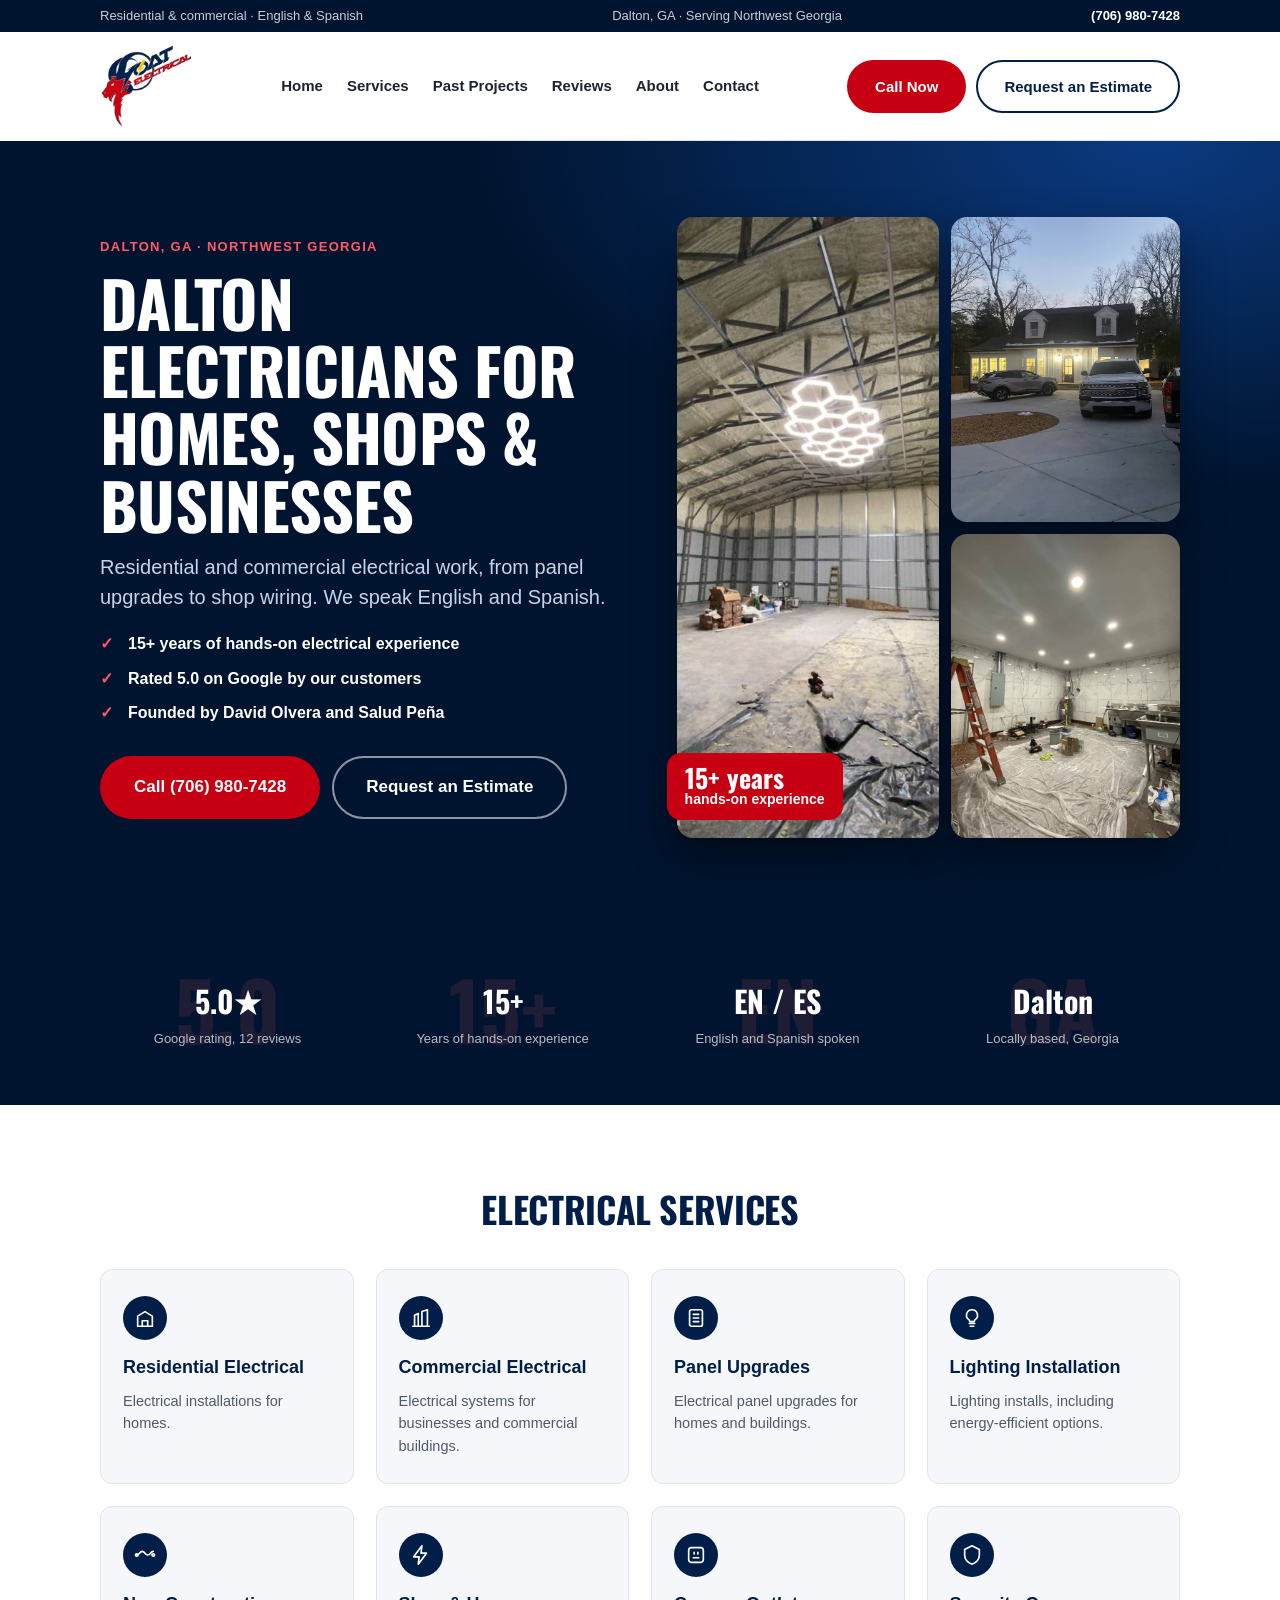
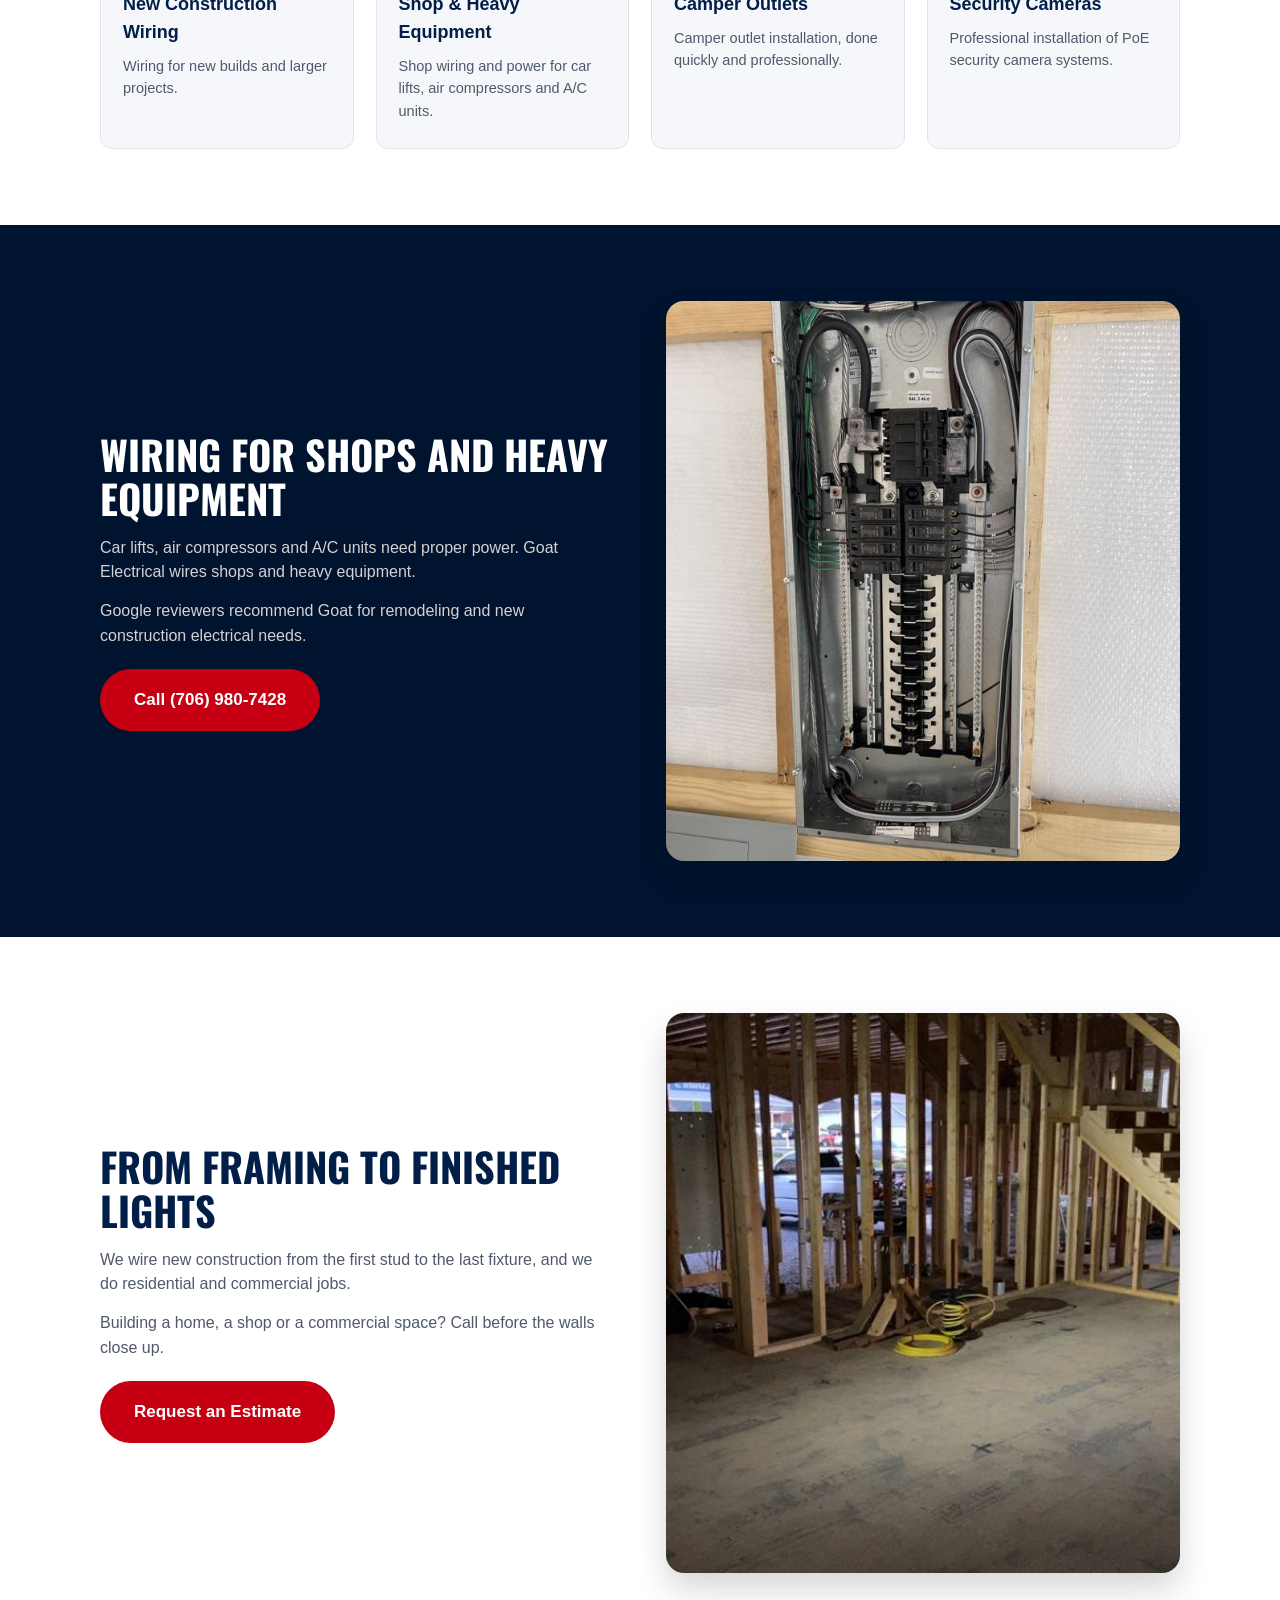
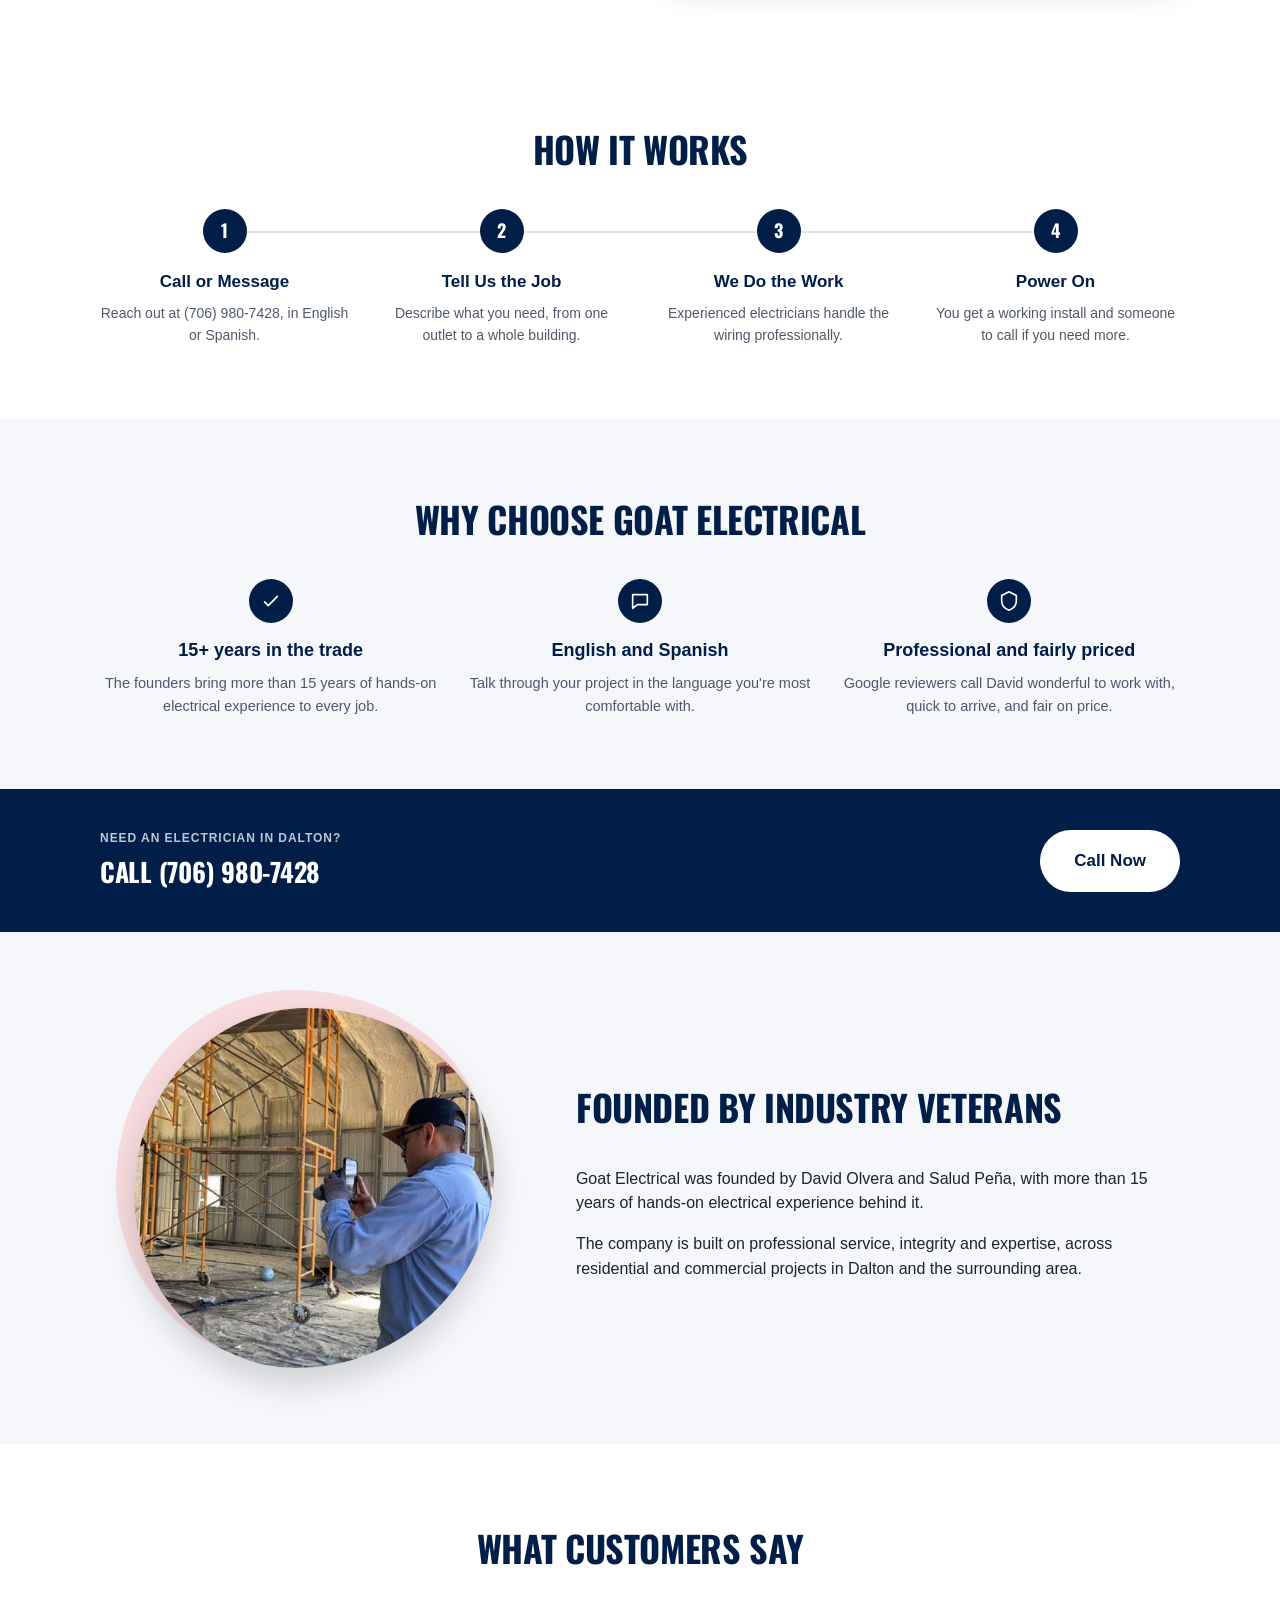
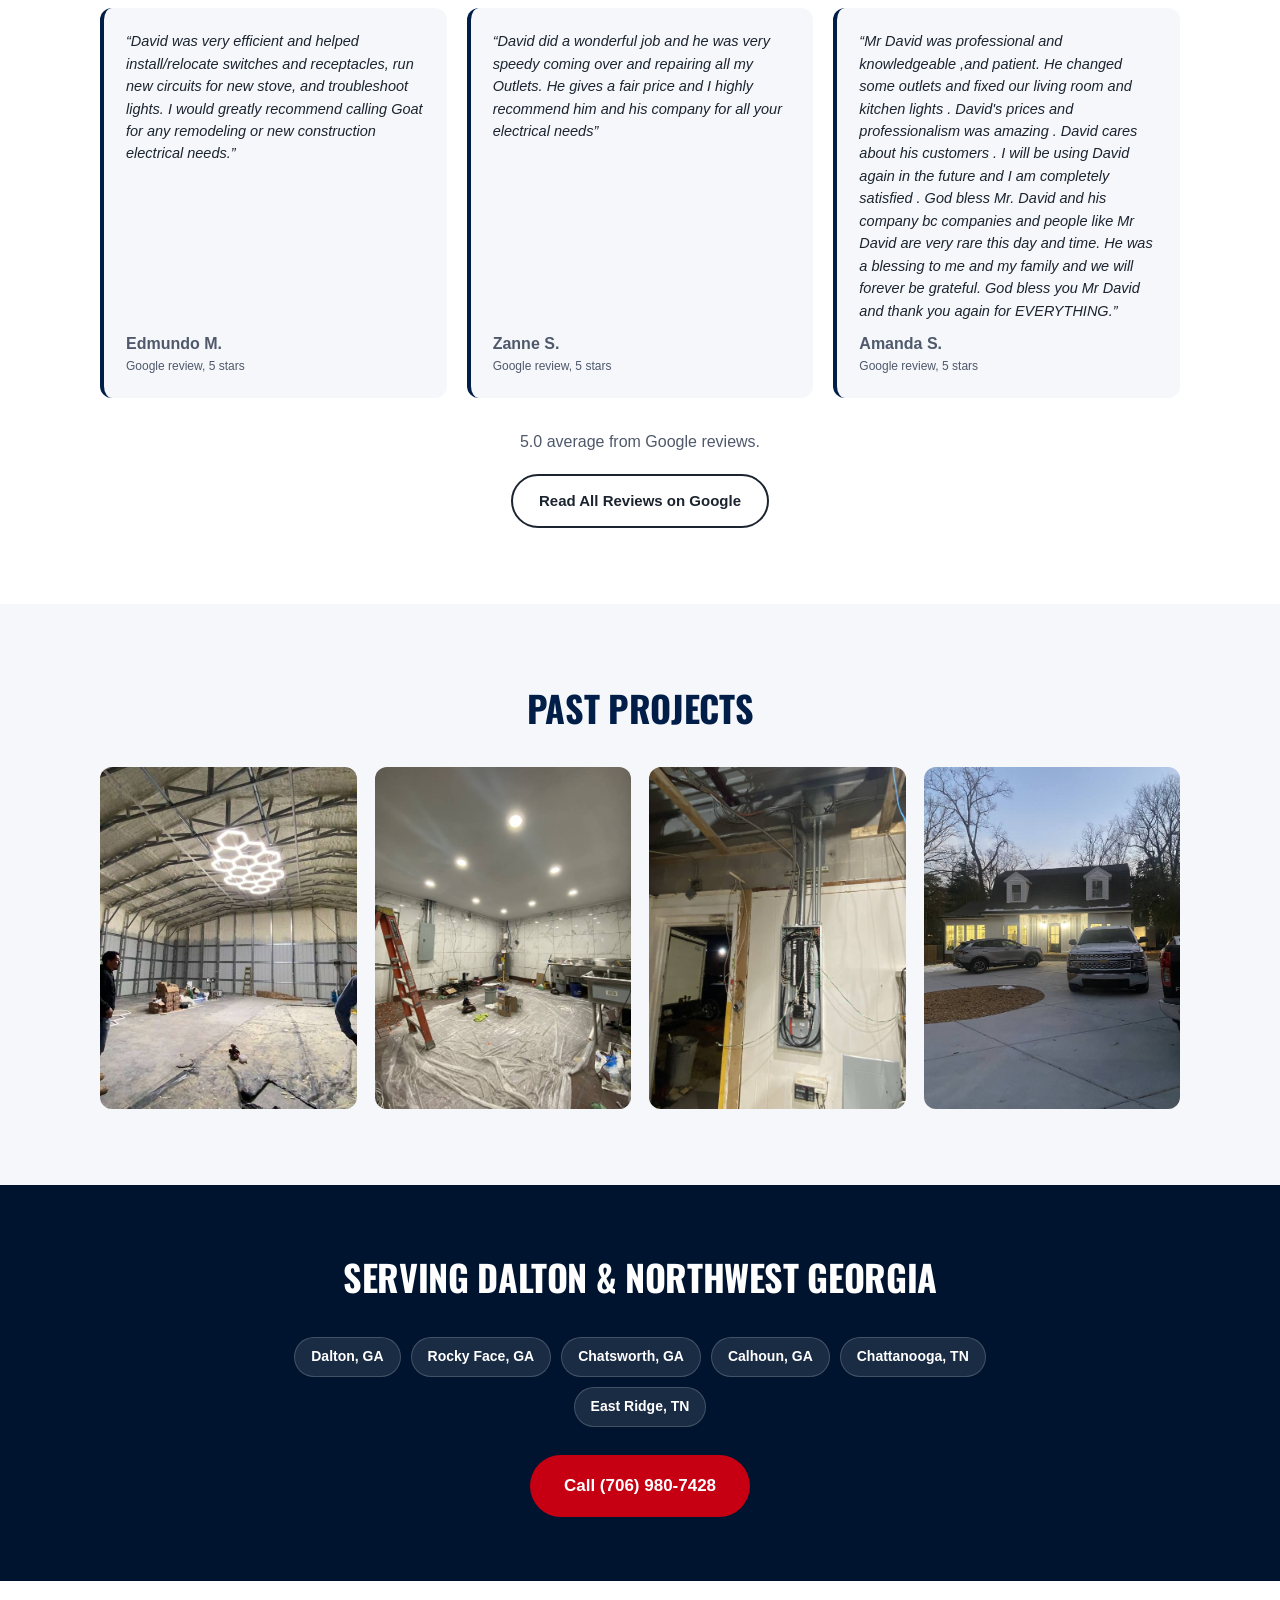
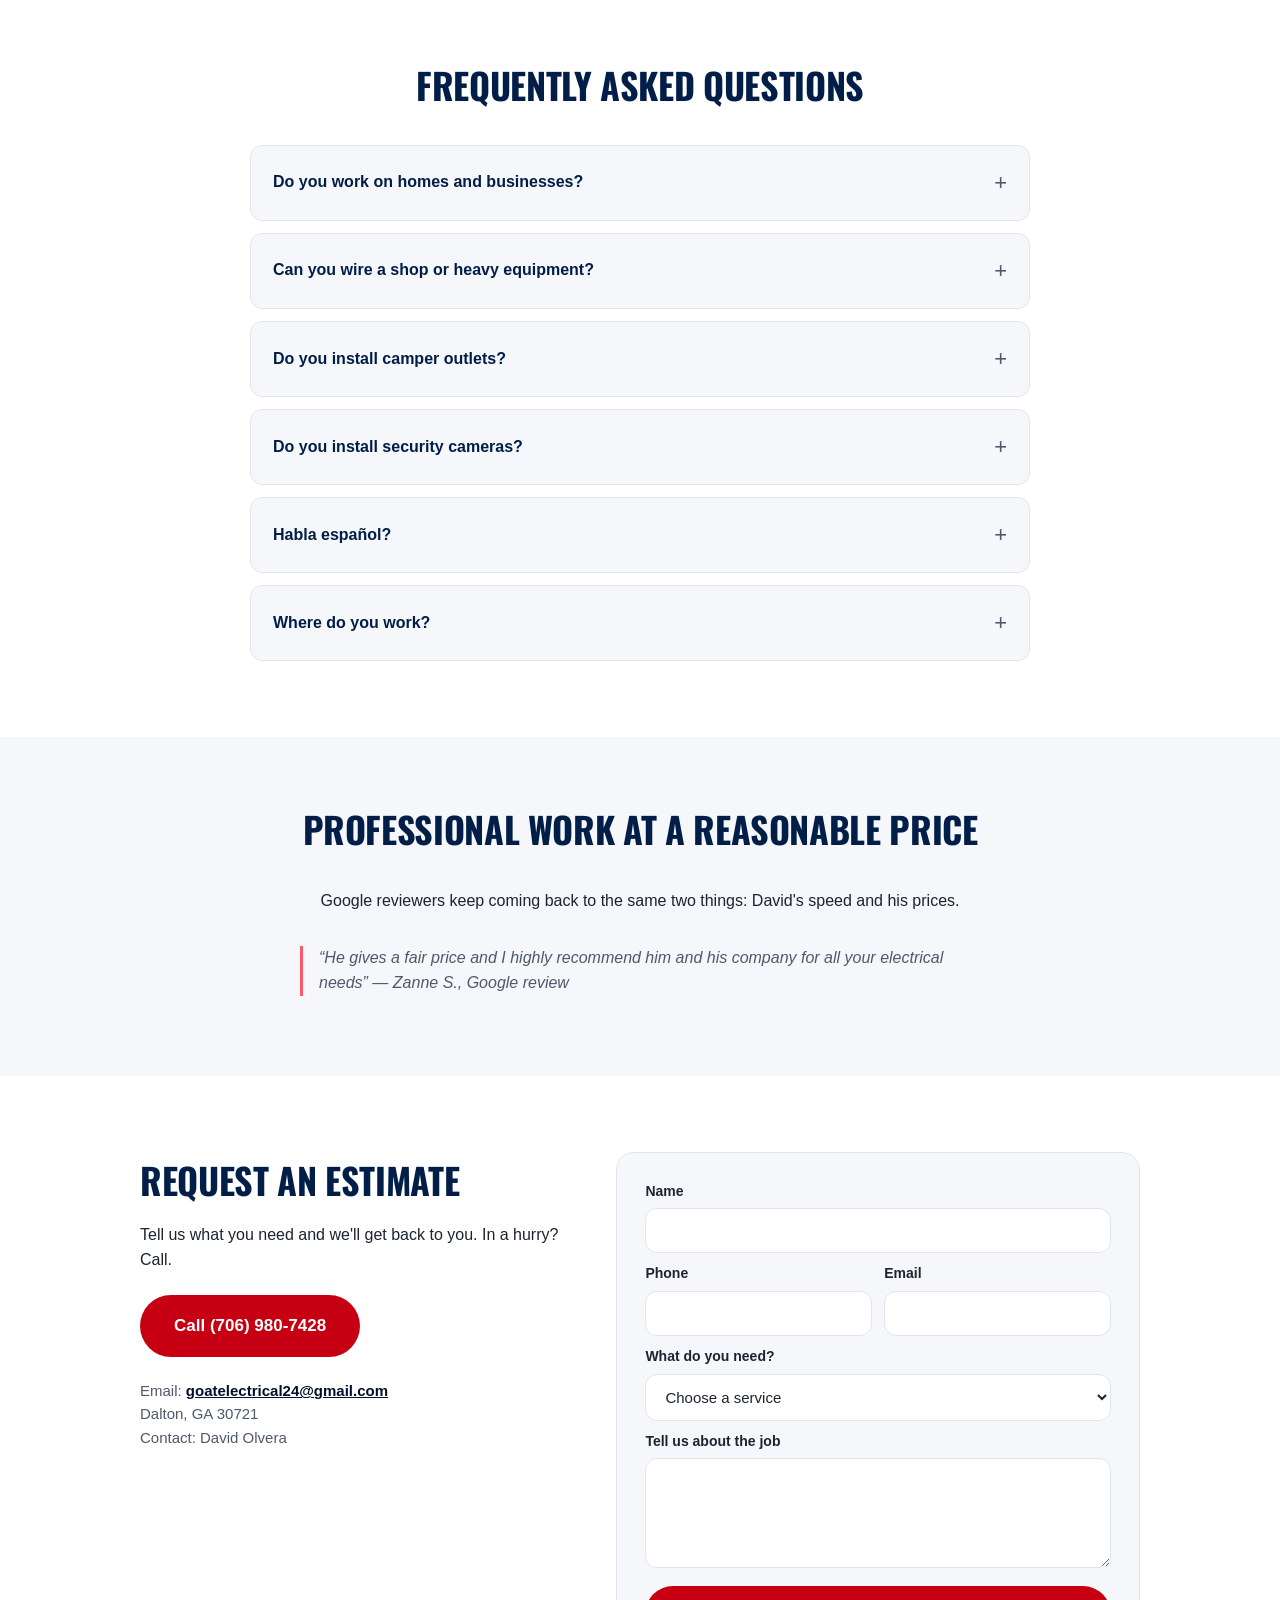
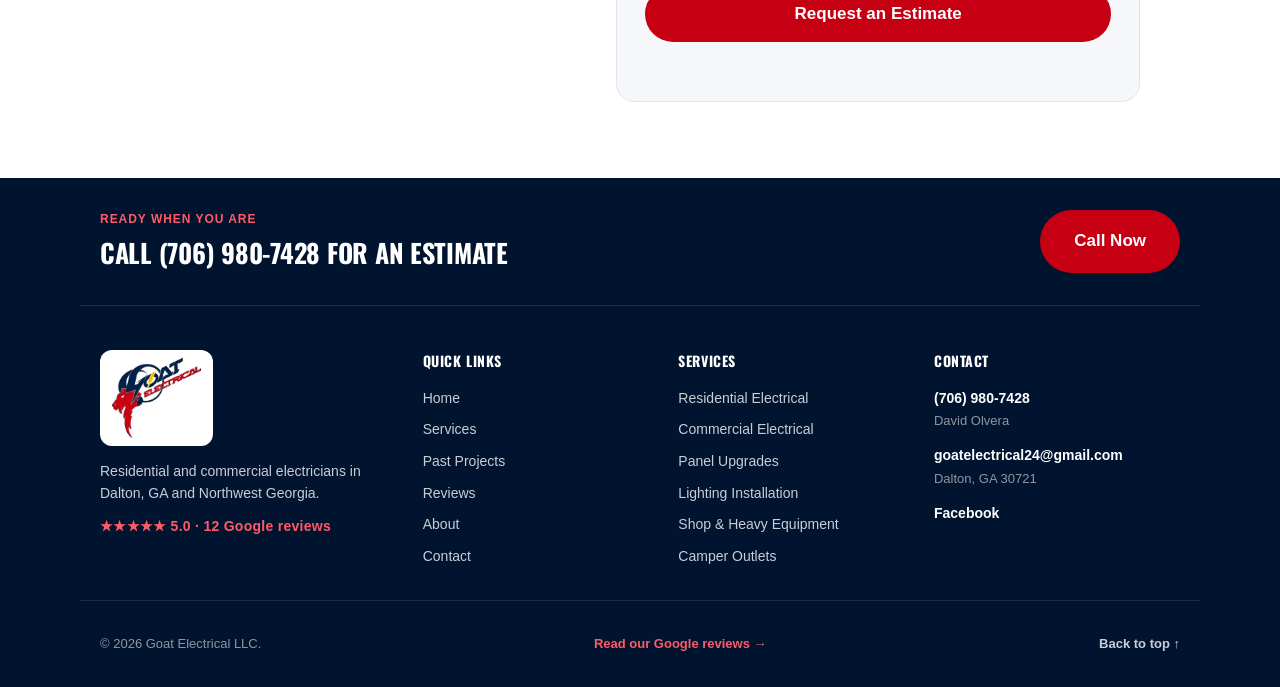
==== index.html @ 51638b61 "Free homepage rebuild for Goat Electrical (Dalton, GA) Co-Authored-By: Claude Sonnet 5 <noreply@anth" ====
<!DOCTYPE html>
<html lang="en">

<head>
  <meta charset="UTF-8">
  <meta name="viewport" content="width=device-width, initial-scale=1.0">
  <title>Electrician in Dalton, GA | Goat Electrical</title>
  <meta name="description"
    content="Residential and commercial electricians in Dalton, GA. Panel upgrades, shop wiring, lighting, camper outlets and more. English and Spanish. Call (706) 980-7428.">
  <meta name="robots" content="index, follow">
  <meta name="theme-color" content="#001e48">
  <meta property="og:type" content="website">
  <meta property="og:site_name" content="Goat Electrical">
  <meta property="og:title" content="Electrician in Dalton, GA | Goat Electrical">
  <meta property="og:description"
    content="Residential and commercial electrical work across Northwest Georgia, from panel upgrades to shop wiring. English and Spanish.">
  <meta property="og:locale" content="en_US">
  <meta name="twitter:card" content="summary_large_image">
  <meta name="twitter:title" content="Electrician in Dalton, GA | Goat Electrical">
  <meta name="twitter:description"
    content="Panel upgrades, shop wiring, lighting and camper outlets in Dalton, GA. Call (706) 980-7428.">
  <!-- TODO before launch: add <link rel="canonical">, og:url, and og:image / twitter:image once the live domain and a hosted preview image exist. -->
  <link rel="icon"
    href="data:image/svg+xml,%3Csvg xmlns='http://www.w3.org/2000/svg' viewBox='0 0 24 24'%3E%3Crect width='24' height='24' rx='5' fill='%23001e48'/%3E%3Cpath fill='%23c60012' d='M13.5 3 6 13.5h5L10 21l8-11h-5.2z'/%3E%3C/svg%3E">
  <link rel="preconnect" href="https://fonts.googleapis.com">
  <link rel="preconnect" href="https://fonts.gstatic.com" crossorigin>
  <link href="https://fonts.googleapis.com/css2?family=Oswald:wght@500;700&display=swap" rel="stylesheet">
  <style>
    /* ============ Design tokens ============
   Swap these per-business. Pull the primary/accent from the business's real
   logo/brand if they have one — sample the actual pixel colors (PIL/Pillow)
   rather than eyeballing a hex value, it's consistently more accurate.
   Otherwise this navy/amber pairing reads as "trades/trust" without looking
   like a template. Keep it to ONE dominant accent color doing all the
   CTA/heading work; a second brand color (if any) should stay a sparing
   accent (underlines, stat ghost numerals) rather than a second competing
   button color. Dark sections use a near-black ink rather than a second
   brand color — see "Modern visual design patterns" in references/patterns.md. */
    :root {
      --color-primary: #001e48;
      /* deep navy — the one accent */
      --color-primary-dark: #000f2b;
      --color-ink: #00142f;
      /* near-black — full-bleed section bands */
      --color-accent: #ff5a66;
      /* amber — sparing use only (underlines, ghost numerals) */
      --color-accent-dark: #c60012;
      --color-text: #1c2430;
      --color-text-muted: #4f596b;
      --color-bg: #ffffff;
      --color-bg-alt: #f5f7fa;
      --color-border: #e1e5eb;
      --font-body: -apple-system, BlinkMacSystemFont, "Segoe UI", Roboto, Helvetica, Arial, sans-serif;
      --font-heading: "Oswald", var(--font-body);
      --radius: 12px;
      --radius-pill: 999px;
      --shadow: 0 2px 10px rgba(0, 0, 0, .08);
      --shadow-lift: 0 16px 32px rgba(0, 0, 0, .16);
    }

    * {
      box-sizing: border-box;
    }

    html {
      scroll-behavior: smooth;
    }

    body {
      margin: 0;
      font-family: var(--font-body);
      color: var(--color-text);
      background: var(--color-bg);
      line-height: 1.55;
    }

    img {
      max-width: 100%;
      display: block;
    }

    a {
      color: inherit;
    }

    .wrap {
      max-width: 1120px;
      margin: 0 auto;
      padding: 0 20px;
    }

    .skip-link {
      position: absolute;
      left: -999px;
      top: 0;
      background: #fff;
      color: #000;
      padding: 10px 16px;
      z-index: 100;
    }

    .skip-link:focus {
      left: 10px;
      top: 10px;
    }

    /* Scroll-reveal: opacity + slight rise, disabled outright for reduced-motion.
   Motion is decoration only — never applied to phone numbers or CTAs. */
    .reveal {
      opacity: 0;
      transform: translateY(16px);
      transition: opacity .5s ease, transform .5s ease;
    }

    .reveal.is-visible {
      opacity: 1;
      transform: translateY(0);
    }

    @media (prefers-reduced-motion: reduce) {
      .reveal {
        opacity: 1;
        transform: none;
        transition: none;
      }
    }

    /* ============ Buttons ============ */
    .btn {
      display: inline-block;
      padding: 13px 26px;
      border-radius: var(--radius-pill);
      font-weight: 600;
      text-decoration: none;
      border: 2px solid transparent;
      cursor: pointer;
      font-size: 15px;
      transition: background .15s ease, color .15s ease, border-color .15s ease, transform .15s ease;
    }

    .btn-primary {
      background: var(--color-primary);
      color: #fff;
    }

    .btn-primary:hover {
      background: var(--color-primary-dark);
    }

    .btn-outline {
      background: transparent;
      border-color: currentColor;
    }

    .btn-outline:hover {
      background: rgba(0, 0, 0, .05);
    }

    .btn-lg {
      padding: 16px 32px;
      font-size: 17px;
    }

    /* ============ Header ============ */
    .topbar {
      background: var(--color-ink);
      color: #c9cdd6;
      font-size: 13px;
    }

    .topbar-inner {
      display: flex;
      flex-wrap: wrap;
      gap: 8px 20px;
      justify-content: space-between;
      align-items: center;
      padding: 6px 20px;
    }

    .topbar-phone {
      color: #fff;
      font-weight: 700;
      text-decoration: none;
    }

    /* The topbar is sticky-header chrome that eats a disproportionate chunk of a
   phone viewport on every scroll position. The phone number is already a
   persistent nav button and a persistent bottom bar on mobile, so the topbar
   (hours + address) is redundant below this width — drop it to give content
   the room back. */
    @media (max-width: 640px) {
      .topbar {
        display: none;
      }
    }

    .main-nav {
      display: flex;
      align-items: center;
      justify-content: space-between;
      gap: 16px;
      padding: 12px 20px;
      background: rgba(255, 255, 255, .9);
      backdrop-filter: saturate(180%) blur(8px);
      border-bottom: 1px solid var(--color-border);
      transition: padding .2s ease, box-shadow .2s ease;
    }

    .site-header.is-scrolled .main-nav {
      padding: 6px 20px;
      box-shadow: var(--shadow);
    }

    .logo {
      display: flex;
      align-items: center;
      gap: 10px;
      text-decoration: none;
    }

    .logo-badge {
      width: 60px;
      height: 60px;
      border-radius: 50%;
      overflow: hidden;
      position: relative;
      flex-shrink: 0;
      background: #fff;
      box-shadow: inset 0 0 0 1px var(--color-border);
      transition: width .2s ease, height .2s ease;
    }

    .site-header.is-scrolled .logo-badge {
      width: 46px;
      height: 46px;
    }

    .logo-badge img {
      width: 100%;
      height: 100%;
      object-fit: cover;
    }

    .logo-text {
      font-family: var(--font-heading);
      font-size: 22px;
      font-weight: 700;
      color: var(--color-primary);
      letter-spacing: -0.01em;
      text-transform: uppercase;
    }

    .nav-links {
      list-style: none;
      display: flex;
      gap: 24px;
      margin: 0;
      padding: 0;
    }

    .nav-links a {
      text-decoration: none;
      font-weight: 600;
      font-size: 15px;
      color: var(--color-text);
    }

    .nav-links a:hover {
      color: var(--color-primary);
    }

    .nav-ctas {
      display: flex;
      gap: 10px;
    }

    .nav-ctas .btn-outline {
      border-color: var(--color-primary);
      color: var(--color-primary);
    }

    .site-header {
      position: sticky;
      top: 0;
      z-index: 50;
    }

    /* Hamburger toggle — hidden on desktop, shown under the mobile breakpoint */
    .menu-toggle {
      display: none;
      flex-direction: column;
      justify-content: center;
      align-items: center;
      gap: 5px;
      width: 40px;
      height: 40px;
      padding: 8px;
      margin: 0;
      background: transparent;
      border: none;
      cursor: pointer;
      flex-shrink: 0;
    }

    .menu-toggle span {
      display: block;
      width: 100%;
      height: 2px;
      background: var(--color-primary);
      border-radius: 2px;
      transition: transform .2s ease, opacity .2s ease;
    }

    .menu-toggle[aria-expanded="true"] span:nth-child(1) {
      transform: translateY(7px) rotate(45deg);
    }

    .menu-toggle[aria-expanded="true"] span:nth-child(2) {
      opacity: 0;
    }

    .menu-toggle[aria-expanded="true"] span:nth-child(3) {
      transform: translateY(-7px) rotate(-45deg);
    }

    /* Mobile dropdown menu — holds the nav links AND the Call/Estimate buttons on
   mobile, since there's no room for them in the header bar itself. Anchored
   under the header as a floating panel so it overlays the page instead of
   pushing content down. */
    .mobile-menu {
      display: none;
      position: absolute;
      top: 100%;
      left: 0;
      right: 0;
      background: #fff;
      border-bottom: 1px solid var(--color-border);
      box-shadow: var(--shadow-lift);
      padding: 8px 20px 24px;
    }

    .mobile-menu.is-open {
      display: block;
    }

    .mobile-menu-links {
      list-style: none;
      margin: 0;
      padding: 0;
      display: grid;
    }

    .mobile-menu-links a {
      display: block;
      padding: 14px 2px;
      font-weight: 600;
      font-size: 16px;
      text-decoration: none;
      color: var(--color-text);
      border-bottom: 1px solid var(--color-border);
    }

    .mobile-menu-ctas {
      display: grid;
      gap: 10px;
      margin-top: 16px;
    }

    .mobile-menu-ctas .btn {
      text-align: center;
      width: 100%;
    }

    .mobile-menu-ctas .btn-outline {
      border-color: var(--color-primary);
      color: var(--color-primary);
    }

    @media (max-width: 860px) {
      .nav-links {
        display: none;
      }

      /* desktop inline nav — replaced by the mobile menu below */
      .nav-ctas {
        display: none;
      }

      /* header buttons — moved into the mobile menu, not the header bar */
      .menu-toggle {
        display: flex;
      }

      .main-nav {
        position: relative;
        flex-wrap: nowrap;
      }
    }

    @media (min-width: 861px) {
      .mobile-menu {
        display: none !important;
      }
    }

    /* ============ Hero (dark band, framed photo; source photos are low-res so no full-bleed) ============ */
    .hero {
      background: radial-gradient(1100px 520px at 85% 0%, #1d4a96 0%, var(--color-ink) 62%);
      padding: 76px 0 84px;
      overflow: hidden;
      position: relative;
    }

    .hero-inner {
      display: grid;
      grid-template-columns: 1.1fr 1fr;
      gap: 48px;
      align-items: center;
    }

    .hero-label {
      position: absolute;
      left: 14px;
      top: 50%;
      writing-mode: vertical-rl;
      transform: rotate(180deg) translateY(50%);
      font-size: 11px;
      letter-spacing: .3em;
      text-transform: uppercase;
      color: rgba(255, 255, 255, .45);
      font-weight: 700;
    }

    .eyebrow {
      text-transform: uppercase;
      letter-spacing: .1em;
      font-size: 13px;
      font-weight: 700;
      color: var(--color-accent);
      margin: 0 0 12px;
    }

    .hero h1 {
      font-family: var(--font-heading);
      font-size: clamp(36px, 5.6vw, 64px);
      line-height: 1.05;
      margin: 0 0 20px;
      color: #fff;
      text-transform: uppercase;
      letter-spacing: -0.01em;
    }

    .hero h1 .h1-sub {
      display: block;
      font-family: var(--font-body);
      font-size: clamp(16px, 1.7vw, 20px);
      text-transform: none;
      letter-spacing: 0;
      color: #c8d3e8;
      font-weight: 500;
      margin-top: 14px;
      line-height: 1.5;
      max-width: 34em;
    }

    .trust-bullets {
      list-style: none;
      margin: 0 0 30px;
      padding: 0;
      display: grid;
      gap: 10px;
      color: #fff;
    }

    .trust-bullets li {
      font-weight: 600;
      padding-left: 28px;
      position: relative;
    }

    .trust-bullets li::before {
      content: "\2713";
      position: absolute;
      left: 0;
      color: var(--color-accent);
      font-weight: 800;
    }

    .hero-ctas {
      display: flex;
      gap: 12px;
      flex-wrap: wrap;
    }

    .hero .btn-outline {
      color: #fff;
      border-color: rgba(255, 255, 255, .55);
    }

    .hero .btn-outline:hover {
      background: rgba(255, 255, 255, .1);
    }

    .btn-accent {
      background: var(--color-accent);
      color: #10203f;
    }

    .btn-accent:hover {
      background: #ffc44f;
    }

    .hero-media {
      position: relative;
    }

    .hero-media::before {
      content: "";
      position: absolute;
      inset: 18px -16px -16px 18px;
      border-radius: 22px;
      border: 2px solid var(--color-accent);
      opacity: .55;
    }

    .hero-media img.stock-photo {
      position: relative;
      width: 100%;
      aspect-ratio: 4 / 3;
      object-fit: cover;
      border-radius: 18px;
      box-shadow: 0 24px 50px rgba(0, 0, 0, .45);
    }

    .hero-badge {
      position: absolute;
      z-index: 2;
      left: -14px;
      bottom: 22px;
      background: var(--color-accent);
      color: #10203f;
      padding: 12px 18px;
      border-radius: 14px;
      font-weight: 800;
      font-size: 14px;
      line-height: 1.25;
      box-shadow: var(--shadow-lift);
    }

    .hero-badge span {
      display: block;
      font-family: var(--font-heading);
      font-size: 26px;
      line-height: 1;
    }

    @media (max-width: 860px) {
      .hero {
        padding: 52px 0 64px;
      }

      .hero-inner {
        grid-template-columns: 1fr;
      }

      .hero-label {
        display: none;
      }

      .hero-media {
        margin: 0 12px 0 0;
      }

      .hero-badge {
        left: 10px;
      }
    }

    .photo-placeholder {
      background: repeating-linear-gradient(45deg, #dde3ec, #dde3ec 12px, #eef1f6 12px, #eef1f6 24px);
      border: 2px dashed #b7c0cf;
      border-radius: var(--radius);
      min-height: 280px;
      display: flex;
      align-items: center;
      justify-content: center;
      color: #5b6472;
      font-weight: 700;
      text-align: center;
      padding: 20px;
    }

    /* ============ Trust stats bar (ghost-numeral treatment) ============
   data-ghost repeats the stat value as a huge, low-opacity watermark behind
   it — the single highest-payoff visual device found in the modern-design
   research. font-size uses clamp(), not a fixed px — a fixed size overflows
   into the neighboring column on narrow phones. */
    .stats-bar {
      background: var(--color-ink);
      color: #fff;
      padding: 44px 0;
    }

    .stats-grid {
      display: grid;
      grid-template-columns: repeat(4, 1fr);
      gap: 20px;
      text-align: center;
    }

    .stat {
      position: relative;
      padding: 12px 8px;
      overflow: hidden;
    }

    .stat::before {
      content: attr(data-ghost);
      position: absolute;
      top: 50%;
      left: 50%;
      transform: translate(-50%, -55%);
      font-family: var(--font-heading);
      font-size: clamp(36px, 12vw, 80px);
      font-weight: 700;
      color: var(--color-accent);
      opacity: .12;
      white-space: nowrap;
      z-index: 0;
      pointer-events: none;
    }

    .stat-value {
      position: relative;
      z-index: 1;
      display: block;
      font-family: var(--font-heading);
      font-size: 30px;
      font-weight: 700;
    }

    .stat-label {
      position: relative;
      z-index: 1;
      display: block;
      font-size: 13px;
      color: #b7bcc6;
      margin-top: 4px;
    }

    @media (max-width: 700px) {
      .stats-grid {
        grid-template-columns: repeat(2, 1fr);
      }
    }

    /* ============ Services ============ */
    .services {
      padding: 76px 0;
    }

    .services h2,
    .about h2,
    .testimonials h2,
    .service-area h2,
    .guarantee h2,
    .contact h2,
    .process h2,
    .why-us h2,
    .gallery h2,
    .faq h2 {
      font-family: var(--font-heading);
      text-transform: uppercase;
      letter-spacing: -0.01em;
      font-size: clamp(26px, 3.4vw, 36px);
      color: var(--color-primary);
      margin: 0 0 32px;
      text-align: center;
    }

    .service-area h2 {
      color: #fff;
    }

    .services-grid {
      display: grid;
      grid-template-columns: repeat(3, 1fr);
      gap: 22px;
    }

    .service-card {
      background: var(--color-bg-alt);
      border-radius: var(--radius);
      padding: 26px 22px;
      border: 1px solid var(--color-border);
      transition: transform .2s ease, box-shadow .2s ease, border-color .2s ease;
    }

    .service-card:hover {
      transform: translateY(-6px);
      box-shadow: var(--shadow-lift);
      border-color: transparent;
    }

    .service-icon {
      width: 44px;
      height: 44px;
      border-radius: 50%;
      background: var(--color-primary);
      display: flex;
      align-items: center;
      justify-content: center;
      margin-bottom: 14px;
    }

    .service-icon svg {
      width: 22px;
      height: 22px;
      stroke: #fff;
      fill: none;
    }

    .service-card h3 {
      margin: 0 0 8px;
      color: var(--color-primary);
      font-size: 18px;
    }

    .service-card p {
      margin: 0;
      color: var(--color-text-muted);
      font-size: 14.5px;
    }

    @media (max-width: 860px) {
      .services-grid {
        grid-template-columns: repeat(2, 1fr);
      }
    }

    @media (max-width: 560px) {
      .services-grid {
        grid-template-columns: 1fr;
      }
    }

    /* ============ How It Works (process steps) ============ */
    .process {
      padding: 72px 0;
      background: var(--color-bg);
    }

    .process-grid {
      display: grid;
      grid-template-columns: repeat(4, 1fr);
      gap: 28px;
      position: relative;
    }

    .process-grid::before {
      content: "";
      position: absolute;
      top: 22px;
      left: 12.5%;
      right: 12.5%;
      height: 2px;
      background: var(--color-border);
      z-index: 0;
    }

    .process-step {
      position: relative;
      z-index: 1;
      text-align: center;
    }

    .process-num {
      display: flex;
      align-items: center;
      justify-content: center;
      margin: 0 auto 16px;
      width: 44px;
      height: 44px;
      border-radius: 50%;
      background: var(--color-primary);
      color: #fff;
      font-family: var(--font-heading);
      font-weight: 700;
      font-size: 18px;
    }

    .process-step h3 {
      margin: 0 0 8px;
      color: var(--color-primary);
      font-size: 17px;
    }

    .process-step p {
      margin: 0;
      color: var(--color-text-muted);
      font-size: 14px;
    }

    @media (max-width: 860px) {
      .process-grid {
        grid-template-columns: 1fr 1fr;
        gap: 32px 20px;
      }

      .process-grid::before {
        display: none;
      }
    }

    @media (max-width: 480px) {
      .process-grid {
        grid-template-columns: 1fr;
      }
    }

    /* ============ Why Choose Us ============ */
    .why-us {
      padding: 72px 0;
      background: var(--color-bg-alt);
    }

    .why-us-grid {
      display: grid;
      grid-template-columns: repeat(3, 1fr);
      gap: 28px;
    }

    .why-us-item {
      text-align: center;
    }

    .why-us-item .service-icon {
      margin: 0 auto 14px;
    }

    .why-us-item h3 {
      margin: 0 0 8px;
      color: var(--color-primary);
      font-size: 18px;
    }

    .why-us-item p {
      margin: 0;
      color: var(--color-text-muted);
      font-size: 14.5px;
    }

    @media (max-width: 700px) {
      .why-us-grid {
        grid-template-columns: 1fr;
        gap: 32px;
      }
    }

    /* ============ Mid-page CTA banner ============ */
    .cta-banner {
      background: var(--color-primary);
      padding: 40px 0;
    }

    .cta-banner-inner {
      display: flex;
      align-items: center;
      justify-content: space-between;
      gap: 20px;
      flex-wrap: wrap;
    }

    .cta-banner-eyebrow {
      margin: 0 0 4px;
      text-transform: uppercase;
      letter-spacing: .08em;
      font-size: 12px;
      font-weight: 700;
      color: rgba(255, 255, 255, .75);
    }

    .cta-banner h3 {
      margin: 0;
      font-family: var(--font-heading);
      text-transform: uppercase;
      font-size: clamp(19px, 2.4vw, 26px);
      color: #fff;
      letter-spacing: -0.01em;
    }

    .cta-banner .btn-primary {
      background: #fff;
      color: var(--color-primary);
    }

    .cta-banner .btn-primary:hover {
      background: var(--color-bg-alt);
    }

    @media (max-width: 560px) {
      .cta-banner-inner {
        flex-direction: column;
        text-align: center;
      }
    }

    /* ============ About (blob-crop photo) ============
   A shaped (circle/blob) crop is the best fix for a stock or otherwise
   imperfect photo looking like an obvious placeholder rather than a
   deliberate design choice. */
    .about {
      background: var(--color-bg-alt);
      padding: 76px 0;
    }

    .about-inner {
      display: grid;
      grid-template-columns: .85fr 1.2fr;
      gap: 48px;
      align-items: center;
    }

    .about-copy h2 {
      text-align: left;
    }

    .about-media {
      position: relative;
      aspect-ratio: 1 / 1;
      max-width: 360px;
      margin: 0 auto;
    }

    .about-media::before {
      content: "";
      position: absolute;
      inset: -18px 6px 6px -18px;
      background: var(--color-accent);
      opacity: .18;
      border-radius: 48% 52% 55% 45% / 52% 45% 55% 48%;
      z-index: 0;
    }

    .about-media img.stock-photo {
      position: relative;
      z-index: 1;
      width: 100%;
      height: 100%;
      object-fit: cover;
      border-radius: 48% 52% 55% 45% / 52% 45% 55% 48%;
      box-shadow: var(--shadow-lift);
    }

    @media (max-width: 860px) {
      .about-inner {
        grid-template-columns: 1fr;
      }
    }

    /* ============ Testimonials ============ */
    .testimonials {
      padding: 76px 0;
      text-align: center;
      background: var(--color-bg);
    }

    .testimonial-grid {
      display: grid;
      grid-template-columns: repeat(3, 1fr);
      gap: 20px;
      margin-bottom: 32px;
      text-align: left;
    }

    .testimonial {
      margin: 0;
      background: var(--color-bg-alt);
      border-left: 4px solid var(--color-primary);
      padding: 22px;
      border-radius: var(--radius);
      display: flex;
      flex-direction: column;
      transition: transform .2s ease, box-shadow .2s ease;
    }

    .testimonial:hover {
      transform: translateY(-6px);
      box-shadow: var(--shadow-lift);
    }

    .testimonial p {
      margin: 0 0 10px;
      font-style: italic;
      font-size: 14.5px;
    }

    .testimonial cite {
      font-weight: 700;
      font-style: normal;
      color: var(--color-text-muted);
      margin-top: auto;
    }

    @media (max-width: 900px) {
      .testimonial-grid {
        grid-template-columns: 1fr 1fr;
      }
    }

    @media (max-width: 620px) {
      .testimonial-grid {
        grid-template-columns: 1fr;
      }
    }

    /* ============ Recent Work gallery ============ */
    .gallery {
      padding: 76px 0;
      background: var(--color-bg-alt);
    }

    .gallery-grid {
      display: grid;
      grid-template-columns: repeat(4, 1fr);
      gap: 18px;
    }

    .gallery-item {
      min-height: 0;
      aspect-ratio: 1 / 1;
      padding: 12px;
      font-size: 13px;
    }

    .gallery-item.photo-placeholder {
      border-radius: var(--radius);
    }

    img.stock-photo.gallery-photo {
      width: 100%;
      aspect-ratio: 1 / 1;
      object-fit: cover;
      border-radius: var(--radius);
      transition: transform .3s ease, box-shadow .3s ease;
    }

    img.stock-photo.gallery-photo:hover {
      transform: translateY(-4px);
      box-shadow: var(--shadow-lift);
    }

    @media (max-width: 860px) {
      .gallery-grid {
        grid-template-columns: repeat(2, 1fr);
      }
    }

    /* ============ Service area (dark ink band) ============ */
    .service-area {
      background: var(--color-ink);
      color: #fff;
      padding: 64px 0;
      text-align: center;
    }

    .service-area-list {
      color: #c9cdd6;
      max-width: 760px;
      margin: 0 auto 28px;
    }

    .map-embed {
      border-radius: var(--radius);
      overflow: hidden;
      box-shadow: var(--shadow-lift);
    }

    .map-embed iframe {
      width: 100%;
      height: 320px;
      border: 0;
      display: block;
      filter: grayscale(.15);
    }

    /* ============ FAQ (native details/summary accordion, zero JS) ============ */
    .faq {
      padding: 76px 0;
      background: var(--color-bg);
    }

    .faq-list {
      max-width: 780px;
      margin: 0 auto;
      display: grid;
      gap: 12px;
    }

    .faq-item {
      background: var(--color-bg-alt);
      border: 1px solid var(--color-border);
      border-radius: var(--radius);
      padding: 4px 22px;
    }

    .faq-item summary {
      padding: 16px 0;
      font-weight: 700;
      color: var(--color-primary);
      cursor: pointer;
      list-style: none;
      display: flex;
      align-items: center;
      justify-content: space-between;
      gap: 16px;
    }

    .faq-item summary::-webkit-details-marker {
      display: none;
    }

    .faq-item summary::after {
      content: "+";
      font-size: 22px;
      font-weight: 400;
      color: var(--color-text-muted);
      flex-shrink: 0;
      transition: transform .2s ease;
    }

    .faq-item[open] summary::after {
      transform: rotate(45deg);
    }

    .faq-item p {
      margin: 0 0 18px;
      color: var(--color-text-muted);
      font-size: 14.5px;
    }

    /* ============ Guarantee ============ */
    .guarantee {
      padding: 64px 0;
      text-align: center;
      background: var(--color-bg-alt);
    }

    .guarantee-inner {
      max-width: 720px;
      margin: 0 auto;
    }

    .guarantee blockquote {
      margin: 16px 0;
      font-style: italic;
      color: var(--color-text-muted);
      border-left: 3px solid var(--color-accent);
      padding-left: 16px;
      text-align: left;
      display: inline-block;
    }

    /* ============ Contact ============ */
    .contact {
      background: var(--color-bg);
      padding: 76px 0;
      text-align: center;
    }

    .contact-inner {
      max-width: 520px;
      margin: 0 auto;
    }

    .contact-form {
      display: grid;
      gap: 12px;
      margin-top: 20px;
      text-align: left;
    }

    .contact-form input,
    .contact-form textarea {
      padding: 13px 15px;
      border: 1px solid var(--color-border);
      border-radius: var(--radius);
      font-family: inherit;
      font-size: 15px;
    }

    .contact-form textarea {
      min-height: 100px;
      resize: vertical;
    }

    /* ============ Footer ============
   Not a bare 3-line block: a CTA band, a 4-column grid, a bottom bar. */
    .site-footer {
      background: var(--color-ink);
      color: #c9cdd6;
      font-size: 14px;
    }

    .footer-cta {
      display: flex;
      align-items: center;
      justify-content: space-between;
      gap: 20px;
      flex-wrap: wrap;
      padding-top: 32px;
      padding-bottom: 32px;
      border-bottom: 1px solid rgba(255, 255, 255, .1);
    }

    .footer-cta-eyebrow {
      margin: 0 0 4px;
      text-transform: uppercase;
      letter-spacing: .08em;
      font-size: 12px;
      font-weight: 700;
      color: var(--color-accent);
    }

    .footer-cta h3 {
      margin: 0;
      font-family: var(--font-heading);
      text-transform: uppercase;
      font-size: clamp(19px, 2.4vw, 26px);
      color: #fff;
      letter-spacing: -0.01em;
    }

    .footer-grid {
      display: grid;
      grid-template-columns: 1.3fr 1fr 1fr 1.1fr;
      gap: 32px;
      padding-top: 44px;
      padding-bottom: 32px;
    }

    .footer-col h4 {
      margin: 0 0 16px;
      color: #fff;
      font-family: var(--font-heading);
      text-transform: uppercase;
      font-size: 14px;
      letter-spacing: .04em;
    }

    .footer-brand .footer-logo {
      display: flex;
      align-items: center;
      gap: 10px;
      margin-bottom: 14px;
    }

    .footer-brand .footer-logo .logo-badge {
      width: 52px;
      height: 52px;
    }

    .footer-brand .footer-logo span.logo-text {
      font-size: 18px;
      color: #fff;
    }

    .footer-brand p {
      margin: 0 0 10px;
      line-height: 1.6;
    }

    .footer-rating {
      color: var(--color-accent);
      font-weight: 700;
      letter-spacing: .02em;
    }

    .footer-col ul {
      list-style: none;
      margin: 0;
      padding: 0;
      display: grid;
      gap: 10px;
    }

    .footer-col ul a {
      color: #c9cdd6;
      text-decoration: none;
    }

    .footer-col ul a:hover {
      color: #fff;
    }

    .footer-col .contact-line {
      margin: 0 0 14px;
    }

    .footer-col .contact-line a {
      color: #fff;
      text-decoration: none;
      font-weight: 700;
    }

    .footer-col .contact-line .muted {
      display: block;
      color: #8f95a1;
      font-size: 13px;
      margin-top: 2px;
    }

    .footer-bottom {
      display: flex;
      align-items: center;
      justify-content: space-between;
      gap: 16px;
      flex-wrap: wrap;
      padding-top: 20px;
      padding-bottom: 20px;
      border-top: 1px solid rgba(255, 255, 255, .1);
      font-size: 13px;
      color: #8f95a1;
    }

    .back-to-top {
      color: #c9cdd6;
      text-decoration: none;
      font-weight: 600;
      font-size: 13px;
      background: none;
      border: none;
      cursor: pointer;
      padding: 0;
    }

    .back-to-top:hover {
      color: #fff;
    }

    @media (max-width: 860px) {
      .footer-grid {
        grid-template-columns: 1fr 1fr;
      }

      .footer-brand {
        grid-column: 1 / -1;
      }
    }

    @media (max-width: 560px) {
      .footer-grid {
        grid-template-columns: 1fr;
        text-align: center;
      }

      .footer-brand .footer-logo {
        justify-content: center;
      }

      .footer-cta {
        flex-direction: column;
        text-align: center;
      }

      .footer-bottom {
        flex-direction: column;
        text-align: center;
      }
    }

    /* ============ Sticky mobile CTA ============ */
    .sticky-cta {
      display: none;
      position: fixed;
      bottom: 0;
      left: 0;
      right: 0;
      z-index: 60;
      background: var(--color-primary);
      color: #fff;
      text-align: center;
      padding: 14px;
      font-weight: 800;
      text-decoration: none;
      font-size: 16px;
    }

    @media (max-width: 860px) {
      .sticky-cta {
        display: block;
      }

      body {
        padding-bottom: 54px;
      }
    }

    /* ============ Additions for Blue Star ============ */
    .logo-star {
      width: 46px;
      height: 46px;
      border-radius: 50%;
      background: var(--color-primary);
      display: flex;
      align-items: center;
      justify-content: center;
      flex-shrink: 0;
    }

    .logo-star svg {
      width: 26px;
      height: 26px;
      fill: var(--color-accent);
    }

    .logo-text {
      line-height: 1.05;
    }

    .logo-text small {
      display: block;
      font-family: var(--font-body);
      font-size: 10px;
      letter-spacing: .18em;
      font-weight: 700;
      color: var(--color-text-muted);
    }

    .site-footer .logo-text small {
      color: #8f95a1;
    }

    .services-more {
      text-align: center;
      color: var(--color-text-muted);
      margin: 28px auto 0;
      max-width: 760px;
    }

    .emergency {
      margin: 22px auto 0;
      max-width: 760px;
      background: #fff7e3;
      border: 1px solid #f0d58f;
      border-radius: var(--radius);
      padding: 14px 18px;
      text-align: center;
      font-weight: 600;
    }

    .emergency a {
      color: var(--color-primary);
      font-weight: 800;
    }

    .technique {
      background: var(--color-ink);
      color: #fff;
      padding: 76px 0;
    }

    .technique-inner {
      display: grid;
      grid-template-columns: 1fr 1.2fr;
      gap: 48px;
      align-items: start;
    }

    .technique h2 {
      font-family: var(--font-heading);
      text-transform: uppercase;
      font-size: clamp(28px, 3.8vw, 42px);
      line-height: 1.1;
      margin: 0 0 16px;
      color: #fff;
    }

    .technique h2 em {
      font-style: normal;
      color: var(--color-accent);
    }

    .technique p {
      color: #c8d3e8;
      margin: 0;
    }

    .technique-list {
      list-style: none;
      margin: 0;
      padding: 0;
      display: grid;
      gap: 14px;
    }

    .technique-list li {
      background: rgba(255, 255, 255, .06);
      border: 1px solid rgba(255, 255, 255, .1);
      border-radius: var(--radius);
      padding: 16px 18px 16px 52px;
      position: relative;
      color: #e6ecf7;
      font-size: 15px;
    }

    .technique-list li::before {
      content: "\2713";
      position: absolute;
      left: 18px;
      top: 15px;
      color: var(--color-accent);
      font-weight: 800;
    }

    .technique-list strong {
      color: #fff;
    }

    @media (max-width: 860px) {
      .technique-inner {
        grid-template-columns: 1fr;
        gap: 28px;
      }
    }

    .about-media img.stock-photo {
      object-position: center 20%;
    }

    .gallery-grid.g3 {
      grid-template-columns: repeat(3, 1fr);
    }

    .gallery-btn {
      padding: 0;
      border: 0;
      background: none;
      cursor: pointer;
      border-radius: var(--radius);
      display: block;
    }

    .gallery-btn img {
      width: 100%;
      aspect-ratio: 4 / 3;
      object-fit: cover;
      border-radius: var(--radius);
      transition: transform .3s ease, box-shadow .3s ease;
    }

    .gallery-btn:hover img {
      transform: translateY(-4px);
      box-shadow: var(--shadow-lift);
    }

    @media (max-width: 860px) {
      .gallery-grid.g3 {
        grid-template-columns: repeat(2, 1fr);
      }
    }

    .lightbox {
      position: fixed;
      inset: 0;
      z-index: 200;
      background: rgba(6, 12, 25, .92);
      display: none;
      align-items: center;
      justify-content: center;
      padding: 20px;
    }

    .lightbox.is-open {
      display: flex;
    }

    .lightbox figure {
      margin: 0;
      text-align: center;
      max-width: 100%;
    }

    .lightbox img {
      max-width: min(92vw, 720px);
      max-height: 70vh;
      width: auto;
      margin: 0 auto;
      border-radius: 10px;
      background: #fff;
    }

    .lightbox figcaption {
      color: #e6ecf7;
      margin: 14px auto 0;
      font-size: 15px;
      max-width: 640px;
    }

    .lightbox-count {
      color: #9aa6bd;
      font-size: 13px;
      margin-top: 6px;
    }

    .lb-btn {
      position: absolute;
      background: rgba(255, 255, 255, .14);
      color: #fff;
      border: 0;
      width: 46px;
      height: 46px;
      border-radius: 50%;
      font-size: 24px;
      cursor: pointer;
    }

    .lb-btn:hover {
      background: rgba(255, 255, 255, .28);
    }

    .lb-close {
      top: 16px;
      right: 16px;
    }

    .lb-prev {
      left: 16px;
      top: 50%;
    }

    .lb-next {
      right: 16px;
      top: 50%;
    }

    .testimonial cite span {
      display: block;
      font-weight: 500;
      font-size: 12px;
    }

    .testimonial-grid.two {
      grid-template-columns: repeat(3, 1fr);
    }

    .contact-form label {
      font-weight: 600;
      font-size: 14px;
      margin-bottom: -6px;
    }

    .form-note {
      margin: 4px 0 0;
      font-size: 14px;
      color: var(--color-primary);
      font-weight: 600;
      min-height: 1.2em;
    }

    a:focus-visible,
    button:focus-visible,
    summary:focus-visible,
    input:focus-visible,
    textarea:focus-visible {
      outline: 3px solid var(--color-primary);
      outline-offset: 2px;
    }

    .hero a:focus-visible,
    .technique a:focus-visible,
    .site-footer a:focus-visible,
    .lightbox button:focus-visible,
    .stats-bar a:focus-visible,
    .cta-banner a:focus-visible {
      outline-color: var(--color-accent);
    }

    #main,
    #services,
    #about,
    #reviews,
    #service-area,
    #contact {
      scroll-margin-top: 112px;
    }

    @media (max-width: 640px) {

      #main,
      #services,
      #about,
      #reviews,
      #service-area,
      #contact {
        scroll-margin-top: 78px;
      }
    }

    /* ============ Georgia Residential Electric overrides ============ */
    .hero {
      background: none;
      padding: 120px 0 110px;
      min-height: 620px;
      display: flex;
      align-items: center;
    }

    .hero-inner {
      grid-template-columns: minmax(0, 700px);
      width: 100%;
    }

    .btn-accent {
      background: var(--color-primary);
      color: #fff;
    }

    .btn-accent:hover {
      background: var(--color-primary-dark);
    }

    .hero .btn-outline {
      color: #fff;
    }

    .logo img {
      height: 58px;
      width: auto;
      display: block;
      transition: height .2s ease;
    }

    .site-header.is-scrolled .logo img {
      height: 46px;
    }

    .footer-logo img {
      height: 64px;
      width: auto;
    }

    .emergency {
      background: #fff1f2;
      border-color: #f2c2c6;
    }

    .service-area h2 {
      color: #fff;
    }

    .cta-banner .btn-primary {
      color: var(--color-primary-dark);
    }

    .feature {
      padding: 76px 0;
    }

    .feature.dark {
      background: var(--color-ink);
      color: #fff;
    }

    .feature-inner {
      display: grid;
      grid-template-columns: 1fr 1fr;
      gap: 52px;
      align-items: center;
    }

    .feature.flip .feature-media {
      order: 2;
    }

    .feature h2 {
      font-family: var(--font-heading);
      text-transform: uppercase;
      font-size: clamp(26px, 3.6vw, 40px);
      line-height: 1.1;
      margin: 0 0 16px;
      color: var(--color-primary);
    }

    .feature.dark h2 {
      color: #fff;
    }

    .feature p {
      margin: 0 0 14px;
      color: var(--color-text-muted);
    }

    .feature.dark p {
      color: #d5d1d2;
    }

    .feature-media img.photo {
      width: 100%;
      height: auto;
      border-radius: 18px;
      box-shadow: var(--shadow-lift);
      aspect-ratio: 4 / 3;
      object-fit: cover;
    }

    .feature-logo {
      background: #fff;
      border-radius: 12px;
      padding: 14px 20px;
      display: inline-block;
      margin-bottom: 18px;
    }

    .feature-logo img {
      height: 44px;
      width: auto;
    }

    .feature .btn {
      margin-top: 6px;
    }

    @media (max-width: 860px) {
      .feature-inner {
        grid-template-columns: 1fr;
        gap: 28px;
      }

      .feature.flip .feature-media {
        order: 0;
      }
    }

    .gallery-grid.g3 {
      grid-template-columns: repeat(3, 1fr);
    }

    .gallery-btn img {
      aspect-ratio: 1 / 1;
      height: auto;
    }

    @media (max-width: 560px) {
      .gallery-grid.g3 {
        grid-template-columns: 1fr 1fr;
      }
    }

    .contact-actions {
      display: flex;
      gap: 12px;
      justify-content: center;
      flex-wrap: wrap;
      margin-top: 22px;
    }

    .contact-lines {
      margin: 22px 0 0;
      color: var(--color-text-muted);
      font-size: 15px;
    }

    .contact-lines a {
      color: var(--color-primary-dark);
      font-weight: 700;
    }

    .contact-inner {
      max-width: 640px;
    }

    .more-services {
      margin: 26px auto 0;
      max-width: 820px;
      text-align: center;
      color: var(--color-text-muted);
      font-size: 14.5px;
    }

    .footer-rating a,
    .google-reviews-link {
      color: var(--color-accent);
      font-weight: 700;
      text-decoration: none;
    }

    .footer-rating a:hover,
    .google-reviews-link:hover {
      text-decoration: underline;
    }

    .footer-logo img {
      height: 72px;
    }

    /* Contact: info + estimate form */
    .contact-wrap {
      display: grid;
      grid-template-columns: .9fr 1.1fr;
      gap: 48px;
      align-items: start;
      text-align: left;
      max-width: 1040px;
    }

    .contact-info h2 {
      text-align: left;
      margin-bottom: 16px;
    }

    .contact-info .contact-actions {
      justify-content: flex-start;
    }

    .contact-form {
      margin-top: 0;
      background: var(--color-bg-alt);
      border: 1px solid var(--color-border);
      border-radius: 18px;
      padding: 28px;
      gap: 10px;
    }

    .contact-form input,
    .contact-form textarea,
    .contact-form select {
      width: 100%;
      padding: 13px 15px;
      border: 1px solid var(--color-border);
      border-radius: var(--radius);
      font-family: inherit;
      font-size: 15px;
      background: #fff;
      color: var(--color-text);
    }

    .contact-form textarea {
      min-height: 110px;
    }

    .contact-form label {
      margin-bottom: -4px;
    }

    .contact-form .btn {
      margin-top: 8px;
    }

    .form-row {
      display: grid;
      grid-template-columns: 1fr 1fr;
      gap: 12px;
    }

    .form-row>div {
      display: grid;
      gap: 10px;
    }

    .form-note {
      color: var(--color-primary-dark);
    }

    @media (max-width: 860px) {
      .contact-wrap {
        grid-template-columns: 1fr;
        gap: 28px;
      }
    }

    @media (max-width: 480px) {
      .form-row {
        grid-template-columns: 1fr;
      }

      .contact-form {
        padding: 20px;
      }
    }

    /* ============ Big Oak overrides: split hero with photo triptych ============ */
    .hero {
      background: radial-gradient(1100px 560px at 90% 0%, #2f4396 0%, var(--color-ink) 62%);
      padding: 76px 0 84px;
      min-height: 0;
      display: block;
    }

    .hero-inner {
      grid-template-columns: 1.05fr 1fr;
      gap: 48px;
      width: auto;
    }

    .btn-accent {
      background: var(--color-accent);
      color: #1a1a2e;
    }

    .btn-accent:hover {
      background: #f3bd7c;
    }

    .hero .btn-outline {
      color: #fff;
    }

    .logo img {
      height: 68px;
      width: auto;
      border-radius: 8px;
    }

    .site-header.is-scrolled .logo img {
      height: 52px;
    }

    .footer-logo img {
      height: 84px;
      border-radius: 10px;
    }

    .triptych {
      display: grid;
      grid-template-columns: 1.15fr 1fr;
      grid-template-rows: 1fr 1fr;
      gap: 12px;
      aspect-ratio: 5 / 5.2;
    }

    .triptych img {
      width: 100%;
      height: 100%;
      object-fit: cover;
      border-radius: 16px;
      box-shadow: 0 20px 44px rgba(0, 0, 0, .4);
    }

    .triptych img:first-child {
      grid-row: 1 / 3;
    }

    .hero-media {
      position: relative;
    }

    .hero-media::before {
      display: none;
    }

    .hero-badge {
      left: -10px;
      bottom: 18px;
      background: var(--color-accent);
      color: #1a1a2e;
    }

    .gallery-grid.g4 {
      grid-template-columns: repeat(4, 1fr);
    }

    .gallery-btn img {
      aspect-ratio: 3 / 4;
      height: auto;
    }

    @media (max-width: 860px) {
      .hero-inner {
        grid-template-columns: 1fr;
      }

      .hero-media {
        margin: 0 8px 0 0;
      }

      .gallery-grid.g4 {
        grid-template-columns: repeat(2, 1fr);
      }
    }

    .feature-media img.photo {
      aspect-ratio: 4 / 5;
      max-height: 560px;
    }

    .about-media img.stock-photo {
      object-position: center;
    }

    .map-embed {
      margin-top: 28px;
    }

    /* ============ Goat Electrical overrides: navy + red, red CTAs ============ */
    .btn-primary,
    .btn-accent {
      background: #c60012;
      color: #fff;
    }

    .btn-primary:hover,
    .btn-accent:hover {
      background: #9d000e;
    }

    .hero .btn-outline,
    .cta-banner .btn-outline {
      color: #fff;
    }

    .cta-banner {
      background: var(--color-primary);
    }

    .cta-banner .btn-primary {
      background: #fff;
      color: var(--color-primary);
    }

    .cta-banner .btn-primary:hover {
      background: #ffe9eb;
    }

    .hero-badge {
      background: #c60012;
      color: #fff;
    }

    .hero {
      background: radial-gradient(1100px 560px at 90% 0%, #0b3a80 0%, var(--color-ink) 62%);
    }

    .logo img {
      height: 84px;
      border-radius: 0;
    }

    .site-header.is-scrolled .logo img {
      height: 62px;
    }

    .footer-logo img {
      height: 96px;
      background: #fff;
      border-radius: 12px;
      padding: 6px 10px;
    }

    .service-icon {
      background: var(--color-primary);
    }

    .services-more {
      max-width: 760px;
    }

    .speak-es {
      display: inline-block;
      margin-top: 4px;
      font-weight: 700;
      color: var(--color-accent);
    }

    .services-grid.four {
      grid-template-columns: repeat(4, 1fr);
    }

    @media (max-width: 1000px) {
      .services-grid.four {
        grid-template-columns: repeat(2, 1fr);
      }
    }

    @media (max-width: 560px) {
      .services-grid.four {
        grid-template-columns: 1fr;
      }
    }

    .area-list {
      display: flex;
      flex-wrap: wrap;
      gap: 10px;
      justify-content: center;
      list-style: none;
      margin: 0 auto 28px;
      padding: 0;
      max-width: 760px;
    }

    .area-list li {
      background: rgba(255, 255, 255, .1);
      border: 1px solid rgba(255, 255, 255, .18);
      border-radius: 999px;
      padding: 8px 16px;
      font-weight: 600;
      font-size: 14px;
      color: #fff;
    }

    .gallery-grid.g4 {
      grid-template-columns: repeat(4, 1fr);
    }
  </style>
  <script type="application/ld+json">
{
  "@context": "https://schema.org",
  "@type": "Electrician",
  "name": "Goat Electrical LLC",
  "telephone": "+1-706-980-7428",
  "email": "goatelectrical24@gmail.com",
  "address": { "@type": "PostalAddress", "addressLocality": "Dalton", "addressRegion": "GA", "postalCode": "30721", "addressCountry": "US" },
  "areaServed": ["Dalton, GA", "Chatsworth, GA", "Calhoun, GA", "Rocky Face, GA", "Chattanooga, TN", "East Ridge, TN"],
  "founder": [{ "@type": "Person", "name": "David Olvera" }, { "@type": "Person", "name": "Salud Peña" }],
  "knowsLanguage": ["en", "es"],
  "sameAs": ["https://www.facebook.com/p/Goat-Electrical-61579365080528/"],
  "aggregateRating": { "@type": "AggregateRating", "ratingValue": "5.0", "reviewCount": "12", "bestRating": "5" },
  "review": [
    { "@type": "Review", "author": { "@type": "Person", "name": "Edmundo Miranda" }, "reviewRating": { "@type": "Rating", "ratingValue": "5" }, "reviewBody": "David was very efficient and helped install/relocate switches and receptacles, run new circuits for new stove, and troubleshoot lights. I would greatly recommend calling Goat for any remodeling or new construction electrical needs." },
    { "@type": "Review", "author": { "@type": "Person", "name": "Zanne Stone" }, "reviewRating": { "@type": "Rating", "ratingValue": "5" }, "reviewBody": "David did a wonderful job and he was very speedy coming over and repairing all my Outlets. He gives a fair price and I highly recommend him and his company for all your electrical needs" },
    { "@type": "Review", "author": { "@type": "Person", "name": "Amanda Stafford" }, "reviewRating": { "@type": "Rating", "ratingValue": "5" }, "reviewBody": "Mr David was professional and knowledgeable ,and patient. He changed some outlets and fixed our living room and kitchen lights . David's prices and professionalism was amazing . David cares about his customers . I will be using David again in the future and I am completely satisfied . God bless Mr. David and his company bc companies and people like Mr David are very rare this day and time. He was a blessing to me and my family and we will forever be grateful. God bless you Mr David and thank you again for EVERYTHING." }
  ]
}
</script>
</head>

<body>

  <a class="skip-link" href="#main">Skip to main content</a>

  <header class="site-header" id="site-header">
    <div class="topbar">
      <div class="wrap topbar-inner">
        <span class="topbar-item">Residential &amp; commercial &middot; English &amp; Spanish</span>
        <span class="topbar-item">Dalton, GA &middot; Serving Northwest Georgia</span>
        <a class="topbar-item topbar-phone" href="tel:+17069807428">(706) 980-7428</a>
      </div>
    </div>
    <div class="wrap main-nav">
      <a class="logo" href="#main" aria-label="Goat Electrical, home">
        <img
          src="[data-uri]"
          width="520" height="469" alt="Goat Electrical logo">
      </a>
      <nav aria-label="Primary">
        <ul class="nav-links">
          <li><a href="#main">Home</a></li>
          <li><a href="#services">Services</a></li>
          <li><a href="#work">Past Projects</a></li>
          <li><a href="#reviews">Reviews</a></li>
          <li><a href="#about">About</a></li>
          <li><a href="#contact">Contact</a></li>
        </ul>
      </nav>
      <div class="nav-ctas">
        <a class="btn btn-primary" href="tel:+17069807428">Call Now</a>
        <a class="btn btn-outline" href="#contact">Request an Estimate</a>
      </div>
      <button type="button" class="menu-toggle" id="menu-toggle" aria-expanded="false" aria-controls="mobile-menu"
        aria-label="Open menu">
        <span></span><span></span><span></span>
      </button>
      <div class="mobile-menu" id="mobile-menu">
        <ul class="mobile-menu-links">
          <li><a href="#main">Home</a></li>
          <li><a href="#services">Services</a></li>
          <li><a href="#work">Past Projects</a></li>
          <li><a href="#reviews">Reviews</a></li>
          <li><a href="#about">About</a></li>
          <li><a href="#contact">Contact</a></li>
        </ul>
        <div class="mobile-menu-ctas">
          <a class="btn btn-primary" href="tel:+17069807428">Call Now</a>
          <a class="btn btn-outline" href="#contact">Request an Estimate</a>
        </div>
      </div>
    </div>
  </header>

  <main id="main">

    <section class="hero">
      <div class="wrap hero-inner">
        <div class="hero-copy">
          <p class="eyebrow">Dalton, GA &middot; Northwest Georgia</p>
          <h1>Dalton Electricians for Homes, Shops &amp; Businesses <span class="h1-sub">Residential and commercial
              electrical work, from panel upgrades to shop wiring. We speak English and Spanish.</span></h1>
          <ul class="trust-bullets">
            <li>15+ years of hands-on electrical experience</li>
            <li>Rated 5.0 on Google by our customers</li>
            <li>Founded by David Olvera and Salud Peña</li>
          </ul>
          <div class="hero-ctas">
            <a class="btn btn-accent btn-lg" href="tel:+17069807428">Call (706) 980-7428</a>
            <a class="btn btn-outline btn-lg" href="#contact">Request an Estimate</a>
          </div>
        </div>
        <div class="hero-media">
          <!-- Photos from the business's own website (goatelectrical.net). -->
          <div class="triptych">
            <img
              src="[data-uri]"
              width="450" height="800" fetchpriority="high"
              alt="Large steel-framed building with a hexagon LED light fixture hanging from the ceiling">
            <img
              src="[data-uri]"
              width="450" height="600" alt="House lit up at dusk with vehicles in the driveway">
            <img
              src="[data-uri]"
              width="450" height="600" alt="Newly finished room with a row of recessed ceiling lights">
          </div>
          <div class="hero-badge"><span>15+ years</span>hands-on experience</div>
        </div>
      </div>
    </section>

    <section class="stats-bar" aria-label="Trust indicators">
      <div class="wrap stats-grid">
        <div class="stat reveal" data-ghost="5.0">
          <span class="stat-value">5.0&#9733;</span>
          <span class="stat-label">Google rating, 12 reviews</span>
        </div>
        <div class="stat reveal" data-ghost="15+">
          <span class="stat-value">15+</span>
          <span class="stat-label">Years of hands-on experience</span>
        </div>
        <div class="stat reveal" data-ghost="EN">
          <span class="stat-value">EN / ES</span>
          <span class="stat-label">English and Spanish spoken</span>
        </div>
        <div class="stat reveal" data-ghost="GA">
          <span class="stat-value">Dalton</span>
          <span class="stat-label">Locally based, Georgia</span>
        </div>
      </div>
    </section>

    <section id="services" class="services">
      <div class="wrap">
        <h2 class="reveal">Electrical Services</h2>
        <div class="services-grid four">
          <div class="service-card reveal">
            <span class="service-icon" aria-hidden="true"><svg viewBox="0 0 24 24" stroke-width="1.8">
                <path d="M4 21V10l8-5 8 5v11" stroke-linecap="round" stroke-linejoin="round" />
                <path d="M9 21v-6h6v6M4 21h16" stroke-linecap="round" stroke-linejoin="round" />
              </svg></span>
            <h3>Residential Electrical</h3>
            <p>Electrical installations for homes.</p>
          </div>
          <div class="service-card reveal">
            <span class="service-icon" aria-hidden="true"><svg viewBox="0 0 24 24" stroke-width="1.8">
                <path d="M3 21h18M5 21V9l4-2v14M13 21V5l6-2v18M9 12h.01M9 16h.01" stroke-linecap="round"
                  stroke-linejoin="round" />
              </svg></span>
            <h3>Commercial Electrical</h3>
            <p>Electrical systems for businesses and commercial buildings.</p>
          </div>
          <div class="service-card reveal">
            <span class="service-icon" aria-hidden="true"><svg viewBox="0 0 24 24" stroke-width="1.8">
                <rect x="5" y="3" width="14" height="18" rx="2" />
                <path d="M9 8h6M9 12h6M9 16h6" stroke-linecap="round" />
              </svg></span>
            <h3>Panel Upgrades</h3>
            <p>Electrical panel upgrades for homes and buildings.</p>
          </div>
          <div class="service-card reveal">
            <span class="service-icon" aria-hidden="true"><svg viewBox="0 0 24 24" stroke-width="1.8">
                <path
                  d="M9 18h6M10 21h4M12 3a6 6 0 0 0-3.6 10.8c.6.45 1.1 1.2 1.2 2.2h4.8c.1-1 .6-1.75 1.2-2.2A6 6 0 0 0 12 3Z"
                  stroke-linecap="round" stroke-linejoin="round" />
              </svg></span>
            <h3>Lighting Installation</h3>
            <p>Lighting installs, including energy-efficient options.</p>
          </div>
          <div class="service-card reveal">
            <span class="service-icon" aria-hidden="true"><svg viewBox="0 0 24 24" stroke-width="1.8">
                <path d="M3 12c3 0 3-4 6-4s3 4 6 4 3-4 6-4" stroke-linecap="round" stroke-linejoin="round" />
                <circle cx="3" cy="12" r="1.4" />
                <circle cx="21" cy="12" r="1.4" />
              </svg></span>
            <h3>New Construction Wiring</h3>
            <p>Wiring for new builds and larger projects.</p>
          </div>
          <div class="service-card reveal">
            <span class="service-icon" aria-hidden="true"><svg viewBox="0 0 24 24" stroke-width="1.8">
                <path d="M13 2 4 14h6l-1 8 9-12h-6l1-8z" stroke-linecap="round" stroke-linejoin="round" />
              </svg></span>
            <h3>Shop &amp; Heavy Equipment</h3>
            <p>Shop wiring and power for car lifts, air compressors and A/C units.</p>
          </div>
          <div class="service-card reveal">
            <span class="service-icon" aria-hidden="true"><svg viewBox="0 0 24 24" stroke-width="1.8">
                <rect x="4" y="4" width="16" height="16" rx="3" />
                <path d="M10 9v2M14 9v2M9 15h6" stroke-linecap="round" />
              </svg></span>
            <h3>Camper Outlets</h3>
            <p>Camper outlet installation, done quickly and professionally.</p>
          </div>
          <div class="service-card reveal">
            <span class="service-icon" aria-hidden="true"><svg viewBox="0 0 24 24" stroke-width="1.8">
                <path d="M12 2 4 6v6c0 5 3.4 8.4 8 10 4.6-1.6 8-5 8-10V6l-8-4Z" stroke-linejoin="round" />
              </svg></span>
            <h3>Security Cameras</h3>
            <p>Professional installation of PoE security camera systems.</p>
          </div>
        </div>
      </div>
    </section>

    <section class="feature dark">
      <div class="wrap feature-inner">
        <div class="reveal">
          <h2>Wiring for shops and heavy equipment</h2>
          <p>Car lifts, air compressors and A/C units need proper power. Goat Electrical wires shops and heavy
            equipment.</p>
          <p>Google reviewers recommend Goat for remodeling and new construction electrical needs.</p>
          <a class="btn btn-accent btn-lg" href="tel:+17069807428">Call (706) 980-7428</a>
        </div>
        <div class="feature-media reveal">
          <img class="photo"
            src="[data-uri]"
            width="450" height="600" alt="Opened electrical panel with organized wiring mounted on wood framing"
            loading="lazy">
        </div>
      </div>
    </section>

    <section class="feature flip">
      <div class="wrap feature-inner">
        <div class="reveal">
          <h2>From framing to finished lights</h2>
          <p>We wire new construction from the first stud to the last fixture, and we do residential and commercial
            jobs.</p>
          <p>Building a home, a shop or a commercial space? Call before the walls close up.</p>
          <a class="btn btn-primary btn-lg" href="#contact">Request an Estimate</a>
        </div>
        <div class="feature-media reveal">
          <img class="photo"
            src="[data-uri]"
            width="450" height="800" alt="Open wood framing of a new building before electrical and drywall"
            loading="lazy">
        </div>
      </div>
    </section>

    <section class="process">
      <div class="wrap">
        <h2 class="reveal">How It Works</h2>
        <div class="process-grid">
          <div class="process-step reveal">
            <span class="process-num">1</span>
            <h3>Call or Message</h3>
            <p>Reach out at (706) 980-7428, in English or Spanish.</p>
          </div>
          <div class="process-step reveal">
            <span class="process-num">2</span>
            <h3>Tell Us the Job</h3>
            <p>Describe what you need, from one outlet to a whole building.</p>
          </div>
          <div class="process-step reveal">
            <span class="process-num">3</span>
            <h3>We Do the Work</h3>
            <p>Experienced electricians handle the wiring professionally.</p>
          </div>
          <div class="process-step reveal">
            <span class="process-num">4</span>
            <h3>Power On</h3>
            <p>You get a working install and someone to call if you need more.</p>
          </div>
        </div>
      </div>
    </section>

    <section class="why-us">
      <div class="wrap">
        <h2 class="reveal">Why Choose Goat Electrical</h2>
        <div class="why-us-grid">
          <div class="why-us-item reveal">
            <span class="service-icon" aria-hidden="true"><svg viewBox="0 0 24 24" stroke-width="1.8">
                <path d="m5 13 4 4L19 7" stroke-linecap="round" stroke-linejoin="round" />
              </svg></span>
            <h3>15+ years in the trade</h3>
            <p>The founders bring more than 15 years of hands-on electrical experience to every job.</p>
          </div>
          <div class="why-us-item reveal">
            <span class="service-icon" aria-hidden="true"><svg viewBox="0 0 24 24" stroke-width="1.8">
                <path d="M4 5h16v11H9l-5 4V5Z" stroke-linejoin="round" />
              </svg></span>
            <h3>English and Spanish</h3>
            <p>Talk through your project in the language you're most comfortable with.</p>
          </div>
          <div class="why-us-item reveal">
            <span class="service-icon" aria-hidden="true"><svg viewBox="0 0 24 24" stroke-width="1.8">
                <path d="M12 2 4 6v6c0 5 3.4 8.4 8 10 4.6-1.6 8-5 8-10V6l-8-4Z" stroke-linejoin="round" />
              </svg></span>
            <h3>Professional and fairly priced</h3>
            <p>Google reviewers call David wonderful to work with, quick to arrive, and fair on price.</p>
          </div>
        </div>
      </div>
    </section>

    <section class="cta-banner">
      <div class="wrap cta-banner-inner">
        <div>
          <p class="cta-banner-eyebrow">Need an electrician in Dalton?</p>
          <h3>Call (706) 980-7428</h3>
        </div>
        <a class="btn btn-primary btn-lg" href="tel:+17069807428">Call Now</a>
      </div>
    </section>

    <section id="about" class="about">
      <div class="wrap about-inner">
        <div class="about-media">
          <img class="stock-photo"
            src="[data-uri]"
            width="450" height="800"
            alt="Electrician in a blue work shirt taking a photo inside a large steel building under construction"
            loading="lazy">
        </div>
        <div class="about-copy reveal">
          <h2>Founded by industry veterans</h2>
          <p>Goat Electrical was founded by David Olvera and Salud Peña, with more than 15 years of hands-on electrical
            experience behind it.</p>
          <p>The company is built on professional service, integrity and expertise, across residential and commercial
            projects in Dalton and the surrounding area.</p>
        </div>
      </div>
    </section>

    <section id="reviews" class="testimonials">
      <div class="wrap">
        <h2 class="reveal">What Customers Say</h2>
        <div class="testimonial-grid">
          <blockquote class="testimonial reveal">
            <p>&ldquo;David was very efficient and helped install/relocate switches and receptacles, run new circuits
              for new stove, and troubleshoot lights. I would greatly recommend calling Goat for any remodeling or new
              construction electrical needs.&rdquo;</p>
            <cite>Edmundo M. <span>Google review, 5 stars</span></cite>
          </blockquote>
          <blockquote class="testimonial reveal">
            <p>&ldquo;David did a wonderful job and he was very speedy coming over and repairing all my Outlets. He
              gives a fair price and I highly recommend him and his company for all your electrical needs&rdquo;</p>
            <cite>Zanne S. <span>Google review, 5 stars</span></cite>
          </blockquote>
          <blockquote class="testimonial reveal">
            <p>&ldquo;Mr David was professional and knowledgeable ,and patient. He changed some outlets and fixed our
              living room and kitchen lights . David's prices and professionalism was amazing . David cares about his
              customers . I will be using David again in the future and I am completely satisfied . God bless Mr. David
              and his company bc companies and people like Mr David are very rare this day and time. He was a blessing
              to me and my family and we will forever be grateful. God bless you Mr David and thank you again for
              EVERYTHING.&rdquo;</p>
            <cite>Amanda S. <span>Google review, 5 stars</span></cite>
          </blockquote>
        </div>
        <p class="reveal" style="margin:0 0 20px;color:var(--color-text-muted)">5.0 average from Google reviews.</p>
        <a class="btn btn-outline" href="https://share.google/ODbseLO0ahwHXa8di" target="_blank" rel="noopener">Read All
          Reviews on Google</a>
      </div>
    </section>

    <section id="work" class="gallery">
      <div class="wrap">
        <h2 class="reveal">Past Projects</h2>
        <div class="gallery-grid g4" id="gallery">
          <!-- Photos from the business's own website. Add newer job photos as they come in. -->
          <button type="button" class="gallery-btn reveal"
            aria-label="Enlarge photo: hexagon LED lighting in a steel building"><img
              src="[data-uri]"
              width="450" height="800"
              alt="Large steel-framed building with a hexagon LED light fixture hanging from the ceiling"
              loading="lazy"></button>
          <button type="button" class="gallery-btn reveal"
            aria-label="Enlarge photo: recessed lighting in a finished room"><img
              src="[data-uri]"
              width="450" height="600" alt="Newly finished room with a row of recessed ceiling lights"
              loading="lazy"></button>
          <button type="button" class="gallery-btn reveal"
            aria-label="Enlarge photo: electrical panel with conduit"><img
              src="[data-uri]"
              width="450" height="600"
              alt="Electrical panel with conduit runs on a wall in a building under construction"
              loading="lazy"></button>
          <button type="button" class="gallery-btn reveal" aria-label="Enlarge photo: house lit at dusk"><img
              src="[data-uri]"
              width="450" height="600" alt="House lit up at dusk with vehicles in the driveway" loading="lazy"></button>
        </div>
      </div>
    </section>

    <section id="service-area" class="service-area">
      <div class="wrap">
        <h2 class="reveal">Serving Dalton &amp; Northwest Georgia</h2>
        <ul class="area-list">
          <li>Dalton, GA</li>
          <li>Rocky Face, GA</li>
          <li>Chatsworth, GA</li>
          <li>Calhoun, GA</li>
          <li>Chattanooga, TN</li>
          <li>East Ridge, TN</li>
        </ul>
        <a class="btn btn-accent btn-lg" href="tel:+17069807428">Call (706) 980-7428</a>
      </div>
    </section>

    <section class="faq">
      <div class="wrap">
        <h2 class="reveal">Frequently Asked Questions</h2>
        <div class="faq-list">
          <details class="faq-item reveal">
            <summary>Do you work on homes and businesses?</summary>
            <p>Yes. Goat Electrical does both residential and commercial electrical work.</p>
          </details>
          <details class="faq-item reveal">
            <summary>Can you wire a shop or heavy equipment?</summary>
            <p>Yes. We wire shops and heavy equipment such as car lifts, air compressors and A/C units.</p>
          </details>
          <details class="faq-item reveal">
            <summary>Do you install camper outlets?</summary>
            <p>Yes. Camper outlet installation is one of our services.</p>
          </details>
          <details class="faq-item reveal">
            <summary>Do you install security cameras?</summary>
            <p>Yes. We install PoE (Power over Ethernet) security camera systems, which give the cameras steady power
              and a solid network connection.</p>
          </details>
          <details class="faq-item reveal">
            <summary>Habla espa&ntilde;ol?</summary>
            <p>S&iacute;. We speak English and Spanish. Call (706) 980-7428.</p>
          </details>
          <details class="faq-item reveal">
            <summary>Where do you work?</summary>
            <p>We're based in Dalton, GA and serve Northwest Georgia, including Rocky Face, Chatsworth and Calhoun, plus
              Chattanooga and East Ridge in Tennessee.</p>
          </details>
        </div>
      </div>
    </section>

    <section class="guarantee">
      <div class="wrap guarantee-inner">
        <h2 class="reveal">Professional work at a reasonable price</h2>
        <p>Google reviewers keep coming back to the same two things: David's speed and his prices.</p>
        <blockquote>&ldquo;He gives a fair price and I highly recommend him and his company for all your electrical
          needs&rdquo; &mdash; Zanne S., Google review</blockquote>
      </div>
    </section>

    <section id="contact" class="contact">
      <div class="wrap contact-wrap">
        <div class="contact-info reveal">
          <h2>Request an Estimate</h2>
          <p>Tell us what you need and we'll get back to you. In a hurry? Call.</p>
          <div class="contact-actions">
            <a class="btn btn-primary btn-lg" href="tel:+17069807428">Call (706) 980-7428</a>
          </div>
          <p class="contact-lines">Email: <a
              href="mailto:goatelectrical24@gmail.com">goatelectrical24@gmail.com</a><br>Dalton, GA 30721<br>Contact:
            David Olvera</p>
        </div>
        <!-- The form opens the visitor's email app with a pre-filled message to the business.
           TODO before launch: point it at a real form endpoint so leads arrive without the visitor's email app. -->
        <form class="contact-form reveal" id="estimate-form" aria-label="Request an estimate" novalidate>
          <label for="f-name">Name</label>
          <input id="f-name" type="text" name="name" autocomplete="name" required>
          <div class="form-row">
            <div>
              <label for="f-phone">Phone</label>
              <input id="f-phone" type="tel" name="phone" autocomplete="tel" required>
            </div>
            <div>
              <label for="f-email">Email</label>
              <input id="f-email" type="email" name="email" autocomplete="email" required>
            </div>
          </div>
          <label for="f-service">What do you need?</label>
          <select id="f-service" name="service">
            <option value="">Choose a service</option>
            <option>Residential electrical</option>
            <option>Commercial electrical</option>
            <option>Panel upgrade</option>
            <option>Lighting installation</option>
            <option>New construction wiring</option>
            <option>Shop or heavy equipment wiring</option>
            <option>Camper outlet</option>
            <option>Security cameras</option>
            <option>Something else</option>
          </select>
          <label for="f-message">Tell us about the job</label>
          <textarea id="f-message" name="message"></textarea>
          <button type="submit" class="btn btn-primary btn-lg">Request an Estimate</button>
          <p class="form-note" id="form-note" role="status" aria-live="polite"></p>
        </form>
      </div>
    </section>

  </main>

  <footer class="site-footer">
    <div class="wrap footer-cta">
      <div>
        <p class="footer-cta-eyebrow">Ready when you are</p>
        <h3>Call (706) 980-7428 for an estimate</h3>
      </div>
      <a class="btn btn-accent btn-lg" href="tel:+17069807428">Call Now</a>
    </div>

    <div class="wrap footer-grid">
      <div class="footer-col footer-brand">
        <div class="footer-logo"><img
            src="[data-uri]"
            width="520" height="469" alt="Goat Electrical logo"></div>
        <p>Residential and commercial electricians in Dalton, GA and Northwest Georgia.</p>
        <p class="footer-rating"><a href="https://share.google/ODbseLO0ahwHXa8di" target="_blank"
            rel="noopener">&#9733;&#9733;&#9733;&#9733;&#9733; 5.0 &middot; 12 Google reviews</a></p>
      </div>

      <div class="footer-col">
        <h4>Quick Links</h4>
        <ul>
          <li><a href="#main">Home</a></li>
          <li><a href="#services">Services</a></li>
          <li><a href="#work">Past Projects</a></li>
          <li><a href="#reviews">Reviews</a></li>
          <li><a href="#about">About</a></li>
          <li><a href="#contact">Contact</a></li>
        </ul>
      </div>

      <div class="footer-col">
        <h4>Services</h4>
        <ul>
          <li><a href="#services">Residential Electrical</a></li>
          <li><a href="#services">Commercial Electrical</a></li>
          <li><a href="#services">Panel Upgrades</a></li>
          <li><a href="#services">Lighting Installation</a></li>
          <li><a href="#services">Shop &amp; Heavy Equipment</a></li>
          <li><a href="#services">Camper Outlets</a></li>
        </ul>
      </div>

      <div class="footer-col">
        <h4>Contact</h4>
        <p class="contact-line">
          <a href="tel:+17069807428">(706) 980-7428</a>
          <span class="muted">David Olvera</span>
        </p>
        <p class="contact-line">
          <a href="mailto:goatelectrical24@gmail.com">goatelectrical24@gmail.com</a>
          <span class="muted">Dalton, GA 30721</span>
        </p>
        <p class="contact-line"><a href="https://www.facebook.com/p/Goat-Electrical-61579365080528/" target="_blank"
            rel="noopener">Facebook</a></p>
      </div>
    </div>

    <div class="wrap footer-bottom">
      <p>&copy; <span id="footer-year"></span> Goat Electrical LLC.</p>
      <a class="google-reviews-link" href="https://share.google/ODbseLO0ahwHXa8di" target="_blank" rel="noopener">Read
        our Google reviews &rarr;</a>
      <a class="back-to-top" href="#main">Back to top &uarr;</a>
    </div>
  </footer>

  <a class="sticky-cta" href="tel:+17069807428" aria-label="Call Goat Electrical now">Call Now</a>

  <div class="lightbox" id="lightbox" role="dialog" aria-modal="true" aria-label="Photo viewer" hidden>
    <button type="button" class="lb-btn lb-close" id="lb-close" aria-label="Close photo viewer">&times;</button>
    <button type="button" class="lb-btn lb-prev" id="lb-prev" aria-label="Previous photo">&lsaquo;</button>
    <figure>
      <img id="lb-img" src="" alt="">
      <figcaption id="lb-cap"></figcaption>
      <div class="lightbox-count" id="lb-count"></div>
    </figure>
    <button type="button" class="lb-btn lb-next" id="lb-next" aria-label="Next photo">&rsaquo;</button>
  </div>

  <script>
    (function () {
      var yearEl = document.getElementById('footer-year');
      if (yearEl) { yearEl.textContent = new Date().getFullYear(); }

      var menuToggle = document.getElementById('menu-toggle');
      var mobileMenu = document.getElementById('mobile-menu');
      var setMenu = function (open) {
        mobileMenu.classList.toggle('is-open', open);
        menuToggle.setAttribute('aria-expanded', open ? 'true' : 'false');
        menuToggle.setAttribute('aria-label', open ? 'Close menu' : 'Open menu');
      };
      menuToggle.addEventListener('click', function () { setMenu(!mobileMenu.classList.contains('is-open')); });
      mobileMenu.addEventListener('click', function (e) { if (e.target.tagName === 'A') { setMenu(false); } });
      window.addEventListener('resize', function () { if (window.innerWidth > 860) { setMenu(false); } });

      var header = document.getElementById('site-header');
      var onScroll = function () { header.classList.toggle('is-scrolled', window.scrollY > 12); };
      window.addEventListener('scroll', onScroll, { passive: true });
      onScroll();

      var reduceMotion = window.matchMedia('(prefers-reduced-motion: reduce)').matches;
      var revealEls = document.querySelectorAll('.reveal');
      if (reduceMotion || !('IntersectionObserver' in window)) {
        revealEls.forEach(function (el) { el.classList.add('is-visible'); });
      } else {
        var io = new IntersectionObserver(function (entries) {
          entries.forEach(function (entry) {
            if (entry.isIntersecting) { entry.target.classList.add('is-visible'); io.unobserve(entry.target); }
          });
        }, { threshold: 0.15 });
        revealEls.forEach(function (el) { io.observe(el); });
      }

      // Estimate form: opens the visitor's email app with a pre-filled message to the business.
      var TO_EMAIL = 'goatelectrical24@gmail.com';
      var form = document.getElementById('estimate-form');
      var note = document.getElementById('form-note');
      form.addEventListener('submit', function (e) {
        e.preventDefault();
        var f = form.elements;
        var missing = ['name', 'phone', 'email'].filter(function (k) { return !f[k].value.trim(); });
        if (missing.length || !f.email.checkValidity()) {
          note.textContent = 'Please add your name, phone number and a valid email so we can reach you.';
          (missing.length ? f[missing[0]] : f.email).focus();
          return;
        }
        var lines = [
          'Name: ' + f.name.value.trim(),
          'Phone: ' + f.phone.value.trim(),
          'Email: ' + f.email.value.trim(),
          'Service: ' + f.service.value,
          '',
          f.message.value.trim()
        ];
        var url = 'mailto:' + TO_EMAIL + '?subject=' + encodeURIComponent('Estimate Request from ' + f.name.value.trim()) +
          '&body=' + encodeURIComponent(lines.join(String.fromCharCode(10)));
        note.textContent = 'Opening your email app. If nothing opens, call (706) 980-7428.';
        window.location.href = url;
      });

      var thumbs = Array.prototype.slice.call(document.querySelectorAll('#gallery .gallery-btn'));
      var lb = document.getElementById('lightbox');
      var lbImg = document.getElementById('lb-img');
      var lbCap = document.getElementById('lb-cap');
      var lbCount = document.getElementById('lb-count');
      var btnClose = document.getElementById('lb-close');
      var btnPrev = document.getElementById('lb-prev');
      var btnNext = document.getElementById('lb-next');
      var idx = 0, opener = null;
      if (thumbs.length < 2) { btnPrev.style.display = 'none'; btnNext.style.display = 'none'; }
      var show = function (i) {
        idx = (i + thumbs.length) % thumbs.length;
        var img = thumbs[idx].querySelector('img');
        lbImg.src = img.src; lbImg.alt = img.alt; lbCap.textContent = img.alt;
        lbCount.textContent = (idx + 1) + ' / ' + thumbs.length;
      };
      var open = function (i, from) { opener = from; show(i); lb.hidden = false; lb.classList.add('is-open'); btnClose.focus(); };
      var close = function () { lb.classList.remove('is-open'); lb.hidden = true; if (opener) { opener.focus(); } };
      thumbs.forEach(function (t, i) { t.addEventListener('click', function () { open(i, t); }); });
      btnClose.addEventListener('click', close);
      btnPrev.addEventListener('click', function () { show(idx - 1); });
      btnNext.addEventListener('click', function () { show(idx + 1); });
      lb.addEventListener('click', function (e) { if (e.target === lb) { close(); } });
      document.addEventListener('keydown', function (e) {
        if (!lb.classList.contains('is-open')) { return; }
        if (e.key === 'Escape') { close(); }
        else if (e.key === 'ArrowLeft') { show(idx - 1); }
        else if (e.key === 'ArrowRight') { show(idx + 1); }
        else if (e.key === 'Tab') {
          var f = [btnClose, btnPrev, btnNext].filter(function (b) { return b.style.display !== 'none'; });
          var first = f[0], last = f[f.length - 1];
          if (e.shiftKey && document.activeElement === first) { e.preventDefault(); last.focus(); }
          else if (!e.shiftKey && document.activeElement === last) { e.preventDefault(); first.focus(); }
          else if (f.indexOf(document.activeElement) === -1) { e.preventDefault(); first.focus(); }
        }
      });
    })();
  </script>

</body>

</html>
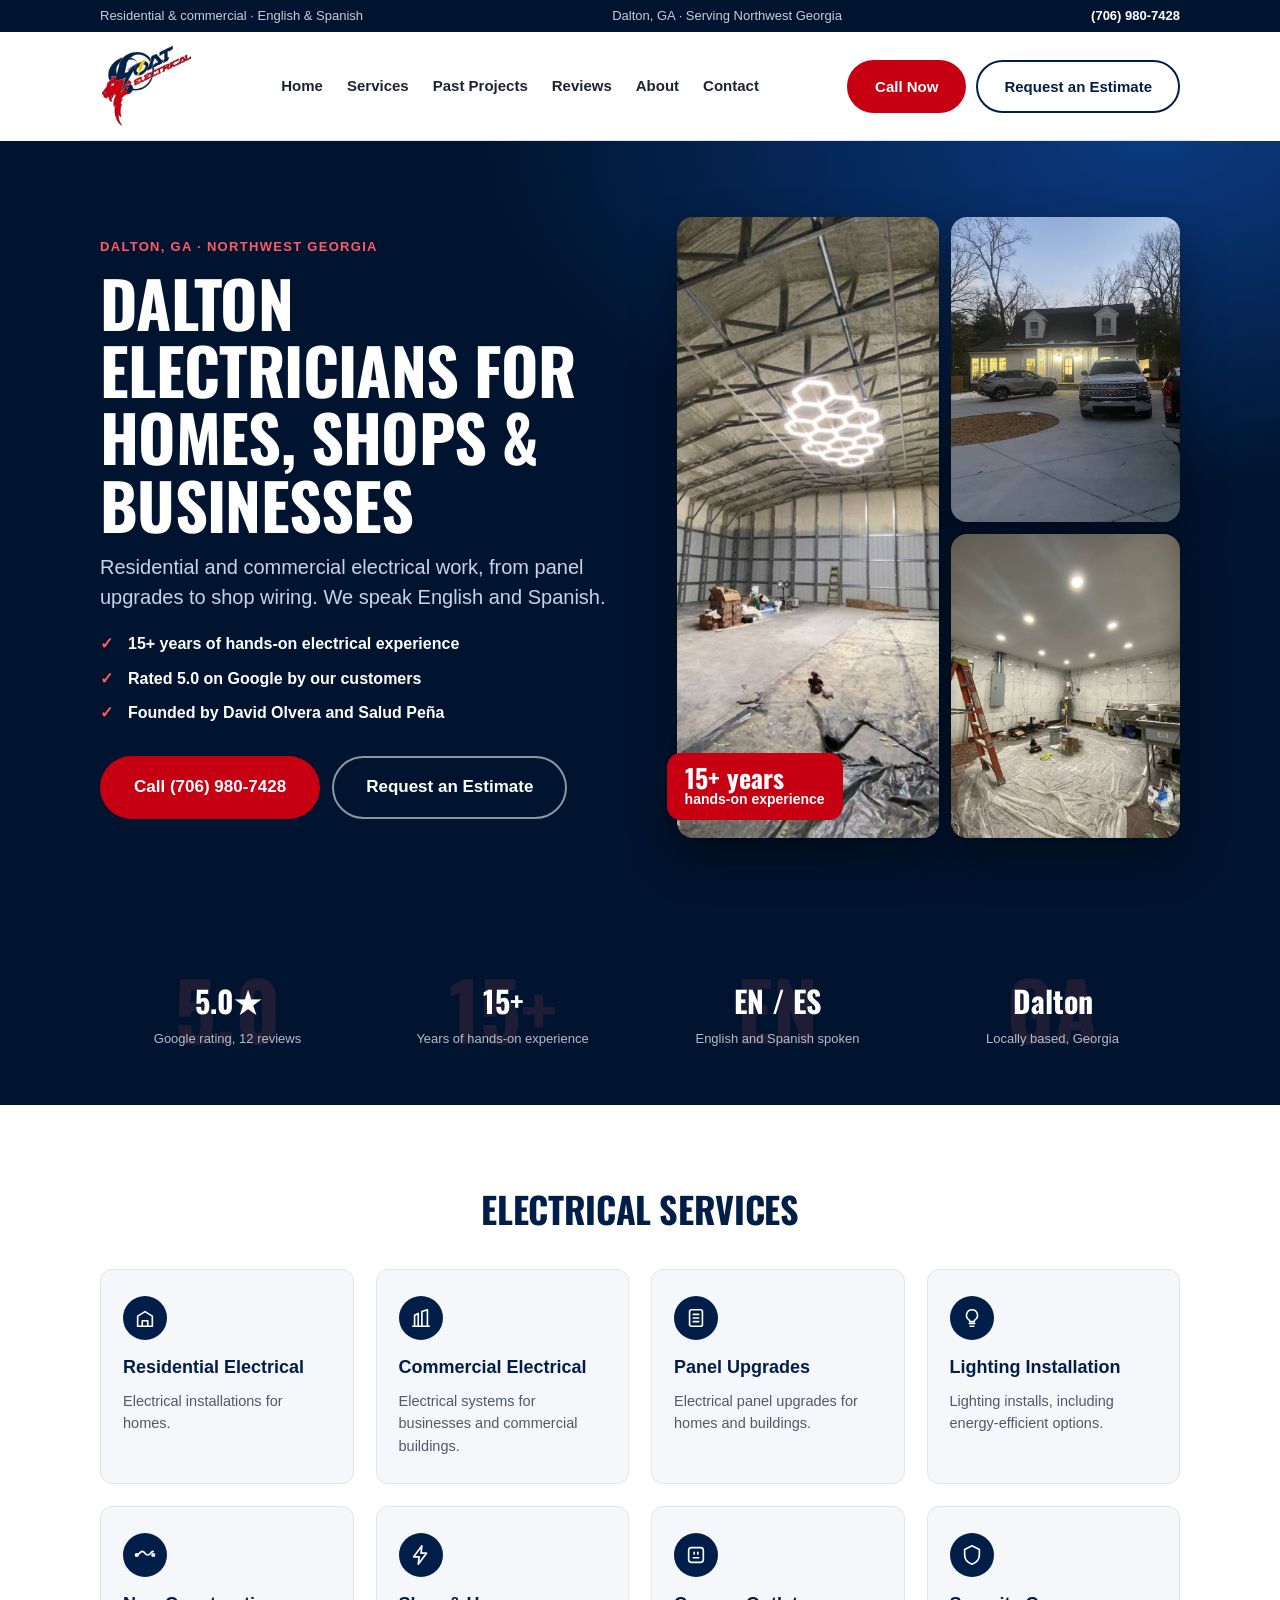
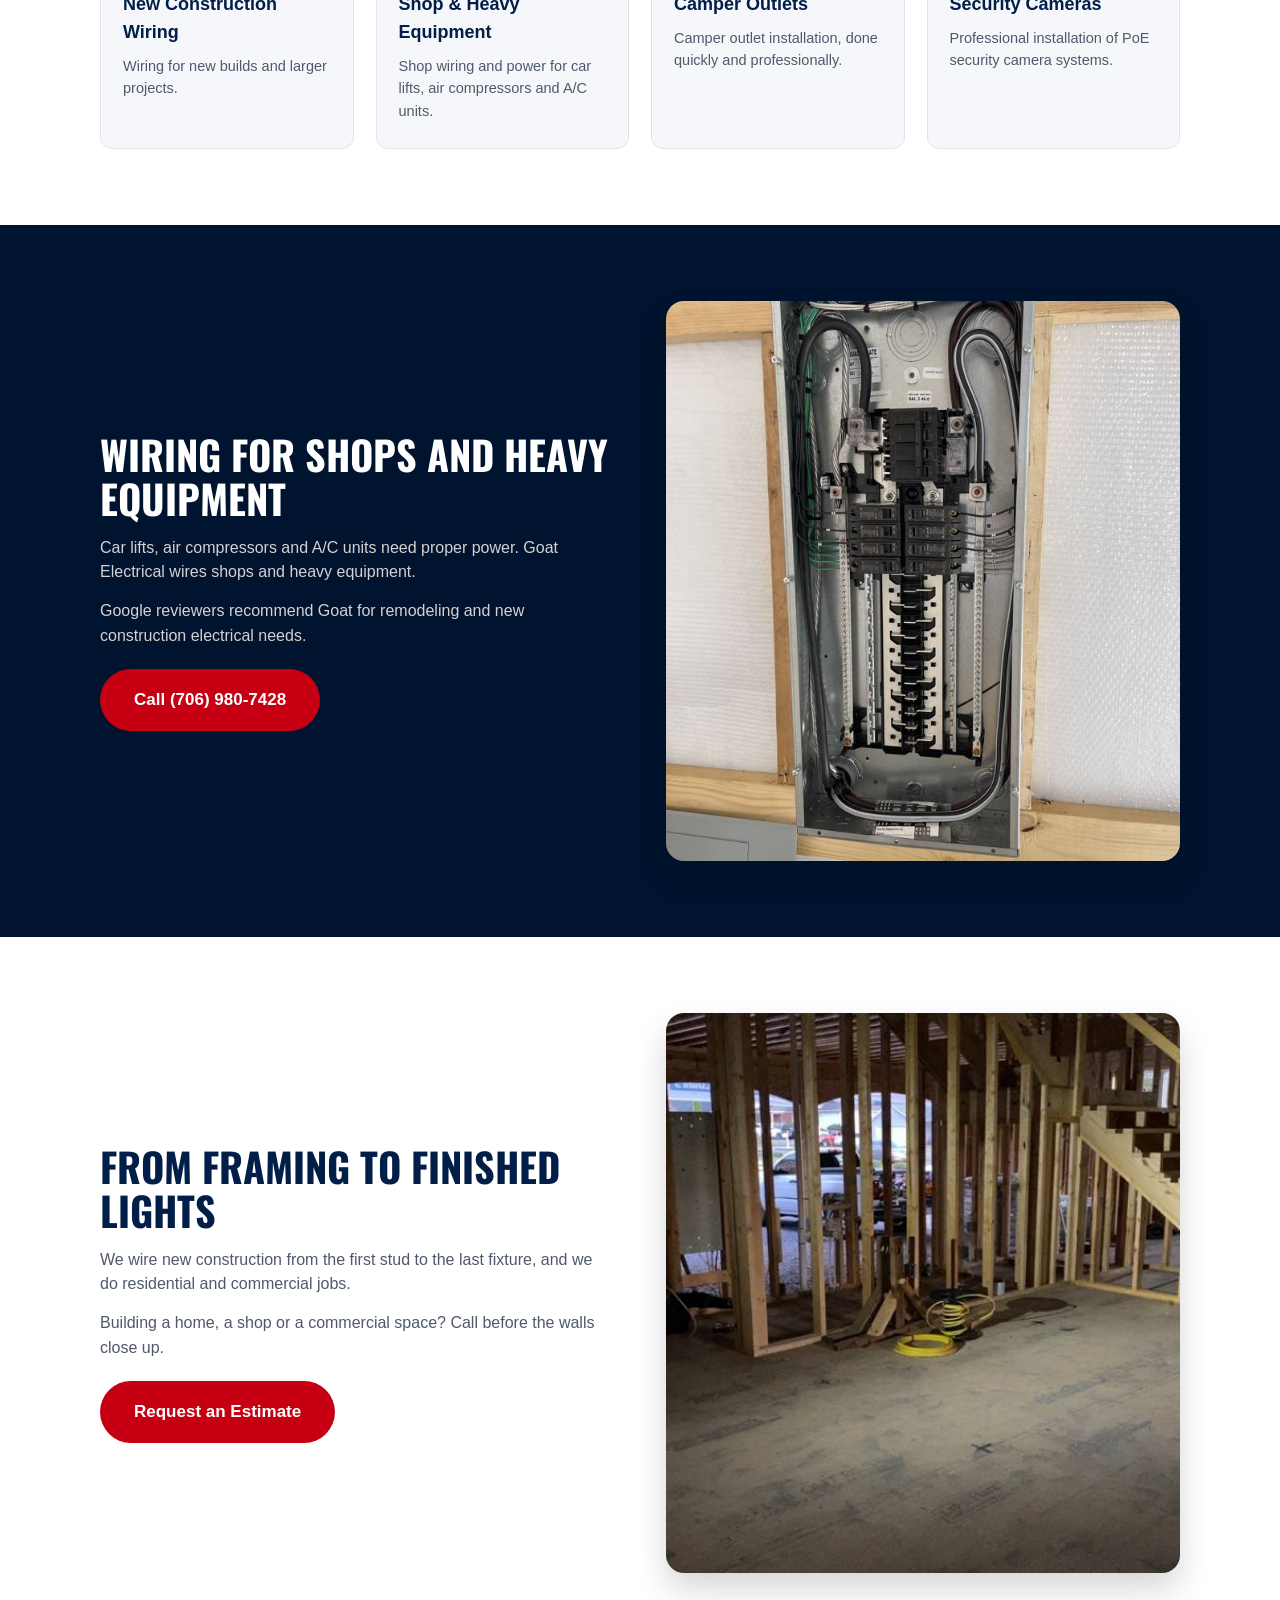
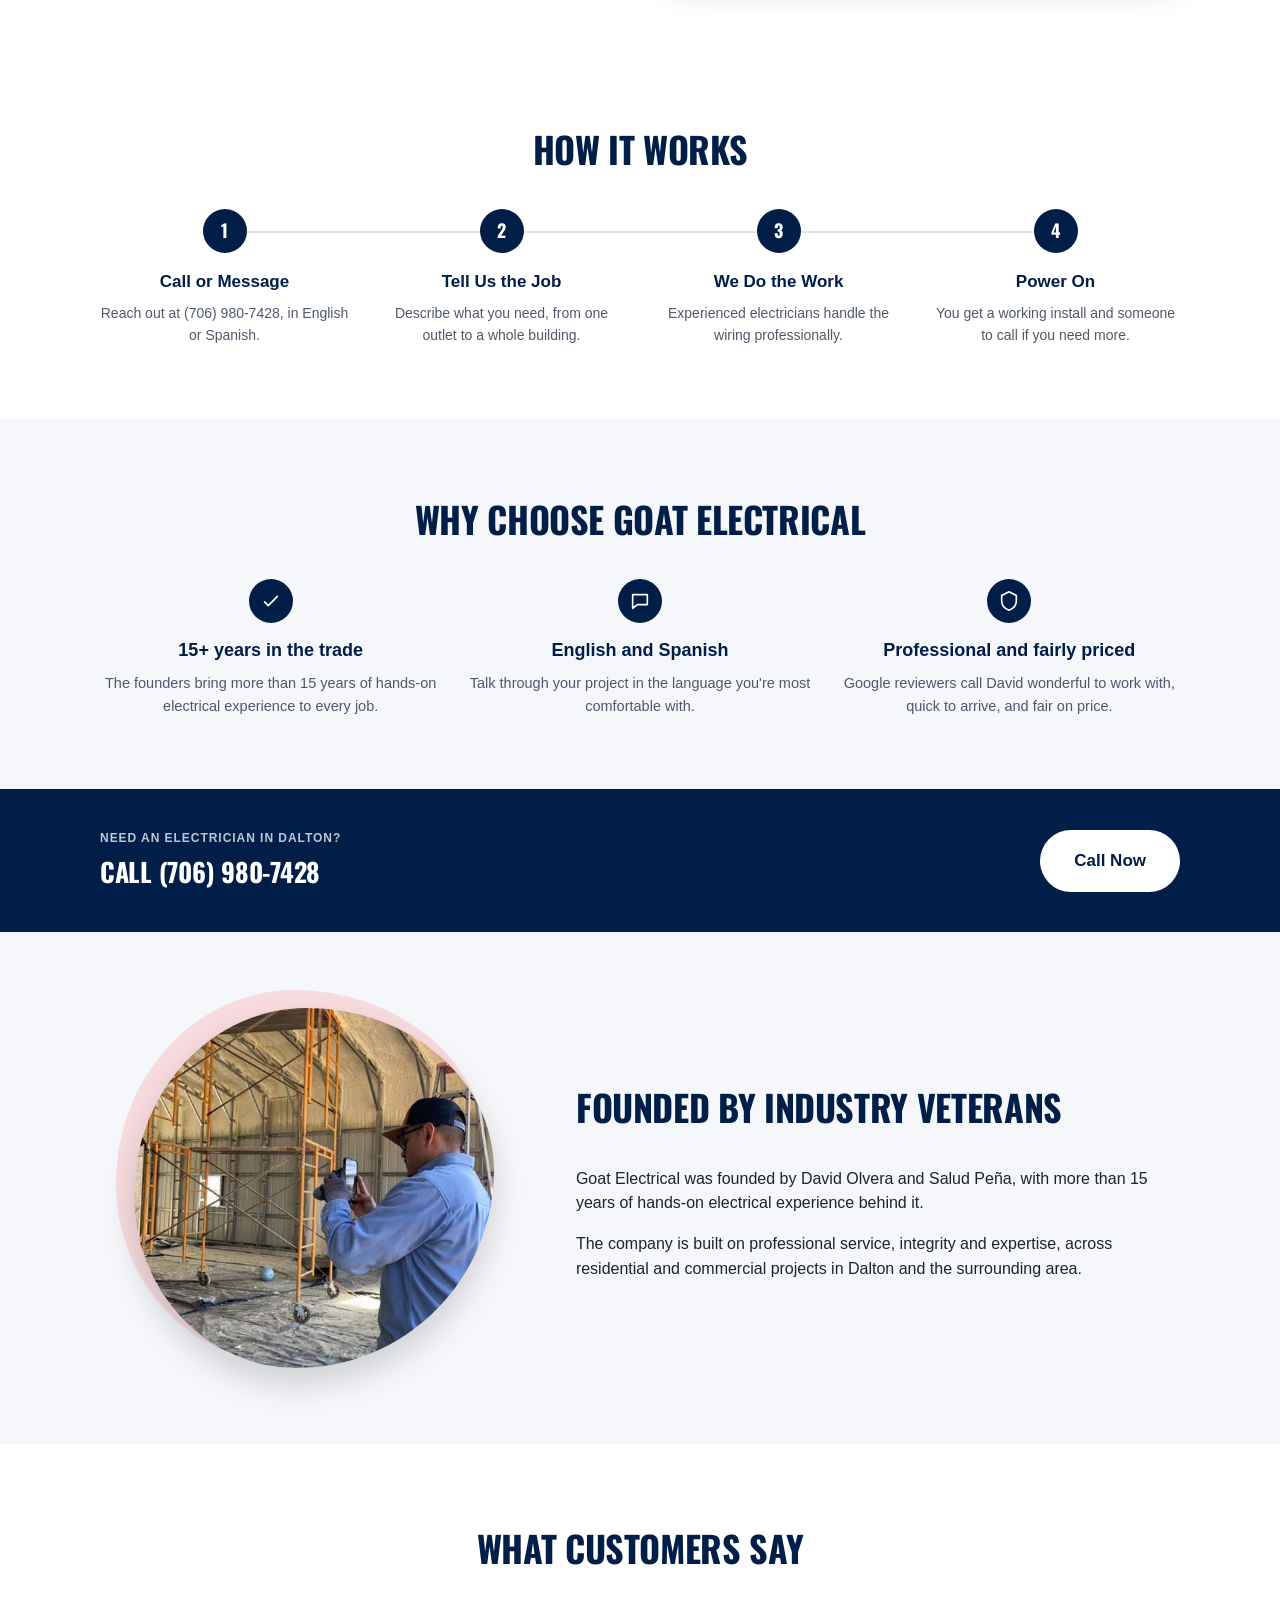
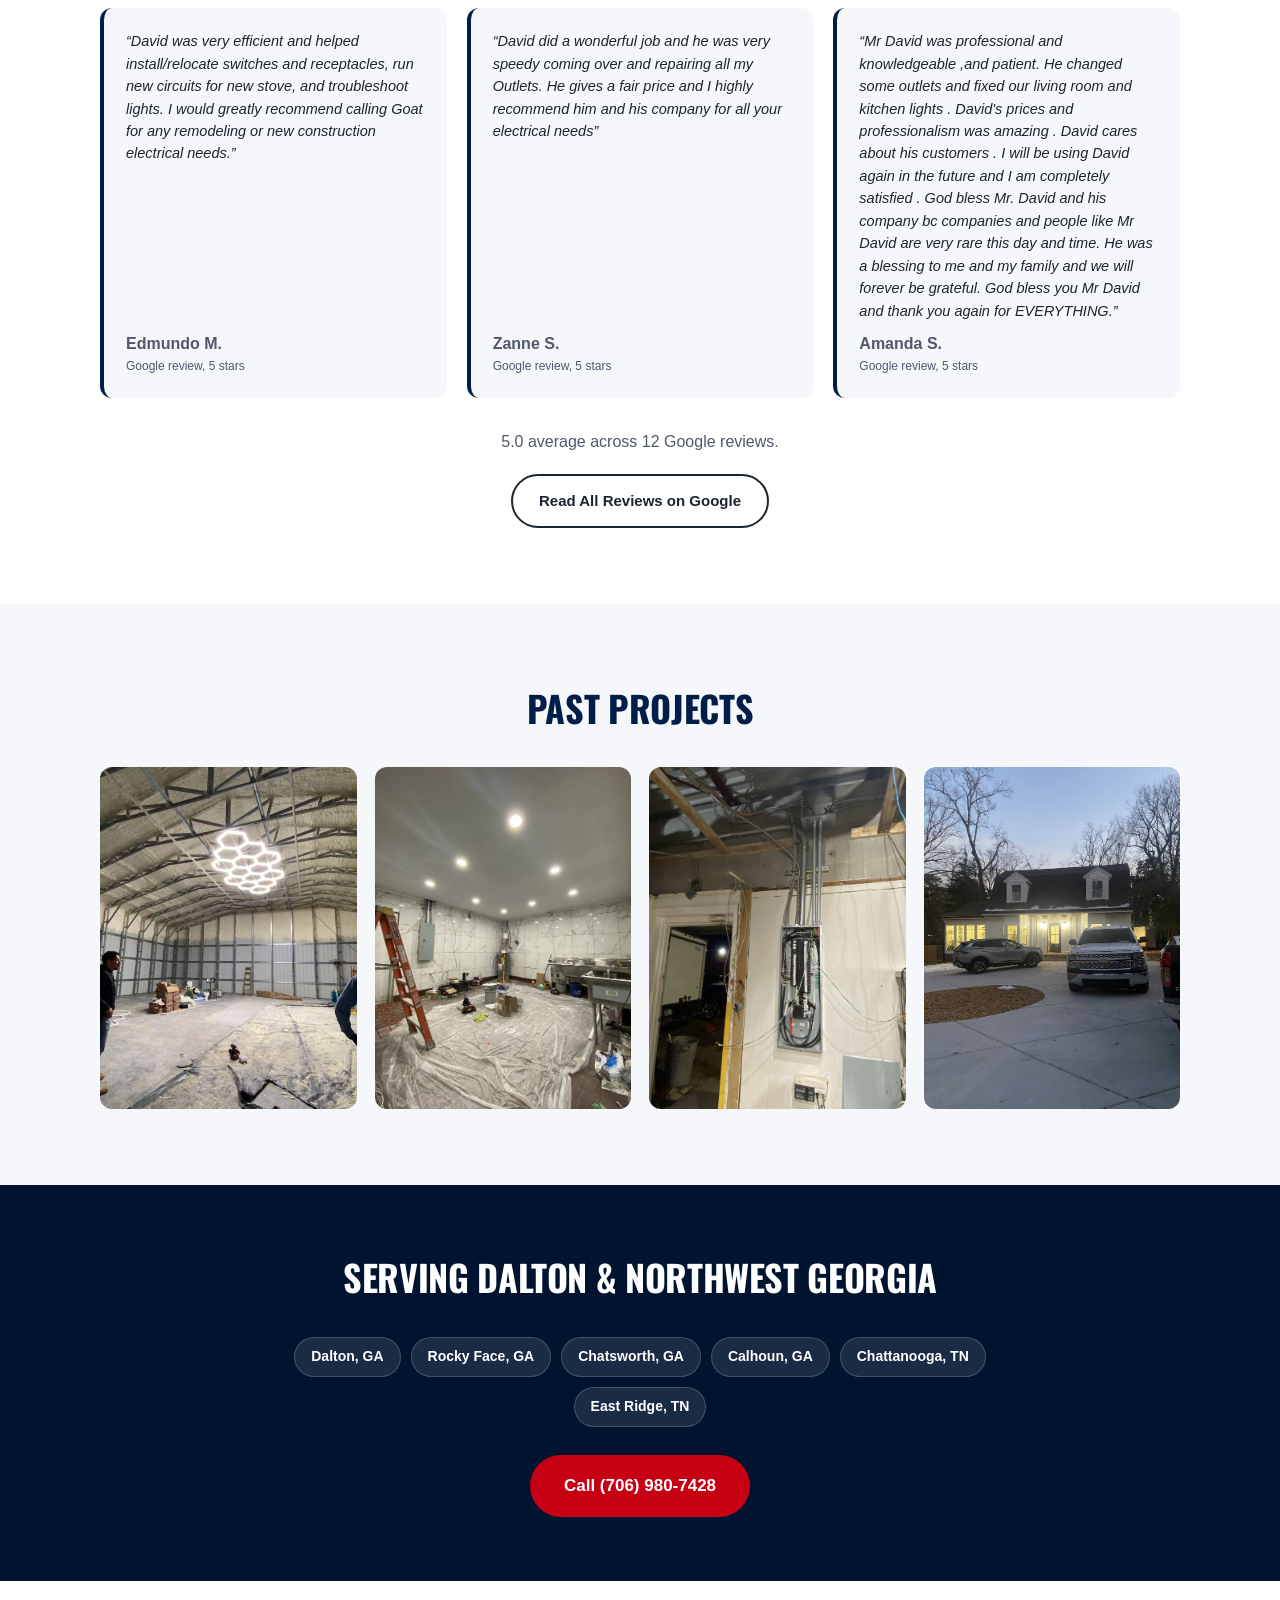
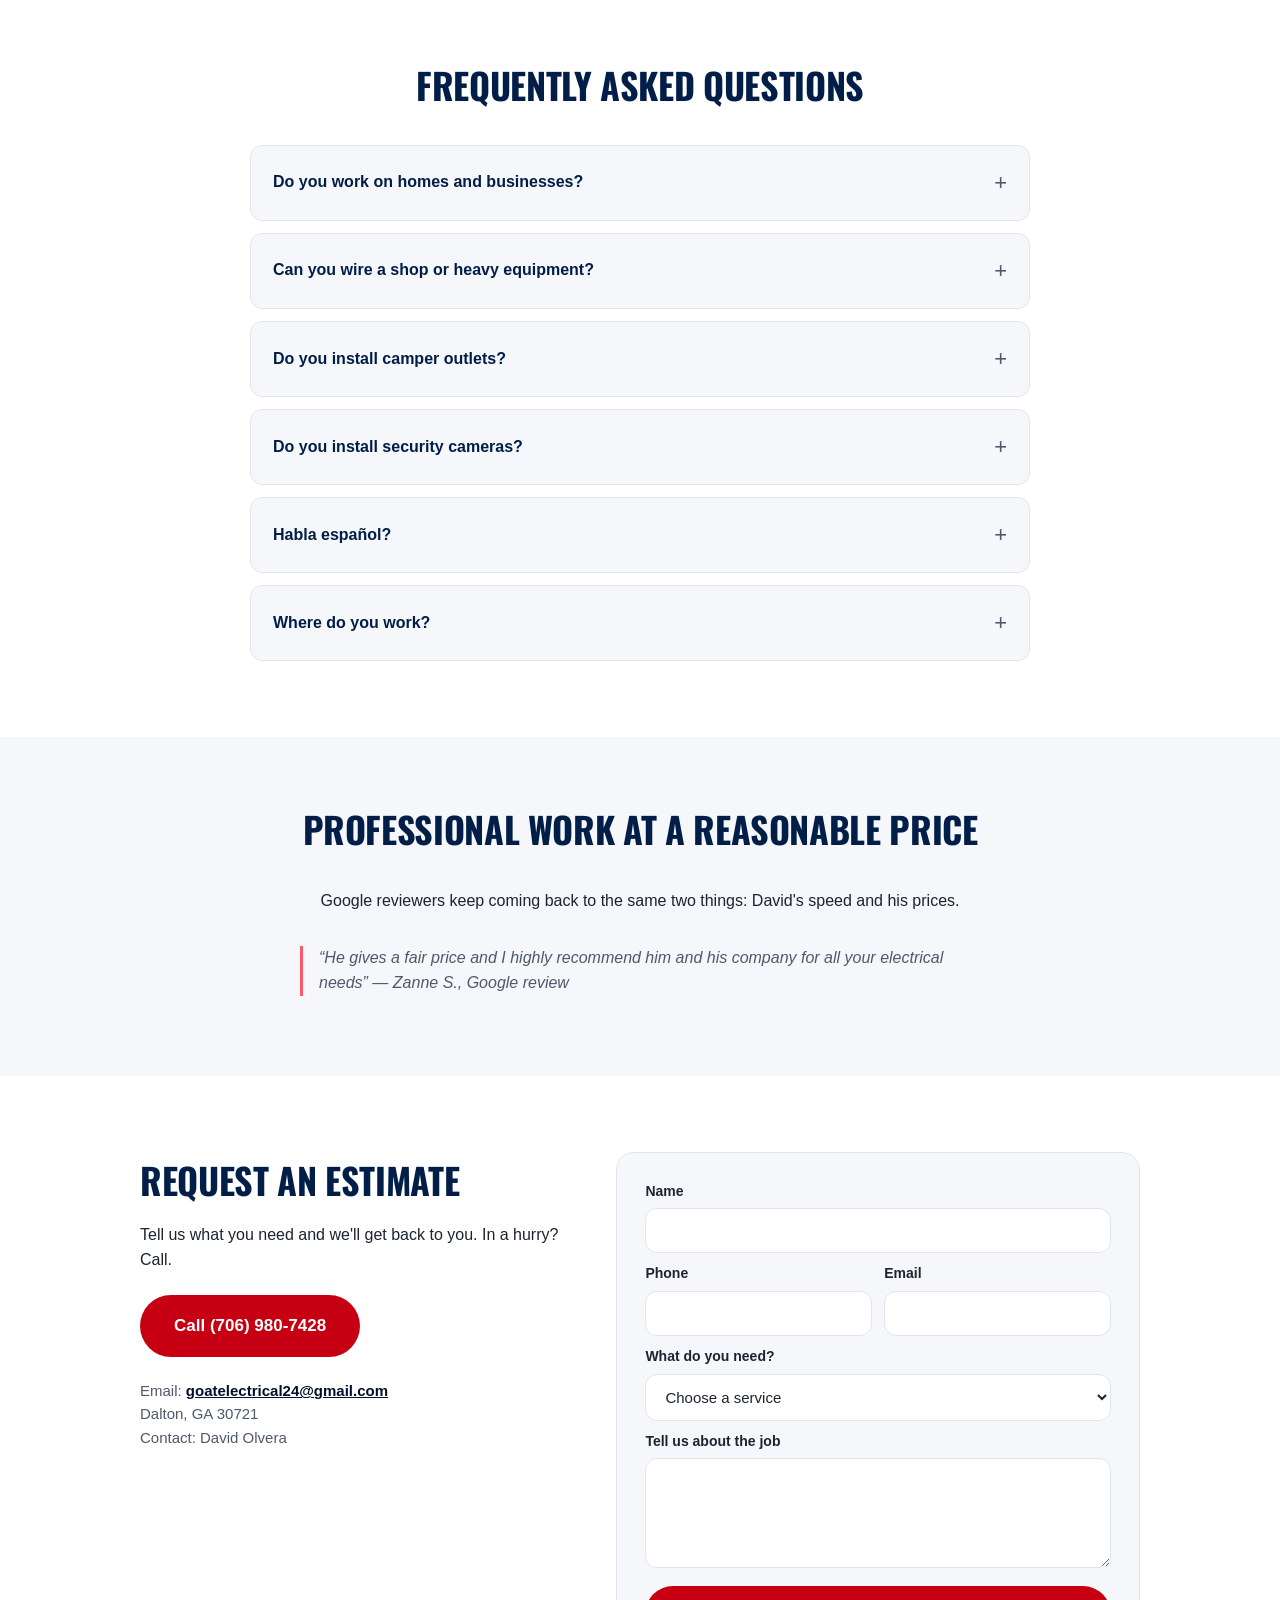
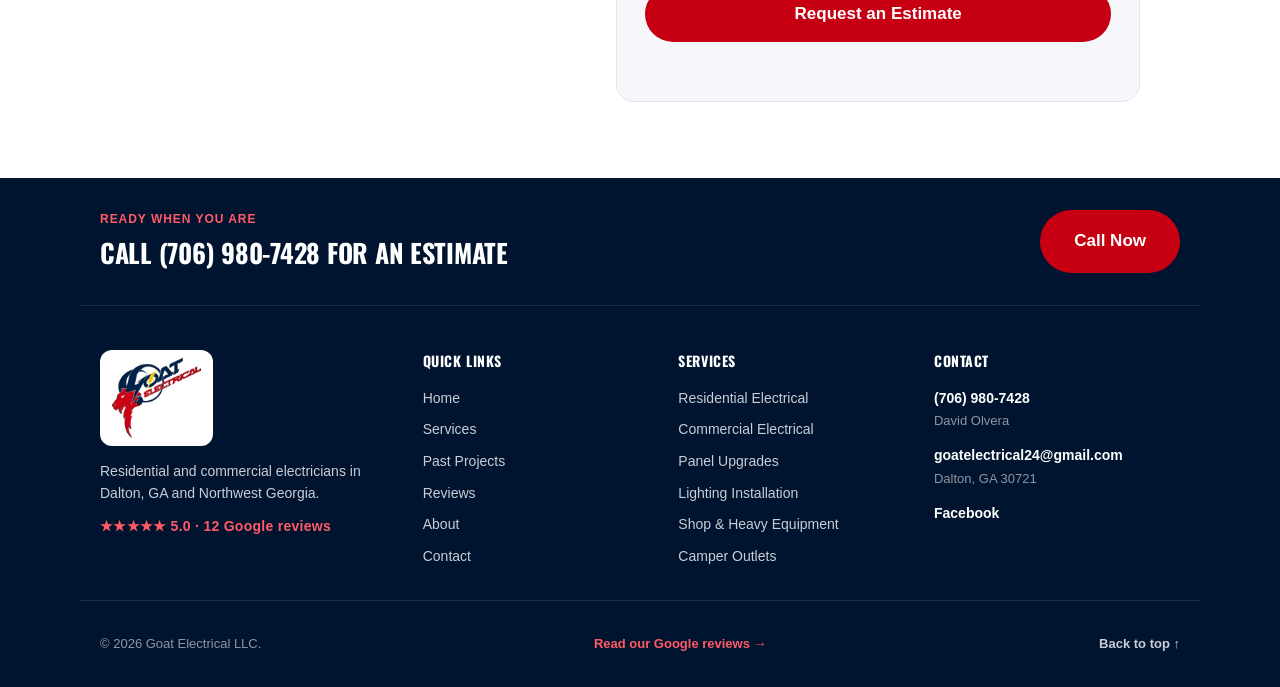
==== commit fb8237e4: "Remove white background from logo Convert logo to PNG with alpha transparency (color-decontaminated " ====
--- a/index.html
+++ b/index.html
@@ -1,32 +1,27 @@
 <!DOCTYPE html>
 <html lang="en">
-
 <head>
-  <meta charset="UTF-8">
-  <meta name="viewport" content="width=device-width, initial-scale=1.0">
-  <title>Electrician in Dalton, GA | Goat Electrical</title>
-  <meta name="description"
-    content="Residential and commercial electricians in Dalton, GA. Panel upgrades, shop wiring, lighting, camper outlets and more. English and Spanish. Call (706) 980-7428.">
-  <meta name="robots" content="index, follow">
-  <meta name="theme-color" content="#001e48">
-  <meta property="og:type" content="website">
-  <meta property="og:site_name" content="Goat Electrical">
-  <meta property="og:title" content="Electrician in Dalton, GA | Goat Electrical">
-  <meta property="og:description"
-    content="Residential and commercial electrical work across Northwest Georgia, from panel upgrades to shop wiring. English and Spanish.">
-  <meta property="og:locale" content="en_US">
-  <meta name="twitter:card" content="summary_large_image">
-  <meta name="twitter:title" content="Electrician in Dalton, GA | Goat Electrical">
-  <meta name="twitter:description"
-    content="Panel upgrades, shop wiring, lighting and camper outlets in Dalton, GA. Call (706) 980-7428.">
-  <!-- TODO before launch: add <link rel="canonical">, og:url, and og:image / twitter:image once the live domain and a hosted preview image exist. -->
-  <link rel="icon"
-    href="data:image/svg+xml,%3Csvg xmlns='http://www.w3.org/2000/svg' viewBox='0 0 24 24'%3E%3Crect width='24' height='24' rx='5' fill='%23001e48'/%3E%3Cpath fill='%23c60012' d='M13.5 3 6 13.5h5L10 21l8-11h-5.2z'/%3E%3C/svg%3E">
-  <link rel="preconnect" href="https://fonts.googleapis.com">
-  <link rel="preconnect" href="https://fonts.gstatic.com" crossorigin>
-  <link href="https://fonts.googleapis.com/css2?family=Oswald:wght@500;700&display=swap" rel="stylesheet">
-  <style>
-    /* ============ Design tokens ============
+<meta charset="UTF-8">
+<meta name="viewport" content="width=device-width, initial-scale=1.0">
+<title>Electrician in Dalton, GA | Goat Electrical</title>
+<meta name="description" content="Residential and commercial electricians in Dalton, GA. Panel upgrades, shop wiring, lighting, camper outlets and more. English and Spanish. Call (706) 980-7428.">
+<meta name="robots" content="index, follow">
+<meta name="theme-color" content="#001e48">
+<meta property="og:type" content="website">
+<meta property="og:site_name" content="Goat Electrical">
+<meta property="og:title" content="Electrician in Dalton, GA | Goat Electrical">
+<meta property="og:description" content="Residential and commercial electrical work across Northwest Georgia, from panel upgrades to shop wiring. English and Spanish.">
+<meta property="og:locale" content="en_US">
+<meta name="twitter:card" content="summary_large_image">
+<meta name="twitter:title" content="Electrician in Dalton, GA | Goat Electrical">
+<meta name="twitter:description" content="Panel upgrades, shop wiring, lighting and camper outlets in Dalton, GA. Call (706) 980-7428.">
+<!-- TODO before launch: add <link rel="canonical">, og:url, and og:image / twitter:image once the live domain and a hosted preview image exist. -->
+<link rel="icon" href="data:image/svg+xml,%3Csvg xmlns='http://www.w3.org/2000/svg' viewBox='0 0 24 24'%3E%3Crect width='24' height='24' rx='5' fill='%23001e48'/%3E%3Cpath fill='%23c60012' d='M13.5 3 6 13.5h5L10 21l8-11h-5.2z'/%3E%3C/svg%3E">
+<link rel="preconnect" href="https://fonts.googleapis.com">
+<link rel="preconnect" href="https://fonts.gstatic.com" crossorigin>
+<link href="https://fonts.googleapis.com/css2?family=Oswald:wght@500;700&display=swap" rel="stylesheet">
+<style>
+/* ============ Design tokens ============
    Swap these per-business. Pull the primary/accent from the business's real
    logo/brand if they have one — sample the actual pixel colors (PIL/Pillow)
    rather than eyeballing a hex value, it's consistently more accurate.
@@ -36,2174 +31,626 @@
    accent (underlines, stat ghost numerals) rather than a second competing
    button color. Dark sections use a near-black ink rather than a second
    brand color — see "Modern visual design patterns" in references/patterns.md. */
-    :root {
-      --color-primary: #001e48;
-      /* deep navy — the one accent */
-      --color-primary-dark: #000f2b;
-      --color-ink: #00142f;
-      /* near-black — full-bleed section bands */
-      --color-accent: #ff5a66;
-      /* amber — sparing use only (underlines, ghost numerals) */
-      --color-accent-dark: #c60012;
-      --color-text: #1c2430;
-      --color-text-muted: #4f596b;
-      --color-bg: #ffffff;
-      --color-bg-alt: #f5f7fa;
-      --color-border: #e1e5eb;
-      --font-body: -apple-system, BlinkMacSystemFont, "Segoe UI", Roboto, Helvetica, Arial, sans-serif;
-      --font-heading: "Oswald", var(--font-body);
-      --radius: 12px;
-      --radius-pill: 999px;
-      --shadow: 0 2px 10px rgba(0, 0, 0, .08);
-      --shadow-lift: 0 16px 32px rgba(0, 0, 0, .16);
-    }
-
-    * {
-      box-sizing: border-box;
-    }
-
-    html {
-      scroll-behavior: smooth;
-    }
-
-    body {
-      margin: 0;
-      font-family: var(--font-body);
-      color: var(--color-text);
-      background: var(--color-bg);
-      line-height: 1.55;
-    }
-
-    img {
-      max-width: 100%;
-      display: block;
-    }
-
-    a {
-      color: inherit;
-    }
-
-    .wrap {
-      max-width: 1120px;
-      margin: 0 auto;
-      padding: 0 20px;
-    }
-
-    .skip-link {
-      position: absolute;
-      left: -999px;
-      top: 0;
-      background: #fff;
-      color: #000;
-      padding: 10px 16px;
-      z-index: 100;
-    }
-
-    .skip-link:focus {
-      left: 10px;
-      top: 10px;
-    }
-
-    /* Scroll-reveal: opacity + slight rise, disabled outright for reduced-motion.
+:root {
+  --color-primary: #001e48;      /* deep navy — the one accent */
+  --color-primary-dark: #000f2b;
+  --color-ink: #00142f;          /* near-black — full-bleed section bands */
+  --color-accent: #ff5a66;       /* amber — sparing use only (underlines, ghost numerals) */
+  --color-accent-dark: #c60012;
+  --color-text: #1c2430;
+  --color-text-muted: #4f596b;
+  --color-bg: #ffffff;
+  --color-bg-alt: #f5f7fa;
+  --color-border: #e1e5eb;
+  --font-body: -apple-system, BlinkMacSystemFont, "Segoe UI", Roboto, Helvetica, Arial, sans-serif;
+  --font-heading: "Oswald", var(--font-body);
+  --radius: 12px;
+  --radius-pill: 999px;
+  --shadow: 0 2px 10px rgba(0,0,0,.08);
+  --shadow-lift: 0 16px 32px rgba(0,0,0,.16);
+}
+
+* { box-sizing: border-box; }
+html { scroll-behavior: smooth; }
+body {
+  margin: 0;
+  font-family: var(--font-body);
+  color: var(--color-text);
+  background: var(--color-bg);
+  line-height: 1.55;
+}
+img { max-width: 100%; display: block; }
+a { color: inherit; }
+.wrap { max-width: 1120px; margin: 0 auto; padding: 0 20px; }
+
+.skip-link {
+  position: absolute; left: -999px; top: 0; background: #fff; color: #000;
+  padding: 10px 16px; z-index: 100;
+}
+.skip-link:focus { left: 10px; top: 10px; }
+
+/* Scroll-reveal: opacity + slight rise, disabled outright for reduced-motion.
    Motion is decoration only — never applied to phone numbers or CTAs. */
-    .reveal {
-      opacity: 0;
-      transform: translateY(16px);
-      transition: opacity .5s ease, transform .5s ease;
-    }
-
-    .reveal.is-visible {
-      opacity: 1;
-      transform: translateY(0);
-    }
-
-    @media (prefers-reduced-motion: reduce) {
-      .reveal {
-        opacity: 1;
-        transform: none;
-        transition: none;
-      }
-    }
-
-    /* ============ Buttons ============ */
-    .btn {
-      display: inline-block;
-      padding: 13px 26px;
-      border-radius: var(--radius-pill);
-      font-weight: 600;
-      text-decoration: none;
-      border: 2px solid transparent;
-      cursor: pointer;
-      font-size: 15px;
-      transition: background .15s ease, color .15s ease, border-color .15s ease, transform .15s ease;
-    }
-
-    .btn-primary {
-      background: var(--color-primary);
-      color: #fff;
-    }
-
-    .btn-primary:hover {
-      background: var(--color-primary-dark);
-    }
-
-    .btn-outline {
-      background: transparent;
-      border-color: currentColor;
-    }
-
-    .btn-outline:hover {
-      background: rgba(0, 0, 0, .05);
-    }
-
-    .btn-lg {
-      padding: 16px 32px;
-      font-size: 17px;
-    }
-
-    /* ============ Header ============ */
-    .topbar {
-      background: var(--color-ink);
-      color: #c9cdd6;
-      font-size: 13px;
-    }
-
-    .topbar-inner {
-      display: flex;
-      flex-wrap: wrap;
-      gap: 8px 20px;
-      justify-content: space-between;
-      align-items: center;
-      padding: 6px 20px;
-    }
-
-    .topbar-phone {
-      color: #fff;
-      font-weight: 700;
-      text-decoration: none;
-    }
-
-    /* The topbar is sticky-header chrome that eats a disproportionate chunk of a
+.reveal { opacity: 0; transform: translateY(16px); transition: opacity .5s ease, transform .5s ease; }
+.reveal.is-visible { opacity: 1; transform: translateY(0); }
+@media (prefers-reduced-motion: reduce) {
+  .reveal { opacity: 1; transform: none; transition: none; }
+}
+
+/* ============ Buttons ============ */
+.btn {
+  display: inline-block;
+  padding: 13px 26px;
+  border-radius: var(--radius-pill);
+  font-weight: 600;
+  text-decoration: none;
+  border: 2px solid transparent;
+  cursor: pointer;
+  font-size: 15px;
+  transition: background .15s ease, color .15s ease, border-color .15s ease, transform .15s ease;
+}
+.btn-primary { background: var(--color-primary); color: #fff; }
+.btn-primary:hover { background: var(--color-primary-dark); }
+.btn-outline { background: transparent; border-color: currentColor; }
+.btn-outline:hover { background: rgba(0,0,0,.05); }
+.btn-lg { padding: 16px 32px; font-size: 17px; }
+
+/* ============ Header ============ */
+.topbar {
+  background: var(--color-ink);
+  color: #c9cdd6;
+  font-size: 13px;
+}
+.topbar-inner {
+  display: flex; flex-wrap: wrap; gap: 8px 20px;
+  justify-content: space-between; align-items: center;
+  padding: 6px 20px;
+}
+.topbar-phone { color: #fff; font-weight: 700; text-decoration: none; }
+/* The topbar is sticky-header chrome that eats a disproportionate chunk of a
    phone viewport on every scroll position. The phone number is already a
    persistent nav button and a persistent bottom bar on mobile, so the topbar
    (hours + address) is redundant below this width — drop it to give content
    the room back. */
-    @media (max-width: 640px) {
-      .topbar {
-        display: none;
-      }
-    }
-
-    .main-nav {
-      display: flex;
-      align-items: center;
-      justify-content: space-between;
-      gap: 16px;
-      padding: 12px 20px;
-      background: rgba(255, 255, 255, .9);
-      backdrop-filter: saturate(180%) blur(8px);
-      border-bottom: 1px solid var(--color-border);
-      transition: padding .2s ease, box-shadow .2s ease;
-    }
-
-    .site-header.is-scrolled .main-nav {
-      padding: 6px 20px;
-      box-shadow: var(--shadow);
-    }
-
-    .logo {
-      display: flex;
-      align-items: center;
-      gap: 10px;
-      text-decoration: none;
-    }
-
-    .logo-badge {
-      width: 60px;
-      height: 60px;
-      border-radius: 50%;
-      overflow: hidden;
-      position: relative;
-      flex-shrink: 0;
-      background: #fff;
-      box-shadow: inset 0 0 0 1px var(--color-border);
-      transition: width .2s ease, height .2s ease;
-    }
-
-    .site-header.is-scrolled .logo-badge {
-      width: 46px;
-      height: 46px;
-    }
-
-    .logo-badge img {
-      width: 100%;
-      height: 100%;
-      object-fit: cover;
-    }
-
-    .logo-text {
-      font-family: var(--font-heading);
-      font-size: 22px;
-      font-weight: 700;
-      color: var(--color-primary);
-      letter-spacing: -0.01em;
-      text-transform: uppercase;
-    }
-
-    .nav-links {
-      list-style: none;
-      display: flex;
-      gap: 24px;
-      margin: 0;
-      padding: 0;
-    }
-
-    .nav-links a {
-      text-decoration: none;
-      font-weight: 600;
-      font-size: 15px;
-      color: var(--color-text);
-    }
-
-    .nav-links a:hover {
-      color: var(--color-primary);
-    }
-
-    .nav-ctas {
-      display: flex;
-      gap: 10px;
-    }
-
-    .nav-ctas .btn-outline {
-      border-color: var(--color-primary);
-      color: var(--color-primary);
-    }
-
-    .site-header {
-      position: sticky;
-      top: 0;
-      z-index: 50;
-    }
-
-    /* Hamburger toggle — hidden on desktop, shown under the mobile breakpoint */
-    .menu-toggle {
-      display: none;
-      flex-direction: column;
-      justify-content: center;
-      align-items: center;
-      gap: 5px;
-      width: 40px;
-      height: 40px;
-      padding: 8px;
-      margin: 0;
-      background: transparent;
-      border: none;
-      cursor: pointer;
-      flex-shrink: 0;
-    }
-
-    .menu-toggle span {
-      display: block;
-      width: 100%;
-      height: 2px;
-      background: var(--color-primary);
-      border-radius: 2px;
-      transition: transform .2s ease, opacity .2s ease;
-    }
-
-    .menu-toggle[aria-expanded="true"] span:nth-child(1) {
-      transform: translateY(7px) rotate(45deg);
-    }
-
-    .menu-toggle[aria-expanded="true"] span:nth-child(2) {
-      opacity: 0;
-    }
-
-    .menu-toggle[aria-expanded="true"] span:nth-child(3) {
-      transform: translateY(-7px) rotate(-45deg);
-    }
-
-    /* Mobile dropdown menu — holds the nav links AND the Call/Estimate buttons on
+@media (max-width: 640px) {
+  .topbar { display: none; }
+}
+
+.main-nav {
+  display: flex; align-items: center; justify-content: space-between;
+  gap: 16px; padding: 12px 20px;
+  background: rgba(255,255,255,.9);
+  backdrop-filter: saturate(180%) blur(8px);
+  border-bottom: 1px solid var(--color-border);
+  transition: padding .2s ease, box-shadow .2s ease;
+}
+.site-header.is-scrolled .main-nav { padding: 6px 20px; box-shadow: var(--shadow); }
+.logo { display: flex; align-items: center; gap: 10px; text-decoration: none; }
+.logo-badge {
+  width: 60px; height: 60px; border-radius: 50%; overflow: hidden;
+  position: relative; flex-shrink: 0; background: #fff;
+  box-shadow: inset 0 0 0 1px var(--color-border);
+  transition: width .2s ease, height .2s ease;
+}
+.site-header.is-scrolled .logo-badge { width: 46px; height: 46px; }
+.logo-badge img { width: 100%; height: 100%; object-fit: cover; }
+.logo-text {
+  font-family: var(--font-heading); font-size: 22px; font-weight: 700;
+  color: var(--color-primary); letter-spacing: -0.01em; text-transform: uppercase;
+}
+.nav-links { list-style: none; display: flex; gap: 24px; margin: 0; padding: 0; }
+.nav-links a { text-decoration: none; font-weight: 600; font-size: 15px; color: var(--color-text); }
+.nav-links a:hover { color: var(--color-primary); }
+.nav-ctas { display: flex; gap: 10px; }
+.nav-ctas .btn-outline { border-color: var(--color-primary); color: var(--color-primary); }
+.site-header { position: sticky; top: 0; z-index: 50; }
+
+/* Hamburger toggle — hidden on desktop, shown under the mobile breakpoint */
+.menu-toggle {
+  display: none; flex-direction: column; justify-content: center; align-items: center;
+  gap: 5px; width: 40px; height: 40px; padding: 8px; margin: 0;
+  background: transparent; border: none; cursor: pointer; flex-shrink: 0;
+}
+.menu-toggle span {
+  display: block; width: 100%; height: 2px; background: var(--color-primary);
+  border-radius: 2px; transition: transform .2s ease, opacity .2s ease;
+}
+.menu-toggle[aria-expanded="true"] span:nth-child(1) { transform: translateY(7px) rotate(45deg); }
+.menu-toggle[aria-expanded="true"] span:nth-child(2) { opacity: 0; }
+.menu-toggle[aria-expanded="true"] span:nth-child(3) { transform: translateY(-7px) rotate(-45deg); }
+
+/* Mobile dropdown menu — holds the nav links AND the Call/Estimate buttons on
    mobile, since there's no room for them in the header bar itself. Anchored
    under the header as a floating panel so it overlays the page instead of
    pushing content down. */
-    .mobile-menu {
-      display: none;
-      position: absolute;
-      top: 100%;
-      left: 0;
-      right: 0;
-      background: #fff;
-      border-bottom: 1px solid var(--color-border);
-      box-shadow: var(--shadow-lift);
-      padding: 8px 20px 24px;
-    }
-
-    .mobile-menu.is-open {
-      display: block;
-    }
-
-    .mobile-menu-links {
-      list-style: none;
-      margin: 0;
-      padding: 0;
-      display: grid;
-    }
-
-    .mobile-menu-links a {
-      display: block;
-      padding: 14px 2px;
-      font-weight: 600;
-      font-size: 16px;
-      text-decoration: none;
-      color: var(--color-text);
-      border-bottom: 1px solid var(--color-border);
-    }
-
-    .mobile-menu-ctas {
-      display: grid;
-      gap: 10px;
-      margin-top: 16px;
-    }
-
-    .mobile-menu-ctas .btn {
-      text-align: center;
-      width: 100%;
-    }
-
-    .mobile-menu-ctas .btn-outline {
-      border-color: var(--color-primary);
-      color: var(--color-primary);
-    }
-
-    @media (max-width: 860px) {
-      .nav-links {
-        display: none;
-      }
-
-      /* desktop inline nav — replaced by the mobile menu below */
-      .nav-ctas {
-        display: none;
-      }
-
-      /* header buttons — moved into the mobile menu, not the header bar */
-      .menu-toggle {
-        display: flex;
-      }
-
-      .main-nav {
-        position: relative;
-        flex-wrap: nowrap;
-      }
-    }
-
-    @media (min-width: 861px) {
-      .mobile-menu {
-        display: none !important;
-      }
-    }
-
-    /* ============ Hero (dark band, framed photo; source photos are low-res so no full-bleed) ============ */
-    .hero {
-      background: radial-gradient(1100px 520px at 85% 0%, #1d4a96 0%, var(--color-ink) 62%);
-      padding: 76px 0 84px;
-      overflow: hidden;
-      position: relative;
-    }
-
-    .hero-inner {
-      display: grid;
-      grid-template-columns: 1.1fr 1fr;
-      gap: 48px;
-      align-items: center;
-    }
-
-    .hero-label {
-      position: absolute;
-      left: 14px;
-      top: 50%;
-      writing-mode: vertical-rl;
-      transform: rotate(180deg) translateY(50%);
-      font-size: 11px;
-      letter-spacing: .3em;
-      text-transform: uppercase;
-      color: rgba(255, 255, 255, .45);
-      font-weight: 700;
-    }
-
-    .eyebrow {
-      text-transform: uppercase;
-      letter-spacing: .1em;
-      font-size: 13px;
-      font-weight: 700;
-      color: var(--color-accent);
-      margin: 0 0 12px;
-    }
-
-    .hero h1 {
-      font-family: var(--font-heading);
-      font-size: clamp(36px, 5.6vw, 64px);
-      line-height: 1.05;
-      margin: 0 0 20px;
-      color: #fff;
-      text-transform: uppercase;
-      letter-spacing: -0.01em;
-    }
-
-    .hero h1 .h1-sub {
-      display: block;
-      font-family: var(--font-body);
-      font-size: clamp(16px, 1.7vw, 20px);
-      text-transform: none;
-      letter-spacing: 0;
-      color: #c8d3e8;
-      font-weight: 500;
-      margin-top: 14px;
-      line-height: 1.5;
-      max-width: 34em;
-    }
-
-    .trust-bullets {
-      list-style: none;
-      margin: 0 0 30px;
-      padding: 0;
-      display: grid;
-      gap: 10px;
-      color: #fff;
-    }
-
-    .trust-bullets li {
-      font-weight: 600;
-      padding-left: 28px;
-      position: relative;
-    }
-
-    .trust-bullets li::before {
-      content: "\2713";
-      position: absolute;
-      left: 0;
-      color: var(--color-accent);
-      font-weight: 800;
-    }
-
-    .hero-ctas {
-      display: flex;
-      gap: 12px;
-      flex-wrap: wrap;
-    }
-
-    .hero .btn-outline {
-      color: #fff;
-      border-color: rgba(255, 255, 255, .55);
-    }
-
-    .hero .btn-outline:hover {
-      background: rgba(255, 255, 255, .1);
-    }
-
-    .btn-accent {
-      background: var(--color-accent);
-      color: #10203f;
-    }
-
-    .btn-accent:hover {
-      background: #ffc44f;
-    }
-
-    .hero-media {
-      position: relative;
-    }
-
-    .hero-media::before {
-      content: "";
-      position: absolute;
-      inset: 18px -16px -16px 18px;
-      border-radius: 22px;
-      border: 2px solid var(--color-accent);
-      opacity: .55;
-    }
-
-    .hero-media img.stock-photo {
-      position: relative;
-      width: 100%;
-      aspect-ratio: 4 / 3;
-      object-fit: cover;
-      border-radius: 18px;
-      box-shadow: 0 24px 50px rgba(0, 0, 0, .45);
-    }
-
-    .hero-badge {
-      position: absolute;
-      z-index: 2;
-      left: -14px;
-      bottom: 22px;
-      background: var(--color-accent);
-      color: #10203f;
-      padding: 12px 18px;
-      border-radius: 14px;
-      font-weight: 800;
-      font-size: 14px;
-      line-height: 1.25;
-      box-shadow: var(--shadow-lift);
-    }
-
-    .hero-badge span {
-      display: block;
-      font-family: var(--font-heading);
-      font-size: 26px;
-      line-height: 1;
-    }
-
-    @media (max-width: 860px) {
-      .hero {
-        padding: 52px 0 64px;
-      }
-
-      .hero-inner {
-        grid-template-columns: 1fr;
-      }
-
-      .hero-label {
-        display: none;
-      }
-
-      .hero-media {
-        margin: 0 12px 0 0;
-      }
-
-      .hero-badge {
-        left: 10px;
-      }
-    }
-
-    .photo-placeholder {
-      background: repeating-linear-gradient(45deg, #dde3ec, #dde3ec 12px, #eef1f6 12px, #eef1f6 24px);
-      border: 2px dashed #b7c0cf;
-      border-radius: var(--radius);
-      min-height: 280px;
-      display: flex;
-      align-items: center;
-      justify-content: center;
-      color: #5b6472;
-      font-weight: 700;
-      text-align: center;
-      padding: 20px;
-    }
-
-    /* ============ Trust stats bar (ghost-numeral treatment) ============
+.mobile-menu {
+  display: none;
+  position: absolute; top: 100%; left: 0; right: 0;
+  background: #fff; border-bottom: 1px solid var(--color-border);
+  box-shadow: var(--shadow-lift);
+  padding: 8px 20px 24px;
+}
+.mobile-menu.is-open { display: block; }
+.mobile-menu-links { list-style: none; margin: 0; padding: 0; display: grid; }
+.mobile-menu-links a {
+  display: block; padding: 14px 2px; font-weight: 600; font-size: 16px;
+  text-decoration: none; color: var(--color-text); border-bottom: 1px solid var(--color-border);
+}
+.mobile-menu-ctas { display: grid; gap: 10px; margin-top: 16px; }
+.mobile-menu-ctas .btn { text-align: center; width: 100%; }
+.mobile-menu-ctas .btn-outline { border-color: var(--color-primary); color: var(--color-primary); }
+
+@media (max-width: 860px) {
+  .nav-links { display: none; }  /* desktop inline nav — replaced by the mobile menu below */
+  .nav-ctas { display: none; }   /* header buttons — moved into the mobile menu, not the header bar */
+  .menu-toggle { display: flex; }
+  .main-nav { position: relative; flex-wrap: nowrap; }
+}
+@media (min-width: 861px) {
+  .mobile-menu { display: none !important; }
+}
+
+/* ============ Hero (dark band, framed photo; source photos are low-res so no full-bleed) ============ */
+.hero { background: radial-gradient(1100px 520px at 85% 0%, #1d4a96 0%, var(--color-ink) 62%); padding: 76px 0 84px; overflow: hidden; position: relative; }
+.hero-inner { display: grid; grid-template-columns: 1.1fr 1fr; gap: 48px; align-items: center; }
+.hero-label {
+  position: absolute; left: 14px; top: 50%; writing-mode: vertical-rl; transform: rotate(180deg) translateY(50%);
+  font-size: 11px; letter-spacing: .3em; text-transform: uppercase; color: rgba(255,255,255,.45); font-weight: 700;
+}
+.eyebrow { text-transform: uppercase; letter-spacing: .1em; font-size: 13px; font-weight: 700; color: var(--color-accent); margin: 0 0 12px; }
+.hero h1 {
+  font-family: var(--font-heading); font-size: clamp(36px, 5.6vw, 64px);
+  line-height: 1.05; margin: 0 0 20px; color: #fff; text-transform: uppercase; letter-spacing: -0.01em;
+}
+.hero h1 .h1-sub { display: block; font-family: var(--font-body); font-size: clamp(16px, 1.7vw, 20px); text-transform: none; letter-spacing: 0; color: #c8d3e8; font-weight: 500; margin-top: 14px; line-height: 1.5; max-width: 34em; }
+.trust-bullets { list-style: none; margin: 0 0 30px; padding: 0; display: grid; gap: 10px; color: #fff; }
+.trust-bullets li { font-weight: 600; padding-left: 28px; position: relative; }
+.trust-bullets li::before { content: "\2713"; position: absolute; left: 0; color: var(--color-accent); font-weight: 800; }
+.hero-ctas { display: flex; gap: 12px; flex-wrap: wrap; }
+.hero .btn-outline { color: #fff; border-color: rgba(255,255,255,.55); }
+.hero .btn-outline:hover { background: rgba(255,255,255,.1); }
+.btn-accent { background: var(--color-accent); color: #10203f; }
+.btn-accent:hover { background: #ffc44f; }
+
+.hero-media { position: relative; }
+.hero-media::before {
+  content: ""; position: absolute; inset: 18px -16px -16px 18px; border-radius: 22px;
+  border: 2px solid var(--color-accent); opacity: .55;
+}
+.hero-media img.stock-photo { position: relative; width: 100%; aspect-ratio: 4 / 3; object-fit: cover; border-radius: 18px; box-shadow: 0 24px 50px rgba(0,0,0,.45); }
+.hero-badge {
+  position: absolute; z-index: 2; left: -14px; bottom: 22px; background: var(--color-accent); color: #10203f;
+  padding: 12px 18px; border-radius: 14px; font-weight: 800; font-size: 14px; line-height: 1.25; box-shadow: var(--shadow-lift);
+}
+.hero-badge span { display: block; font-family: var(--font-heading); font-size: 26px; line-height: 1; }
+@media (max-width: 860px) {
+  .hero { padding: 52px 0 64px; }
+  .hero-inner { grid-template-columns: 1fr; }
+  .hero-label { display: none; }
+  .hero-media { margin: 0 12px 0 0; }
+  .hero-badge { left: 10px; }
+}
+
+.photo-placeholder {
+  background: repeating-linear-gradient(45deg, #dde3ec, #dde3ec 12px, #eef1f6 12px, #eef1f6 24px);
+  border: 2px dashed #b7c0cf; border-radius: var(--radius); min-height: 280px;
+  display: flex; align-items: center; justify-content: center; color: #5b6472; font-weight: 700; text-align: center; padding: 20px;
+}
+
+/* ============ Trust stats bar (ghost-numeral treatment) ============
    data-ghost repeats the stat value as a huge, low-opacity watermark behind
    it — the single highest-payoff visual device found in the modern-design
    research. font-size uses clamp(), not a fixed px — a fixed size overflows
    into the neighboring column on narrow phones. */
-    .stats-bar {
-      background: var(--color-ink);
-      color: #fff;
-      padding: 44px 0;
-    }
-
-    .stats-grid {
-      display: grid;
-      grid-template-columns: repeat(4, 1fr);
-      gap: 20px;
-      text-align: center;
-    }
-
-    .stat {
-      position: relative;
-      padding: 12px 8px;
-      overflow: hidden;
-    }
-
-    .stat::before {
-      content: attr(data-ghost);
-      position: absolute;
-      top: 50%;
-      left: 50%;
-      transform: translate(-50%, -55%);
-      font-family: var(--font-heading);
-      font-size: clamp(36px, 12vw, 80px);
-      font-weight: 700;
-      color: var(--color-accent);
-      opacity: .12;
-      white-space: nowrap;
-      z-index: 0;
-      pointer-events: none;
-    }
-
-    .stat-value {
-      position: relative;
-      z-index: 1;
-      display: block;
-      font-family: var(--font-heading);
-      font-size: 30px;
-      font-weight: 700;
-    }
-
-    .stat-label {
-      position: relative;
-      z-index: 1;
-      display: block;
-      font-size: 13px;
-      color: #b7bcc6;
-      margin-top: 4px;
-    }
-
-    @media (max-width: 700px) {
-      .stats-grid {
-        grid-template-columns: repeat(2, 1fr);
-      }
-    }
-
-    /* ============ Services ============ */
-    .services {
-      padding: 76px 0;
-    }
-
-    .services h2,
-    .about h2,
-    .testimonials h2,
-    .service-area h2,
-    .guarantee h2,
-    .contact h2,
-    .process h2,
-    .why-us h2,
-    .gallery h2,
-    .faq h2 {
-      font-family: var(--font-heading);
-      text-transform: uppercase;
-      letter-spacing: -0.01em;
-      font-size: clamp(26px, 3.4vw, 36px);
-      color: var(--color-primary);
-      margin: 0 0 32px;
-      text-align: center;
-    }
-
-    .service-area h2 {
-      color: #fff;
-    }
-
-    .services-grid {
-      display: grid;
-      grid-template-columns: repeat(3, 1fr);
-      gap: 22px;
-    }
-
-    .service-card {
-      background: var(--color-bg-alt);
-      border-radius: var(--radius);
-      padding: 26px 22px;
-      border: 1px solid var(--color-border);
-      transition: transform .2s ease, box-shadow .2s ease, border-color .2s ease;
-    }
-
-    .service-card:hover {
-      transform: translateY(-6px);
-      box-shadow: var(--shadow-lift);
-      border-color: transparent;
-    }
-
-    .service-icon {
-      width: 44px;
-      height: 44px;
-      border-radius: 50%;
-      background: var(--color-primary);
-      display: flex;
-      align-items: center;
-      justify-content: center;
-      margin-bottom: 14px;
-    }
-
-    .service-icon svg {
-      width: 22px;
-      height: 22px;
-      stroke: #fff;
-      fill: none;
-    }
-
-    .service-card h3 {
-      margin: 0 0 8px;
-      color: var(--color-primary);
-      font-size: 18px;
-    }
-
-    .service-card p {
-      margin: 0;
-      color: var(--color-text-muted);
-      font-size: 14.5px;
-    }
-
-    @media (max-width: 860px) {
-      .services-grid {
-        grid-template-columns: repeat(2, 1fr);
-      }
-    }
-
-    @media (max-width: 560px) {
-      .services-grid {
-        grid-template-columns: 1fr;
-      }
-    }
-
-    /* ============ How It Works (process steps) ============ */
-    .process {
-      padding: 72px 0;
-      background: var(--color-bg);
-    }
-
-    .process-grid {
-      display: grid;
-      grid-template-columns: repeat(4, 1fr);
-      gap: 28px;
-      position: relative;
-    }
-
-    .process-grid::before {
-      content: "";
-      position: absolute;
-      top: 22px;
-      left: 12.5%;
-      right: 12.5%;
-      height: 2px;
-      background: var(--color-border);
-      z-index: 0;
-    }
-
-    .process-step {
-      position: relative;
-      z-index: 1;
-      text-align: center;
-    }
-
-    .process-num {
-      display: flex;
-      align-items: center;
-      justify-content: center;
-      margin: 0 auto 16px;
-      width: 44px;
-      height: 44px;
-      border-radius: 50%;
-      background: var(--color-primary);
-      color: #fff;
-      font-family: var(--font-heading);
-      font-weight: 700;
-      font-size: 18px;
-    }
-
-    .process-step h3 {
-      margin: 0 0 8px;
-      color: var(--color-primary);
-      font-size: 17px;
-    }
-
-    .process-step p {
-      margin: 0;
-      color: var(--color-text-muted);
-      font-size: 14px;
-    }
-
-    @media (max-width: 860px) {
-      .process-grid {
-        grid-template-columns: 1fr 1fr;
-        gap: 32px 20px;
-      }
-
-      .process-grid::before {
-        display: none;
-      }
-    }
-
-    @media (max-width: 480px) {
-      .process-grid {
-        grid-template-columns: 1fr;
-      }
-    }
-
-    /* ============ Why Choose Us ============ */
-    .why-us {
-      padding: 72px 0;
-      background: var(--color-bg-alt);
-    }
-
-    .why-us-grid {
-      display: grid;
-      grid-template-columns: repeat(3, 1fr);
-      gap: 28px;
-    }
-
-    .why-us-item {
-      text-align: center;
-    }
-
-    .why-us-item .service-icon {
-      margin: 0 auto 14px;
-    }
-
-    .why-us-item h3 {
-      margin: 0 0 8px;
-      color: var(--color-primary);
-      font-size: 18px;
-    }
-
-    .why-us-item p {
-      margin: 0;
-      color: var(--color-text-muted);
-      font-size: 14.5px;
-    }
-
-    @media (max-width: 700px) {
-      .why-us-grid {
-        grid-template-columns: 1fr;
-        gap: 32px;
-      }
-    }
-
-    /* ============ Mid-page CTA banner ============ */
-    .cta-banner {
-      background: var(--color-primary);
-      padding: 40px 0;
-    }
-
-    .cta-banner-inner {
-      display: flex;
-      align-items: center;
-      justify-content: space-between;
-      gap: 20px;
-      flex-wrap: wrap;
-    }
-
-    .cta-banner-eyebrow {
-      margin: 0 0 4px;
-      text-transform: uppercase;
-      letter-spacing: .08em;
-      font-size: 12px;
-      font-weight: 700;
-      color: rgba(255, 255, 255, .75);
-    }
-
-    .cta-banner h3 {
-      margin: 0;
-      font-family: var(--font-heading);
-      text-transform: uppercase;
-      font-size: clamp(19px, 2.4vw, 26px);
-      color: #fff;
-      letter-spacing: -0.01em;
-    }
-
-    .cta-banner .btn-primary {
-      background: #fff;
-      color: var(--color-primary);
-    }
-
-    .cta-banner .btn-primary:hover {
-      background: var(--color-bg-alt);
-    }
-
-    @media (max-width: 560px) {
-      .cta-banner-inner {
-        flex-direction: column;
-        text-align: center;
-      }
-    }
-
-    /* ============ About (blob-crop photo) ============
+.stats-bar { background: var(--color-ink); color: #fff; padding: 44px 0; }
+.stats-grid {
+  display: grid; grid-template-columns: repeat(4, 1fr); gap: 20px; text-align: center;
+}
+.stat { position: relative; padding: 12px 8px; overflow: hidden; }
+.stat::before {
+  content: attr(data-ghost);
+  position: absolute; top: 50%; left: 50%; transform: translate(-50%, -55%);
+  font-family: var(--font-heading); font-size: clamp(36px, 12vw, 80px); font-weight: 700;
+  color: var(--color-accent); opacity: .12; white-space: nowrap; z-index: 0;
+  pointer-events: none;
+}
+.stat-value { position: relative; z-index: 1; display: block; font-family: var(--font-heading); font-size: 30px; font-weight: 700; }
+.stat-label { position: relative; z-index: 1; display: block; font-size: 13px; color: #b7bcc6; margin-top: 4px; }
+@media (max-width: 700px) { .stats-grid { grid-template-columns: repeat(2, 1fr); } }
+
+/* ============ Services ============ */
+.services { padding: 76px 0; }
+.services h2, .about h2, .testimonials h2, .service-area h2, .guarantee h2, .contact h2,
+.process h2, .why-us h2, .gallery h2, .faq h2 {
+  font-family: var(--font-heading); text-transform: uppercase; letter-spacing: -0.01em;
+  font-size: clamp(26px, 3.4vw, 36px); color: var(--color-primary); margin: 0 0 32px; text-align: center;
+}
+.service-area h2 { color: #fff; }
+.services-grid { display: grid; grid-template-columns: repeat(3, 1fr); gap: 22px; }
+.service-card {
+  background: var(--color-bg-alt); border-radius: var(--radius); padding: 26px 22px;
+  border: 1px solid var(--color-border);
+  transition: transform .2s ease, box-shadow .2s ease, border-color .2s ease;
+}
+.service-card:hover { transform: translateY(-6px); box-shadow: var(--shadow-lift); border-color: transparent; }
+.service-icon {
+  width: 44px; height: 44px; border-radius: 50%; background: var(--color-primary);
+  display: flex; align-items: center; justify-content: center; margin-bottom: 14px;
+}
+.service-icon svg { width: 22px; height: 22px; stroke: #fff; fill: none; }
+.service-card h3 { margin: 0 0 8px; color: var(--color-primary); font-size: 18px; }
+.service-card p { margin: 0; color: var(--color-text-muted); font-size: 14.5px; }
+@media (max-width: 860px) { .services-grid { grid-template-columns: repeat(2, 1fr); } }
+@media (max-width: 560px) { .services-grid { grid-template-columns: 1fr; } }
+
+/* ============ How It Works (process steps) ============ */
+.process { padding: 72px 0; background: var(--color-bg); }
+.process-grid { display: grid; grid-template-columns: repeat(4, 1fr); gap: 28px; position: relative; }
+.process-grid::before {
+  content: ""; position: absolute; top: 22px; left: 12.5%; right: 12.5%; height: 2px;
+  background: var(--color-border); z-index: 0;
+}
+.process-step { position: relative; z-index: 1; text-align: center; }
+.process-num {
+  display: flex; align-items: center; justify-content: center; margin: 0 auto 16px;
+  width: 44px; height: 44px; border-radius: 50%; background: var(--color-primary);
+  color: #fff; font-family: var(--font-heading); font-weight: 700; font-size: 18px;
+}
+.process-step h3 { margin: 0 0 8px; color: var(--color-primary); font-size: 17px; }
+.process-step p { margin: 0; color: var(--color-text-muted); font-size: 14px; }
+@media (max-width: 860px) {
+  .process-grid { grid-template-columns: 1fr 1fr; gap: 32px 20px; }
+  .process-grid::before { display: none; }
+}
+@media (max-width: 480px) { .process-grid { grid-template-columns: 1fr; } }
+
+/* ============ Why Choose Us ============ */
+.why-us { padding: 72px 0; background: var(--color-bg-alt); }
+.why-us-grid { display: grid; grid-template-columns: repeat(3, 1fr); gap: 28px; }
+.why-us-item { text-align: center; }
+.why-us-item .service-icon { margin: 0 auto 14px; }
+.why-us-item h3 { margin: 0 0 8px; color: var(--color-primary); font-size: 18px; }
+.why-us-item p { margin: 0; color: var(--color-text-muted); font-size: 14.5px; }
+@media (max-width: 700px) { .why-us-grid { grid-template-columns: 1fr; gap: 32px; } }
+
+/* ============ Mid-page CTA banner ============ */
+.cta-banner { background: var(--color-primary); padding: 40px 0; }
+.cta-banner-inner {
+  display: flex; align-items: center; justify-content: space-between; gap: 20px; flex-wrap: wrap;
+}
+.cta-banner-eyebrow {
+  margin: 0 0 4px; text-transform: uppercase; letter-spacing: .08em; font-size: 12px;
+  font-weight: 700; color: rgba(255,255,255,.75);
+}
+.cta-banner h3 {
+  margin: 0; font-family: var(--font-heading); text-transform: uppercase;
+  font-size: clamp(19px, 2.4vw, 26px); color: #fff; letter-spacing: -0.01em;
+}
+.cta-banner .btn-primary { background: #fff; color: var(--color-primary); }
+.cta-banner .btn-primary:hover { background: var(--color-bg-alt); }
+@media (max-width: 560px) { .cta-banner-inner { flex-direction: column; text-align: center; } }
+
+/* ============ About (blob-crop photo) ============
    A shaped (circle/blob) crop is the best fix for a stock or otherwise
    imperfect photo looking like an obvious placeholder rather than a
    deliberate design choice. */
-    .about {
-      background: var(--color-bg-alt);
-      padding: 76px 0;
-    }
-
-    .about-inner {
-      display: grid;
-      grid-template-columns: .85fr 1.2fr;
-      gap: 48px;
-      align-items: center;
-    }
-
-    .about-copy h2 {
-      text-align: left;
-    }
-
-    .about-media {
-      position: relative;
-      aspect-ratio: 1 / 1;
-      max-width: 360px;
-      margin: 0 auto;
-    }
-
-    .about-media::before {
-      content: "";
-      position: absolute;
-      inset: -18px 6px 6px -18px;
-      background: var(--color-accent);
-      opacity: .18;
-      border-radius: 48% 52% 55% 45% / 52% 45% 55% 48%;
-      z-index: 0;
-    }
-
-    .about-media img.stock-photo {
-      position: relative;
-      z-index: 1;
-      width: 100%;
-      height: 100%;
-      object-fit: cover;
-      border-radius: 48% 52% 55% 45% / 52% 45% 55% 48%;
-      box-shadow: var(--shadow-lift);
-    }
-
-    @media (max-width: 860px) {
-      .about-inner {
-        grid-template-columns: 1fr;
-      }
-    }
-
-    /* ============ Testimonials ============ */
-    .testimonials {
-      padding: 76px 0;
-      text-align: center;
-      background: var(--color-bg);
-    }
-
-    .testimonial-grid {
-      display: grid;
-      grid-template-columns: repeat(3, 1fr);
-      gap: 20px;
-      margin-bottom: 32px;
-      text-align: left;
-    }
-
-    .testimonial {
-      margin: 0;
-      background: var(--color-bg-alt);
-      border-left: 4px solid var(--color-primary);
-      padding: 22px;
-      border-radius: var(--radius);
-      display: flex;
-      flex-direction: column;
-      transition: transform .2s ease, box-shadow .2s ease;
-    }
-
-    .testimonial:hover {
-      transform: translateY(-6px);
-      box-shadow: var(--shadow-lift);
-    }
-
-    .testimonial p {
-      margin: 0 0 10px;
-      font-style: italic;
-      font-size: 14.5px;
-    }
-
-    .testimonial cite {
-      font-weight: 700;
-      font-style: normal;
-      color: var(--color-text-muted);
-      margin-top: auto;
-    }
-
-    @media (max-width: 900px) {
-      .testimonial-grid {
-        grid-template-columns: 1fr 1fr;
-      }
-    }
-
-    @media (max-width: 620px) {
-      .testimonial-grid {
-        grid-template-columns: 1fr;
-      }
-    }
-
-    /* ============ Recent Work gallery ============ */
-    .gallery {
-      padding: 76px 0;
-      background: var(--color-bg-alt);
-    }
-
-    .gallery-grid {
-      display: grid;
-      grid-template-columns: repeat(4, 1fr);
-      gap: 18px;
-    }
-
-    .gallery-item {
-      min-height: 0;
-      aspect-ratio: 1 / 1;
-      padding: 12px;
-      font-size: 13px;
-    }
-
-    .gallery-item.photo-placeholder {
-      border-radius: var(--radius);
-    }
-
-    img.stock-photo.gallery-photo {
-      width: 100%;
-      aspect-ratio: 1 / 1;
-      object-fit: cover;
-      border-radius: var(--radius);
-      transition: transform .3s ease, box-shadow .3s ease;
-    }
-
-    img.stock-photo.gallery-photo:hover {
-      transform: translateY(-4px);
-      box-shadow: var(--shadow-lift);
-    }
-
-    @media (max-width: 860px) {
-      .gallery-grid {
-        grid-template-columns: repeat(2, 1fr);
-      }
-    }
-
-    /* ============ Service area (dark ink band) ============ */
-    .service-area {
-      background: var(--color-ink);
-      color: #fff;
-      padding: 64px 0;
-      text-align: center;
-    }
-
-    .service-area-list {
-      color: #c9cdd6;
-      max-width: 760px;
-      margin: 0 auto 28px;
-    }
-
-    .map-embed {
-      border-radius: var(--radius);
-      overflow: hidden;
-      box-shadow: var(--shadow-lift);
-    }
-
-    .map-embed iframe {
-      width: 100%;
-      height: 320px;
-      border: 0;
-      display: block;
-      filter: grayscale(.15);
-    }
-
-    /* ============ FAQ (native details/summary accordion, zero JS) ============ */
-    .faq {
-      padding: 76px 0;
-      background: var(--color-bg);
-    }
-
-    .faq-list {
-      max-width: 780px;
-      margin: 0 auto;
-      display: grid;
-      gap: 12px;
-    }
-
-    .faq-item {
-      background: var(--color-bg-alt);
-      border: 1px solid var(--color-border);
-      border-radius: var(--radius);
-      padding: 4px 22px;
-    }
-
-    .faq-item summary {
-      padding: 16px 0;
-      font-weight: 700;
-      color: var(--color-primary);
-      cursor: pointer;
-      list-style: none;
-      display: flex;
-      align-items: center;
-      justify-content: space-between;
-      gap: 16px;
-    }
-
-    .faq-item summary::-webkit-details-marker {
-      display: none;
-    }
-
-    .faq-item summary::after {
-      content: "+";
-      font-size: 22px;
-      font-weight: 400;
-      color: var(--color-text-muted);
-      flex-shrink: 0;
-      transition: transform .2s ease;
-    }
-
-    .faq-item[open] summary::after {
-      transform: rotate(45deg);
-    }
-
-    .faq-item p {
-      margin: 0 0 18px;
-      color: var(--color-text-muted);
-      font-size: 14.5px;
-    }
-
-    /* ============ Guarantee ============ */
-    .guarantee {
-      padding: 64px 0;
-      text-align: center;
-      background: var(--color-bg-alt);
-    }
-
-    .guarantee-inner {
-      max-width: 720px;
-      margin: 0 auto;
-    }
-
-    .guarantee blockquote {
-      margin: 16px 0;
-      font-style: italic;
-      color: var(--color-text-muted);
-      border-left: 3px solid var(--color-accent);
-      padding-left: 16px;
-      text-align: left;
-      display: inline-block;
-    }
-
-    /* ============ Contact ============ */
-    .contact {
-      background: var(--color-bg);
-      padding: 76px 0;
-      text-align: center;
-    }
-
-    .contact-inner {
-      max-width: 520px;
-      margin: 0 auto;
-    }
-
-    .contact-form {
-      display: grid;
-      gap: 12px;
-      margin-top: 20px;
-      text-align: left;
-    }
-
-    .contact-form input,
-    .contact-form textarea {
-      padding: 13px 15px;
-      border: 1px solid var(--color-border);
-      border-radius: var(--radius);
-      font-family: inherit;
-      font-size: 15px;
-    }
-
-    .contact-form textarea {
-      min-height: 100px;
-      resize: vertical;
-    }
-
-    /* ============ Footer ============
+.about { background: var(--color-bg-alt); padding: 76px 0; }
+.about-inner { display: grid; grid-template-columns: .85fr 1.2fr; gap: 48px; align-items: center; }
+.about-copy h2 { text-align: left; }
+.about-media { position: relative; aspect-ratio: 1 / 1; max-width: 360px; margin: 0 auto; }
+.about-media::before {
+  content: ""; position: absolute; inset: -18px 6px 6px -18px;
+  background: var(--color-accent); opacity: .18; border-radius: 48% 52% 55% 45% / 52% 45% 55% 48%;
+  z-index: 0;
+}
+.about-media img.stock-photo {
+  position: relative; z-index: 1; width: 100%; height: 100%; object-fit: cover;
+  border-radius: 48% 52% 55% 45% / 52% 45% 55% 48%;
+  box-shadow: var(--shadow-lift);
+}
+@media (max-width: 860px) { .about-inner { grid-template-columns: 1fr; } }
+
+/* ============ Testimonials ============ */
+.testimonials { padding: 76px 0; text-align: center; background: var(--color-bg); }
+.testimonial-grid { display: grid; grid-template-columns: repeat(3, 1fr); gap: 20px; margin-bottom: 32px; text-align: left; }
+.testimonial {
+  margin: 0; background: var(--color-bg-alt); border-left: 4px solid var(--color-primary);
+  padding: 22px; border-radius: var(--radius); display: flex; flex-direction: column;
+  transition: transform .2s ease, box-shadow .2s ease;
+}
+.testimonial:hover { transform: translateY(-6px); box-shadow: var(--shadow-lift); }
+.testimonial p { margin: 0 0 10px; font-style: italic; font-size: 14.5px; }
+.testimonial cite { font-weight: 700; font-style: normal; color: var(--color-text-muted); margin-top: auto; }
+@media (max-width: 900px) { .testimonial-grid { grid-template-columns: 1fr 1fr; } }
+@media (max-width: 620px) { .testimonial-grid { grid-template-columns: 1fr; } }
+
+/* ============ Recent Work gallery ============ */
+.gallery { padding: 76px 0; background: var(--color-bg-alt); }
+.gallery-grid { display: grid; grid-template-columns: repeat(4, 1fr); gap: 18px; }
+.gallery-item { min-height: 0; aspect-ratio: 1 / 1; padding: 12px; font-size: 13px; }
+.gallery-item.photo-placeholder { border-radius: var(--radius); }
+img.stock-photo.gallery-photo {
+  width: 100%; aspect-ratio: 1 / 1; object-fit: cover; border-radius: var(--radius);
+  transition: transform .3s ease, box-shadow .3s ease;
+}
+img.stock-photo.gallery-photo:hover { transform: translateY(-4px); box-shadow: var(--shadow-lift); }
+@media (max-width: 860px) { .gallery-grid { grid-template-columns: repeat(2, 1fr); } }
+
+/* ============ Service area (dark ink band) ============ */
+.service-area { background: var(--color-ink); color: #fff; padding: 64px 0; text-align: center; }
+.service-area-list { color: #c9cdd6; max-width: 760px; margin: 0 auto 28px; }
+.map-embed { border-radius: var(--radius); overflow: hidden; box-shadow: var(--shadow-lift); }
+.map-embed iframe { width: 100%; height: 320px; border: 0; display: block; filter: grayscale(.15); }
+
+/* ============ FAQ (native details/summary accordion, zero JS) ============ */
+.faq { padding: 76px 0; background: var(--color-bg); }
+.faq-list { max-width: 780px; margin: 0 auto; display: grid; gap: 12px; }
+.faq-item {
+  background: var(--color-bg-alt); border: 1px solid var(--color-border); border-radius: var(--radius);
+  padding: 4px 22px;
+}
+.faq-item summary {
+  padding: 16px 0; font-weight: 700; color: var(--color-primary); cursor: pointer;
+  list-style: none; display: flex; align-items: center; justify-content: space-between; gap: 16px;
+}
+.faq-item summary::-webkit-details-marker { display: none; }
+.faq-item summary::after {
+  content: "+"; font-size: 22px; font-weight: 400; color: var(--color-text-muted);
+  flex-shrink: 0; transition: transform .2s ease;
+}
+.faq-item[open] summary::after { transform: rotate(45deg); }
+.faq-item p { margin: 0 0 18px; color: var(--color-text-muted); font-size: 14.5px; }
+
+/* ============ Guarantee ============ */
+.guarantee { padding: 64px 0; text-align: center; background: var(--color-bg-alt); }
+.guarantee-inner { max-width: 720px; margin: 0 auto; }
+.guarantee blockquote { margin: 16px 0; font-style: italic; color: var(--color-text-muted); border-left: 3px solid var(--color-accent); padding-left: 16px; text-align: left; display: inline-block; }
+
+/* ============ Contact ============ */
+.contact { background: var(--color-bg); padding: 76px 0; text-align: center; }
+.contact-inner { max-width: 520px; margin: 0 auto; }
+.contact-form { display: grid; gap: 12px; margin-top: 20px; text-align: left; }
+.contact-form input, .contact-form textarea {
+  padding: 13px 15px; border: 1px solid var(--color-border); border-radius: var(--radius);
+  font-family: inherit; font-size: 15px;
+}
+.contact-form textarea { min-height: 100px; resize: vertical; }
+
+/* ============ Footer ============
    Not a bare 3-line block: a CTA band, a 4-column grid, a bottom bar. */
-    .site-footer {
-      background: var(--color-ink);
-      color: #c9cdd6;
-      font-size: 14px;
-    }
-
-    .footer-cta {
-      display: flex;
-      align-items: center;
-      justify-content: space-between;
-      gap: 20px;
-      flex-wrap: wrap;
-      padding-top: 32px;
-      padding-bottom: 32px;
-      border-bottom: 1px solid rgba(255, 255, 255, .1);
-    }
-
-    .footer-cta-eyebrow {
-      margin: 0 0 4px;
-      text-transform: uppercase;
-      letter-spacing: .08em;
-      font-size: 12px;
-      font-weight: 700;
-      color: var(--color-accent);
-    }
-
-    .footer-cta h3 {
-      margin: 0;
-      font-family: var(--font-heading);
-      text-transform: uppercase;
-      font-size: clamp(19px, 2.4vw, 26px);
-      color: #fff;
-      letter-spacing: -0.01em;
-    }
-
-    .footer-grid {
-      display: grid;
-      grid-template-columns: 1.3fr 1fr 1fr 1.1fr;
-      gap: 32px;
-      padding-top: 44px;
-      padding-bottom: 32px;
-    }
-
-    .footer-col h4 {
-      margin: 0 0 16px;
-      color: #fff;
-      font-family: var(--font-heading);
-      text-transform: uppercase;
-      font-size: 14px;
-      letter-spacing: .04em;
-    }
-
-    .footer-brand .footer-logo {
-      display: flex;
-      align-items: center;
-      gap: 10px;
-      margin-bottom: 14px;
-    }
-
-    .footer-brand .footer-logo .logo-badge {
-      width: 52px;
-      height: 52px;
-    }
-
-    .footer-brand .footer-logo span.logo-text {
-      font-size: 18px;
-      color: #fff;
-    }
-
-    .footer-brand p {
-      margin: 0 0 10px;
-      line-height: 1.6;
-    }
-
-    .footer-rating {
-      color: var(--color-accent);
-      font-weight: 700;
-      letter-spacing: .02em;
-    }
-
-    .footer-col ul {
-      list-style: none;
-      margin: 0;
-      padding: 0;
-      display: grid;
-      gap: 10px;
-    }
-
-    .footer-col ul a {
-      color: #c9cdd6;
-      text-decoration: none;
-    }
-
-    .footer-col ul a:hover {
-      color: #fff;
-    }
-
-    .footer-col .contact-line {
-      margin: 0 0 14px;
-    }
-
-    .footer-col .contact-line a {
-      color: #fff;
-      text-decoration: none;
-      font-weight: 700;
-    }
-
-    .footer-col .contact-line .muted {
-      display: block;
-      color: #8f95a1;
-      font-size: 13px;
-      margin-top: 2px;
-    }
-
-    .footer-bottom {
-      display: flex;
-      align-items: center;
-      justify-content: space-between;
-      gap: 16px;
-      flex-wrap: wrap;
-      padding-top: 20px;
-      padding-bottom: 20px;
-      border-top: 1px solid rgba(255, 255, 255, .1);
-      font-size: 13px;
-      color: #8f95a1;
-    }
-
-    .back-to-top {
-      color: #c9cdd6;
-      text-decoration: none;
-      font-weight: 600;
-      font-size: 13px;
-      background: none;
-      border: none;
-      cursor: pointer;
-      padding: 0;
-    }
-
-    .back-to-top:hover {
-      color: #fff;
-    }
-
-    @media (max-width: 860px) {
-      .footer-grid {
-        grid-template-columns: 1fr 1fr;
-      }
-
-      .footer-brand {
-        grid-column: 1 / -1;
-      }
-    }
-
-    @media (max-width: 560px) {
-      .footer-grid {
-        grid-template-columns: 1fr;
-        text-align: center;
-      }
-
-      .footer-brand .footer-logo {
-        justify-content: center;
-      }
-
-      .footer-cta {
-        flex-direction: column;
-        text-align: center;
-      }
-
-      .footer-bottom {
-        flex-direction: column;
-        text-align: center;
-      }
-    }
-
-    /* ============ Sticky mobile CTA ============ */
-    .sticky-cta {
-      display: none;
-      position: fixed;
-      bottom: 0;
-      left: 0;
-      right: 0;
-      z-index: 60;
-      background: var(--color-primary);
-      color: #fff;
-      text-align: center;
-      padding: 14px;
-      font-weight: 800;
-      text-decoration: none;
-      font-size: 16px;
-    }
-
-    @media (max-width: 860px) {
-      .sticky-cta {
-        display: block;
-      }
-
-      body {
-        padding-bottom: 54px;
-      }
-    }
-
-    /* ============ Additions for Blue Star ============ */
-    .logo-star {
-      width: 46px;
-      height: 46px;
-      border-radius: 50%;
-      background: var(--color-primary);
-      display: flex;
-      align-items: center;
-      justify-content: center;
-      flex-shrink: 0;
-    }
-
-    .logo-star svg {
-      width: 26px;
-      height: 26px;
-      fill: var(--color-accent);
-    }
-
-    .logo-text {
-      line-height: 1.05;
-    }
-
-    .logo-text small {
-      display: block;
-      font-family: var(--font-body);
-      font-size: 10px;
-      letter-spacing: .18em;
-      font-weight: 700;
-      color: var(--color-text-muted);
-    }
-
-    .site-footer .logo-text small {
-      color: #8f95a1;
-    }
-
-    .services-more {
-      text-align: center;
-      color: var(--color-text-muted);
-      margin: 28px auto 0;
-      max-width: 760px;
-    }
-
-    .emergency {
-      margin: 22px auto 0;
-      max-width: 760px;
-      background: #fff7e3;
-      border: 1px solid #f0d58f;
-      border-radius: var(--radius);
-      padding: 14px 18px;
-      text-align: center;
-      font-weight: 600;
-    }
-
-    .emergency a {
-      color: var(--color-primary);
-      font-weight: 800;
-    }
-
-    .technique {
-      background: var(--color-ink);
-      color: #fff;
-      padding: 76px 0;
-    }
-
-    .technique-inner {
-      display: grid;
-      grid-template-columns: 1fr 1.2fr;
-      gap: 48px;
-      align-items: start;
-    }
-
-    .technique h2 {
-      font-family: var(--font-heading);
-      text-transform: uppercase;
-      font-size: clamp(28px, 3.8vw, 42px);
-      line-height: 1.1;
-      margin: 0 0 16px;
-      color: #fff;
-    }
-
-    .technique h2 em {
-      font-style: normal;
-      color: var(--color-accent);
-    }
-
-    .technique p {
-      color: #c8d3e8;
-      margin: 0;
-    }
-
-    .technique-list {
-      list-style: none;
-      margin: 0;
-      padding: 0;
-      display: grid;
-      gap: 14px;
-    }
-
-    .technique-list li {
-      background: rgba(255, 255, 255, .06);
-      border: 1px solid rgba(255, 255, 255, .1);
-      border-radius: var(--radius);
-      padding: 16px 18px 16px 52px;
-      position: relative;
-      color: #e6ecf7;
-      font-size: 15px;
-    }
-
-    .technique-list li::before {
-      content: "\2713";
-      position: absolute;
-      left: 18px;
-      top: 15px;
-      color: var(--color-accent);
-      font-weight: 800;
-    }
-
-    .technique-list strong {
-      color: #fff;
-    }
-
-    @media (max-width: 860px) {
-      .technique-inner {
-        grid-template-columns: 1fr;
-        gap: 28px;
-      }
-    }
-
-    .about-media img.stock-photo {
-      object-position: center 20%;
-    }
-
-    .gallery-grid.g3 {
-      grid-template-columns: repeat(3, 1fr);
-    }
-
-    .gallery-btn {
-      padding: 0;
-      border: 0;
-      background: none;
-      cursor: pointer;
-      border-radius: var(--radius);
-      display: block;
-    }
-
-    .gallery-btn img {
-      width: 100%;
-      aspect-ratio: 4 / 3;
-      object-fit: cover;
-      border-radius: var(--radius);
-      transition: transform .3s ease, box-shadow .3s ease;
-    }
-
-    .gallery-btn:hover img {
-      transform: translateY(-4px);
-      box-shadow: var(--shadow-lift);
-    }
-
-    @media (max-width: 860px) {
-      .gallery-grid.g3 {
-        grid-template-columns: repeat(2, 1fr);
-      }
-    }
-
-    .lightbox {
-      position: fixed;
-      inset: 0;
-      z-index: 200;
-      background: rgba(6, 12, 25, .92);
-      display: none;
-      align-items: center;
-      justify-content: center;
-      padding: 20px;
-    }
-
-    .lightbox.is-open {
-      display: flex;
-    }
-
-    .lightbox figure {
-      margin: 0;
-      text-align: center;
-      max-width: 100%;
-    }
-
-    .lightbox img {
-      max-width: min(92vw, 720px);
-      max-height: 70vh;
-      width: auto;
-      margin: 0 auto;
-      border-radius: 10px;
-      background: #fff;
-    }
-
-    .lightbox figcaption {
-      color: #e6ecf7;
-      margin: 14px auto 0;
-      font-size: 15px;
-      max-width: 640px;
-    }
-
-    .lightbox-count {
-      color: #9aa6bd;
-      font-size: 13px;
-      margin-top: 6px;
-    }
-
-    .lb-btn {
-      position: absolute;
-      background: rgba(255, 255, 255, .14);
-      color: #fff;
-      border: 0;
-      width: 46px;
-      height: 46px;
-      border-radius: 50%;
-      font-size: 24px;
-      cursor: pointer;
-    }
-
-    .lb-btn:hover {
-      background: rgba(255, 255, 255, .28);
-    }
-
-    .lb-close {
-      top: 16px;
-      right: 16px;
-    }
-
-    .lb-prev {
-      left: 16px;
-      top: 50%;
-    }
-
-    .lb-next {
-      right: 16px;
-      top: 50%;
-    }
-
-    .testimonial cite span {
-      display: block;
-      font-weight: 500;
-      font-size: 12px;
-    }
-
-    .testimonial-grid.two {
-      grid-template-columns: repeat(3, 1fr);
-    }
-
-    .contact-form label {
-      font-weight: 600;
-      font-size: 14px;
-      margin-bottom: -6px;
-    }
-
-    .form-note {
-      margin: 4px 0 0;
-      font-size: 14px;
-      color: var(--color-primary);
-      font-weight: 600;
-      min-height: 1.2em;
-    }
-
-    a:focus-visible,
-    button:focus-visible,
-    summary:focus-visible,
-    input:focus-visible,
-    textarea:focus-visible {
-      outline: 3px solid var(--color-primary);
-      outline-offset: 2px;
-    }
-
-    .hero a:focus-visible,
-    .technique a:focus-visible,
-    .site-footer a:focus-visible,
-    .lightbox button:focus-visible,
-    .stats-bar a:focus-visible,
-    .cta-banner a:focus-visible {
-      outline-color: var(--color-accent);
-    }
-
-    #main,
-    #services,
-    #about,
-    #reviews,
-    #service-area,
-    #contact {
-      scroll-margin-top: 112px;
-    }
-
-    @media (max-width: 640px) {
-
-      #main,
-      #services,
-      #about,
-      #reviews,
-      #service-area,
-      #contact {
-        scroll-margin-top: 78px;
-      }
-    }
-
-    /* ============ Georgia Residential Electric overrides ============ */
-    .hero {
-      background: none;
-      padding: 120px 0 110px;
-      min-height: 620px;
-      display: flex;
-      align-items: center;
-    }
-
-    .hero-inner {
-      grid-template-columns: minmax(0, 700px);
-      width: 100%;
-    }
-
-    .btn-accent {
-      background: var(--color-primary);
-      color: #fff;
-    }
-
-    .btn-accent:hover {
-      background: var(--color-primary-dark);
-    }
-
-    .hero .btn-outline {
-      color: #fff;
-    }
-
-    .logo img {
-      height: 58px;
-      width: auto;
-      display: block;
-      transition: height .2s ease;
-    }
-
-    .site-header.is-scrolled .logo img {
-      height: 46px;
-    }
-
-    .footer-logo img {
-      height: 64px;
-      width: auto;
-    }
-
-    .emergency {
-      background: #fff1f2;
-      border-color: #f2c2c6;
-    }
-
-    .service-area h2 {
-      color: #fff;
-    }
-
-    .cta-banner .btn-primary {
-      color: var(--color-primary-dark);
-    }
-
-    .feature {
-      padding: 76px 0;
-    }
-
-    .feature.dark {
-      background: var(--color-ink);
-      color: #fff;
-    }
-
-    .feature-inner {
-      display: grid;
-      grid-template-columns: 1fr 1fr;
-      gap: 52px;
-      align-items: center;
-    }
-
-    .feature.flip .feature-media {
-      order: 2;
-    }
-
-    .feature h2 {
-      font-family: var(--font-heading);
-      text-transform: uppercase;
-      font-size: clamp(26px, 3.6vw, 40px);
-      line-height: 1.1;
-      margin: 0 0 16px;
-      color: var(--color-primary);
-    }
-
-    .feature.dark h2 {
-      color: #fff;
-    }
-
-    .feature p {
-      margin: 0 0 14px;
-      color: var(--color-text-muted);
-    }
-
-    .feature.dark p {
-      color: #d5d1d2;
-    }
-
-    .feature-media img.photo {
-      width: 100%;
-      height: auto;
-      border-radius: 18px;
-      box-shadow: var(--shadow-lift);
-      aspect-ratio: 4 / 3;
-      object-fit: cover;
-    }
-
-    .feature-logo {
-      background: #fff;
-      border-radius: 12px;
-      padding: 14px 20px;
-      display: inline-block;
-      margin-bottom: 18px;
-    }
-
-    .feature-logo img {
-      height: 44px;
-      width: auto;
-    }
-
-    .feature .btn {
-      margin-top: 6px;
-    }
-
-    @media (max-width: 860px) {
-      .feature-inner {
-        grid-template-columns: 1fr;
-        gap: 28px;
-      }
-
-      .feature.flip .feature-media {
-        order: 0;
-      }
-    }
-
-    .gallery-grid.g3 {
-      grid-template-columns: repeat(3, 1fr);
-    }
-
-    .gallery-btn img {
-      aspect-ratio: 1 / 1;
-      height: auto;
-    }
-
-    @media (max-width: 560px) {
-      .gallery-grid.g3 {
-        grid-template-columns: 1fr 1fr;
-      }
-    }
-
-    .contact-actions {
-      display: flex;
-      gap: 12px;
-      justify-content: center;
-      flex-wrap: wrap;
-      margin-top: 22px;
-    }
-
-    .contact-lines {
-      margin: 22px 0 0;
-      color: var(--color-text-muted);
-      font-size: 15px;
-    }
-
-    .contact-lines a {
-      color: var(--color-primary-dark);
-      font-weight: 700;
-    }
-
-    .contact-inner {
-      max-width: 640px;
-    }
-
-    .more-services {
-      margin: 26px auto 0;
-      max-width: 820px;
-      text-align: center;
-      color: var(--color-text-muted);
-      font-size: 14.5px;
-    }
-
-    .footer-rating a,
-    .google-reviews-link {
-      color: var(--color-accent);
-      font-weight: 700;
-      text-decoration: none;
-    }
-
-    .footer-rating a:hover,
-    .google-reviews-link:hover {
-      text-decoration: underline;
-    }
-
-    .footer-logo img {
-      height: 72px;
-    }
-
-    /* Contact: info + estimate form */
-    .contact-wrap {
-      display: grid;
-      grid-template-columns: .9fr 1.1fr;
-      gap: 48px;
-      align-items: start;
-      text-align: left;
-      max-width: 1040px;
-    }
-
-    .contact-info h2 {
-      text-align: left;
-      margin-bottom: 16px;
-    }
-
-    .contact-info .contact-actions {
-      justify-content: flex-start;
-    }
-
-    .contact-form {
-      margin-top: 0;
-      background: var(--color-bg-alt);
-      border: 1px solid var(--color-border);
-      border-radius: 18px;
-      padding: 28px;
-      gap: 10px;
-    }
-
-    .contact-form input,
-    .contact-form textarea,
-    .contact-form select {
-      width: 100%;
-      padding: 13px 15px;
-      border: 1px solid var(--color-border);
-      border-radius: var(--radius);
-      font-family: inherit;
-      font-size: 15px;
-      background: #fff;
-      color: var(--color-text);
-    }
-
-    .contact-form textarea {
-      min-height: 110px;
-    }
-
-    .contact-form label {
-      margin-bottom: -4px;
-    }
-
-    .contact-form .btn {
-      margin-top: 8px;
-    }
-
-    .form-row {
-      display: grid;
-      grid-template-columns: 1fr 1fr;
-      gap: 12px;
-    }
-
-    .form-row>div {
-      display: grid;
-      gap: 10px;
-    }
-
-    .form-note {
-      color: var(--color-primary-dark);
-    }
-
-    @media (max-width: 860px) {
-      .contact-wrap {
-        grid-template-columns: 1fr;
-        gap: 28px;
-      }
-    }
-
-    @media (max-width: 480px) {
-      .form-row {
-        grid-template-columns: 1fr;
-      }
-
-      .contact-form {
-        padding: 20px;
-      }
-    }
-
-    /* ============ Big Oak overrides: split hero with photo triptych ============ */
-    .hero {
-      background: radial-gradient(1100px 560px at 90% 0%, #2f4396 0%, var(--color-ink) 62%);
-      padding: 76px 0 84px;
-      min-height: 0;
-      display: block;
-    }
-
-    .hero-inner {
-      grid-template-columns: 1.05fr 1fr;
-      gap: 48px;
-      width: auto;
-    }
-
-    .btn-accent {
-      background: var(--color-accent);
-      color: #1a1a2e;
-    }
-
-    .btn-accent:hover {
-      background: #f3bd7c;
-    }
-
-    .hero .btn-outline {
-      color: #fff;
-    }
-
-    .logo img {
-      height: 68px;
-      width: auto;
-      border-radius: 8px;
-    }
-
-    .site-header.is-scrolled .logo img {
-      height: 52px;
-    }
-
-    .footer-logo img {
-      height: 84px;
-      border-radius: 10px;
-    }
-
-    .triptych {
-      display: grid;
-      grid-template-columns: 1.15fr 1fr;
-      grid-template-rows: 1fr 1fr;
-      gap: 12px;
-      aspect-ratio: 5 / 5.2;
-    }
-
-    .triptych img {
-      width: 100%;
-      height: 100%;
-      object-fit: cover;
-      border-radius: 16px;
-      box-shadow: 0 20px 44px rgba(0, 0, 0, .4);
-    }
-
-    .triptych img:first-child {
-      grid-row: 1 / 3;
-    }
-
-    .hero-media {
-      position: relative;
-    }
-
-    .hero-media::before {
-      display: none;
-    }
-
-    .hero-badge {
-      left: -10px;
-      bottom: 18px;
-      background: var(--color-accent);
-      color: #1a1a2e;
-    }
-
-    .gallery-grid.g4 {
-      grid-template-columns: repeat(4, 1fr);
-    }
-
-    .gallery-btn img {
-      aspect-ratio: 3 / 4;
-      height: auto;
-    }
-
-    @media (max-width: 860px) {
-      .hero-inner {
-        grid-template-columns: 1fr;
-      }
-
-      .hero-media {
-        margin: 0 8px 0 0;
-      }
-
-      .gallery-grid.g4 {
-        grid-template-columns: repeat(2, 1fr);
-      }
-    }
-
-    .feature-media img.photo {
-      aspect-ratio: 4 / 5;
-      max-height: 560px;
-    }
-
-    .about-media img.stock-photo {
-      object-position: center;
-    }
-
-    .map-embed {
-      margin-top: 28px;
-    }
-
-    /* ============ Goat Electrical overrides: navy + red, red CTAs ============ */
-    .btn-primary,
-    .btn-accent {
-      background: #c60012;
-      color: #fff;
-    }
-
-    .btn-primary:hover,
-    .btn-accent:hover {
-      background: #9d000e;
-    }
-
-    .hero .btn-outline,
-    .cta-banner .btn-outline {
-      color: #fff;
-    }
-
-    .cta-banner {
-      background: var(--color-primary);
-    }
-
-    .cta-banner .btn-primary {
-      background: #fff;
-      color: var(--color-primary);
-    }
-
-    .cta-banner .btn-primary:hover {
-      background: #ffe9eb;
-    }
-
-    .hero-badge {
-      background: #c60012;
-      color: #fff;
-    }
-
-    .hero {
-      background: radial-gradient(1100px 560px at 90% 0%, #0b3a80 0%, var(--color-ink) 62%);
-    }
-
-    .logo img {
-      height: 84px;
-      border-radius: 0;
-    }
-
-    .site-header.is-scrolled .logo img {
-      height: 62px;
-    }
-
-    .footer-logo img {
-      height: 96px;
-      background: #fff;
-      border-radius: 12px;
-      padding: 6px 10px;
-    }
-
-    .service-icon {
-      background: var(--color-primary);
-    }
-
-    .services-more {
-      max-width: 760px;
-    }
-
-    .speak-es {
-      display: inline-block;
-      margin-top: 4px;
-      font-weight: 700;
-      color: var(--color-accent);
-    }
-
-    .services-grid.four {
-      grid-template-columns: repeat(4, 1fr);
-    }
-
-    @media (max-width: 1000px) {
-      .services-grid.four {
-        grid-template-columns: repeat(2, 1fr);
-      }
-    }
-
-    @media (max-width: 560px) {
-      .services-grid.four {
-        grid-template-columns: 1fr;
-      }
-    }
-
-    .area-list {
-      display: flex;
-      flex-wrap: wrap;
-      gap: 10px;
-      justify-content: center;
-      list-style: none;
-      margin: 0 auto 28px;
-      padding: 0;
-      max-width: 760px;
-    }
-
-    .area-list li {
-      background: rgba(255, 255, 255, .1);
-      border: 1px solid rgba(255, 255, 255, .18);
-      border-radius: 999px;
-      padding: 8px 16px;
-      font-weight: 600;
-      font-size: 14px;
-      color: #fff;
-    }
-
-    .gallery-grid.g4 {
-      grid-template-columns: repeat(4, 1fr);
-    }
-  </style>
-  <script type="application/ld+json">
+.site-footer { background: var(--color-ink); color: #c9cdd6; font-size: 14px; }
+
+.footer-cta {
+  display: flex; align-items: center; justify-content: space-between; gap: 20px;
+  flex-wrap: wrap; padding-top: 32px; padding-bottom: 32px;
+  border-bottom: 1px solid rgba(255,255,255,.1);
+}
+.footer-cta-eyebrow {
+  margin: 0 0 4px; text-transform: uppercase; letter-spacing: .08em; font-size: 12px;
+  font-weight: 700; color: var(--color-accent);
+}
+.footer-cta h3 {
+  margin: 0; font-family: var(--font-heading); text-transform: uppercase;
+  font-size: clamp(19px, 2.4vw, 26px); color: #fff; letter-spacing: -0.01em;
+}
+
+.footer-grid {
+  display: grid; grid-template-columns: 1.3fr 1fr 1fr 1.1fr; gap: 32px;
+  padding-top: 44px; padding-bottom: 32px;
+}
+.footer-col h4 {
+  margin: 0 0 16px; color: #fff; font-family: var(--font-heading);
+  text-transform: uppercase; font-size: 14px; letter-spacing: .04em;
+}
+.footer-brand .footer-logo { display: flex; align-items: center; gap: 10px; margin-bottom: 14px; }
+.footer-brand .footer-logo .logo-badge { width: 52px; height: 52px; }
+.footer-brand .footer-logo span.logo-text { font-size: 18px; color: #fff; }
+.footer-brand p { margin: 0 0 10px; line-height: 1.6; }
+.footer-rating { color: var(--color-accent); font-weight: 700; letter-spacing: .02em; }
+.footer-col ul { list-style: none; margin: 0; padding: 0; display: grid; gap: 10px; }
+.footer-col ul a { color: #c9cdd6; text-decoration: none; }
+.footer-col ul a:hover { color: #fff; }
+.footer-col .contact-line { margin: 0 0 14px; }
+.footer-col .contact-line a { color: #fff; text-decoration: none; font-weight: 700; }
+.footer-col .contact-line .muted { display: block; color: #8f95a1; font-size: 13px; margin-top: 2px; }
+
+.footer-bottom {
+  display: flex; align-items: center; justify-content: space-between; gap: 16px;
+  flex-wrap: wrap; padding-top: 20px; padding-bottom: 20px;
+  border-top: 1px solid rgba(255,255,255,.1);
+  font-size: 13px; color: #8f95a1;
+}
+.back-to-top {
+  color: #c9cdd6; text-decoration: none; font-weight: 600; font-size: 13px;
+  background: none; border: none; cursor: pointer; padding: 0;
+}
+.back-to-top:hover { color: #fff; }
+
+@media (max-width: 860px) {
+  .footer-grid { grid-template-columns: 1fr 1fr; }
+  .footer-brand { grid-column: 1 / -1; }
+}
+@media (max-width: 560px) {
+  .footer-grid { grid-template-columns: 1fr; text-align: center; }
+  .footer-brand .footer-logo { justify-content: center; }
+  .footer-cta { flex-direction: column; text-align: center; }
+  .footer-bottom { flex-direction: column; text-align: center; }
+}
+
+/* ============ Sticky mobile CTA ============ */
+.sticky-cta {
+  display: none;
+  position: fixed; bottom: 0; left: 0; right: 0; z-index: 60;
+  background: var(--color-primary); color: #fff; text-align: center;
+  padding: 14px; font-weight: 800; text-decoration: none; font-size: 16px;
+}
+@media (max-width: 860px) { .sticky-cta { display: block; } body { padding-bottom: 54px; } }
+
+/* ============ Additions for Blue Star ============ */
+.logo-star { width: 46px; height: 46px; border-radius: 50%; background: var(--color-primary); display: flex; align-items: center; justify-content: center; flex-shrink: 0; }
+.logo-star svg { width: 26px; height: 26px; fill: var(--color-accent); }
+.logo-text { line-height: 1.05; }
+.logo-text small { display: block; font-family: var(--font-body); font-size: 10px; letter-spacing: .18em; font-weight: 700; color: var(--color-text-muted); }
+.site-footer .logo-text small { color: #8f95a1; }
+
+.services-more { text-align: center; color: var(--color-text-muted); margin: 28px auto 0; max-width: 760px; }
+.emergency { margin: 22px auto 0; max-width: 760px; background: #fff7e3; border: 1px solid #f0d58f; border-radius: var(--radius); padding: 14px 18px; text-align: center; font-weight: 600; }
+.emergency a { color: var(--color-primary); font-weight: 800; }
+
+.technique { background: var(--color-ink); color: #fff; padding: 76px 0; }
+.technique-inner { display: grid; grid-template-columns: 1fr 1.2fr; gap: 48px; align-items: start; }
+.technique h2 { font-family: var(--font-heading); text-transform: uppercase; font-size: clamp(28px, 3.8vw, 42px); line-height: 1.1; margin: 0 0 16px; color: #fff; }
+.technique h2 em { font-style: normal; color: var(--color-accent); }
+.technique p { color: #c8d3e8; margin: 0; }
+.technique-list { list-style: none; margin: 0; padding: 0; display: grid; gap: 14px; }
+.technique-list li { background: rgba(255,255,255,.06); border: 1px solid rgba(255,255,255,.1); border-radius: var(--radius); padding: 16px 18px 16px 52px; position: relative; color: #e6ecf7; font-size: 15px; }
+.technique-list li::before { content: "\2713"; position: absolute; left: 18px; top: 15px; color: var(--color-accent); font-weight: 800; }
+.technique-list strong { color: #fff; }
+@media (max-width: 860px) { .technique-inner { grid-template-columns: 1fr; gap: 28px; } }
+
+.about-media img.stock-photo { object-position: center 20%; }
+
+.gallery-grid.g3 { grid-template-columns: repeat(3, 1fr); }
+.gallery-btn { padding: 0; border: 0; background: none; cursor: pointer; border-radius: var(--radius); display: block; }
+.gallery-btn img { width: 100%; aspect-ratio: 4 / 3; object-fit: cover; border-radius: var(--radius); transition: transform .3s ease, box-shadow .3s ease; }
+.gallery-btn:hover img { transform: translateY(-4px); box-shadow: var(--shadow-lift); }
+@media (max-width: 860px) { .gallery-grid.g3 { grid-template-columns: repeat(2, 1fr); } }
+
+.lightbox { position: fixed; inset: 0; z-index: 200; background: rgba(6,12,25,.92); display: none; align-items: center; justify-content: center; padding: 20px; }
+.lightbox.is-open { display: flex; }
+.lightbox figure { margin: 0; text-align: center; max-width: 100%; }
+.lightbox img { max-width: min(92vw, 720px); max-height: 70vh; width: auto; margin: 0 auto; border-radius: 10px; background: #fff; }
+.lightbox figcaption { color: #e6ecf7; margin: 14px auto 0; font-size: 15px; max-width: 640px; }
+.lightbox-count { color: #9aa6bd; font-size: 13px; margin-top: 6px; }
+.lb-btn { position: absolute; background: rgba(255,255,255,.14); color: #fff; border: 0; width: 46px; height: 46px; border-radius: 50%; font-size: 24px; cursor: pointer; }
+.lb-btn:hover { background: rgba(255,255,255,.28); }
+.lb-close { top: 16px; right: 16px; }
+.lb-prev { left: 16px; top: 50%; }
+.lb-next { right: 16px; top: 50%; }
+
+.testimonial cite span { display: block; font-weight: 500; font-size: 12px; }
+.testimonial-grid.two { grid-template-columns: repeat(3, 1fr); }
+
+.contact-form label { font-weight: 600; font-size: 14px; margin-bottom: -6px; }
+.form-note { margin: 4px 0 0; font-size: 14px; color: var(--color-primary); font-weight: 600; min-height: 1.2em; }
+
+a:focus-visible, button:focus-visible, summary:focus-visible, input:focus-visible, textarea:focus-visible { outline: 3px solid var(--color-primary); outline-offset: 2px; }
+.hero a:focus-visible, .technique a:focus-visible, .site-footer a:focus-visible, .lightbox button:focus-visible, .stats-bar a:focus-visible, .cta-banner a:focus-visible { outline-color: var(--color-accent); }
+
+#main, #services, #about, #reviews, #service-area, #contact { scroll-margin-top: 112px; }
+@media (max-width: 640px) { #main, #services, #about, #reviews, #service-area, #contact { scroll-margin-top: 78px; } }
+
+/* ============ Georgia Residential Electric overrides ============ */
+.hero {
+  background: none;
+  padding: 120px 0 110px; min-height: 620px; display: flex; align-items: center;
+}
+.hero-inner { grid-template-columns: minmax(0, 700px); width: 100%; }
+.btn-accent { background: var(--color-primary); color: #fff; }
+.btn-accent:hover { background: var(--color-primary-dark); }
+.hero .btn-outline { color: #fff; }
+.logo img { height: 58px; width: auto; display: block; transition: height .2s ease; }
+.site-header.is-scrolled .logo img { height: 46px; }
+.footer-logo img { height: 64px; width: auto; }
+.emergency { background: #fff1f2; border-color: #f2c2c6; }
+.service-area h2 { color: #fff; }
+.cta-banner .btn-primary { color: var(--color-primary-dark); }
+
+.feature { padding: 76px 0; }
+.feature.dark { background: var(--color-ink); color: #fff; }
+.feature-inner { display: grid; grid-template-columns: 1fr 1fr; gap: 52px; align-items: center; }
+.feature.flip .feature-media { order: 2; }
+.feature h2 { font-family: var(--font-heading); text-transform: uppercase; font-size: clamp(26px, 3.6vw, 40px); line-height: 1.1; margin: 0 0 16px; color: var(--color-primary); }
+.feature.dark h2 { color: #fff; }
+.feature p { margin: 0 0 14px; color: var(--color-text-muted); }
+.feature.dark p { color: #d5d1d2; }
+.feature-media img.photo { width: 100%; height: auto; border-radius: 18px; box-shadow: var(--shadow-lift); aspect-ratio: 4 / 3; object-fit: cover; }
+.feature-logo { background: #fff; border-radius: 12px; padding: 14px 20px; display: inline-block; margin-bottom: 18px; }
+.feature-logo img { height: 44px; width: auto; }
+.feature .btn { margin-top: 6px; }
+@media (max-width: 860px) { .feature-inner { grid-template-columns: 1fr; gap: 28px; } .feature.flip .feature-media { order: 0; } }
+
+.gallery-grid.g3 { grid-template-columns: repeat(3, 1fr); }
+.gallery-btn img { aspect-ratio: 1 / 1; height: auto; }
+@media (max-width: 560px) { .gallery-grid.g3 { grid-template-columns: 1fr 1fr; } }
+
+.contact-actions { display: flex; gap: 12px; justify-content: center; flex-wrap: wrap; margin-top: 22px; }
+.contact-lines { margin: 22px 0 0; color: var(--color-text-muted); font-size: 15px; }
+.contact-lines a { color: var(--color-primary-dark); font-weight: 700; }
+.contact-inner { max-width: 640px; }
+.more-services { margin: 26px auto 0; max-width: 820px; text-align: center; color: var(--color-text-muted); font-size: 14.5px; }
+.footer-rating a, .google-reviews-link { color: var(--color-accent); font-weight: 700; text-decoration: none; }
+.footer-rating a:hover, .google-reviews-link:hover { text-decoration: underline; }
+.footer-logo img { height: 72px; }
+
+/* Contact: info + estimate form */
+.contact-wrap { display: grid; grid-template-columns: .9fr 1.1fr; gap: 48px; align-items: start; text-align: left; max-width: 1040px; }
+.contact-info h2 { text-align: left; margin-bottom: 16px; }
+.contact-info .contact-actions { justify-content: flex-start; }
+.contact-form { margin-top: 0; background: var(--color-bg-alt); border: 1px solid var(--color-border); border-radius: 18px; padding: 28px; gap: 10px; }
+.contact-form input, .contact-form textarea, .contact-form select { width: 100%; padding: 13px 15px; border: 1px solid var(--color-border); border-radius: var(--radius); font-family: inherit; font-size: 15px; background: #fff; color: var(--color-text); }
+.contact-form textarea { min-height: 110px; }
+.contact-form label { margin-bottom: -4px; }
+.contact-form .btn { margin-top: 8px; }
+.form-row { display: grid; grid-template-columns: 1fr 1fr; gap: 12px; }
+.form-row > div { display: grid; gap: 10px; }
+.form-note { color: var(--color-primary-dark); }
+@media (max-width: 860px) { .contact-wrap { grid-template-columns: 1fr; gap: 28px; } }
+@media (max-width: 480px) { .form-row { grid-template-columns: 1fr; } .contact-form { padding: 20px; } }
+
+/* ============ Big Oak overrides: split hero with photo triptych ============ */
+.hero {
+  background: radial-gradient(1100px 560px at 90% 0%, #2f4396 0%, var(--color-ink) 62%);
+  padding: 76px 0 84px; min-height: 0; display: block;
+}
+.hero-inner { grid-template-columns: 1.05fr 1fr; gap: 48px; width: auto; }
+.btn-accent { background: var(--color-accent); color: #1a1a2e; }
+.btn-accent:hover { background: #f3bd7c; }
+.hero .btn-outline { color: #fff; }
+.logo img { height: 68px; width: auto; border-radius: 8px; }
+.site-header.is-scrolled .logo img { height: 52px; }
+.footer-logo img { height: 84px; border-radius: 10px; }
+.triptych { display: grid; grid-template-columns: 1.15fr 1fr; grid-template-rows: 1fr 1fr; gap: 12px; aspect-ratio: 5 / 5.2; }
+.triptych img { width: 100%; height: 100%; object-fit: cover; border-radius: 16px; box-shadow: 0 20px 44px rgba(0,0,0,.4); }
+.triptych img:first-child { grid-row: 1 / 3; }
+.hero-media { position: relative; }
+.hero-media::before { display: none; }
+.hero-badge { left: -10px; bottom: 18px; background: var(--color-accent); color: #1a1a2e; }
+.gallery-grid.g4 { grid-template-columns: repeat(4, 1fr); }
+.gallery-btn img { aspect-ratio: 3 / 4; height: auto; }
+@media (max-width: 860px) {
+  .hero-inner { grid-template-columns: 1fr; }
+  .hero-media { margin: 0 8px 0 0; }
+  .gallery-grid.g4 { grid-template-columns: repeat(2, 1fr); }
+}
+.feature-media img.photo { aspect-ratio: 4 / 5; max-height: 560px; }
+.about-media img.stock-photo { object-position: center; }
+.map-embed { margin-top: 28px; }
+
+/* ============ Goat Electrical overrides: navy + red, red CTAs ============ */
+.btn-primary, .btn-accent { background: #c60012; color: #fff; }
+.btn-primary:hover, .btn-accent:hover { background: #9d000e; }
+.hero .btn-outline, .cta-banner .btn-outline { color: #fff; }
+.cta-banner { background: var(--color-primary); }
+.cta-banner .btn-primary { background: #fff; color: var(--color-primary); }
+.cta-banner .btn-primary:hover { background: #ffe9eb; }
+.hero-badge { background: #c60012; color: #fff; }
+.hero { background: radial-gradient(1100px 560px at 90% 0%, #0b3a80 0%, var(--color-ink) 62%); }
+.logo img { height: 84px; border-radius: 0; }
+.site-header.is-scrolled .logo img { height: 62px; }
+.footer-logo img { height: 96px; background: #fff; border-radius: 12px; padding: 6px 10px; }
+.service-icon { background: var(--color-primary); }
+.services-more { max-width: 760px; }
+.speak-es { display: inline-block; margin-top: 4px; font-weight: 700; color: var(--color-accent); }
+.services-grid.four { grid-template-columns: repeat(4, 1fr); }
+@media (max-width: 1000px) { .services-grid.four { grid-template-columns: repeat(2, 1fr); } }
+@media (max-width: 560px) { .services-grid.four { grid-template-columns: 1fr; } }
+.area-list { display: flex; flex-wrap: wrap; gap: 10px; justify-content: center; list-style: none; margin: 0 auto 28px; padding: 0; max-width: 760px; }
+.area-list li { background: rgba(255,255,255,.1); border: 1px solid rgba(255,255,255,.18); border-radius: 999px; padding: 8px 16px; font-weight: 600; font-size: 14px; color: #fff; }
+.gallery-grid.g4 { grid-template-columns: repeat(4, 1fr); }
+
+</style>
+<script type="application/ld+json">
 {
   "@context": "https://schema.org",
   "@type": "Electrician",
@@ -2224,659 +671,567 @@
 }
 </script>
 </head>
-
 <body>
 
-  <a class="skip-link" href="#main">Skip to main content</a>
-
-  <header class="site-header" id="site-header">
-    <div class="topbar">
-      <div class="wrap topbar-inner">
-        <span class="topbar-item">Residential &amp; commercial &middot; English &amp; Spanish</span>
-        <span class="topbar-item">Dalton, GA &middot; Serving Northwest Georgia</span>
-        <a class="topbar-item topbar-phone" href="tel:+17069807428">(706) 980-7428</a>
-      </div>
-    </div>
-    <div class="wrap main-nav">
-      <a class="logo" href="#main" aria-label="Goat Electrical, home">
-        <img
-          src="[data-uri]"
-          width="520" height="469" alt="Goat Electrical logo">
-      </a>
-      <nav aria-label="Primary">
-        <ul class="nav-links">
-          <li><a href="#main">Home</a></li>
-          <li><a href="#services">Services</a></li>
-          <li><a href="#work">Past Projects</a></li>
-          <li><a href="#reviews">Reviews</a></li>
-          <li><a href="#about">About</a></li>
-          <li><a href="#contact">Contact</a></li>
-        </ul>
-      </nav>
-      <div class="nav-ctas">
+<a class="skip-link" href="#main">Skip to main content</a>
+
+<header class="site-header" id="site-header">
+  <div class="topbar">
+    <div class="wrap topbar-inner">
+      <span class="topbar-item">Residential &amp; commercial &middot; English &amp; Spanish</span>
+      <span class="topbar-item">Dalton, GA &middot; Serving Northwest Georgia</span>
+      <a class="topbar-item topbar-phone" href="tel:+17069807428">(706) 980-7428</a>
+    </div>
+  </div>
+  <div class="wrap main-nav">
+    <a class="logo" href="#main" aria-label="Goat Electrical, home">
+      <img src="[data-uri]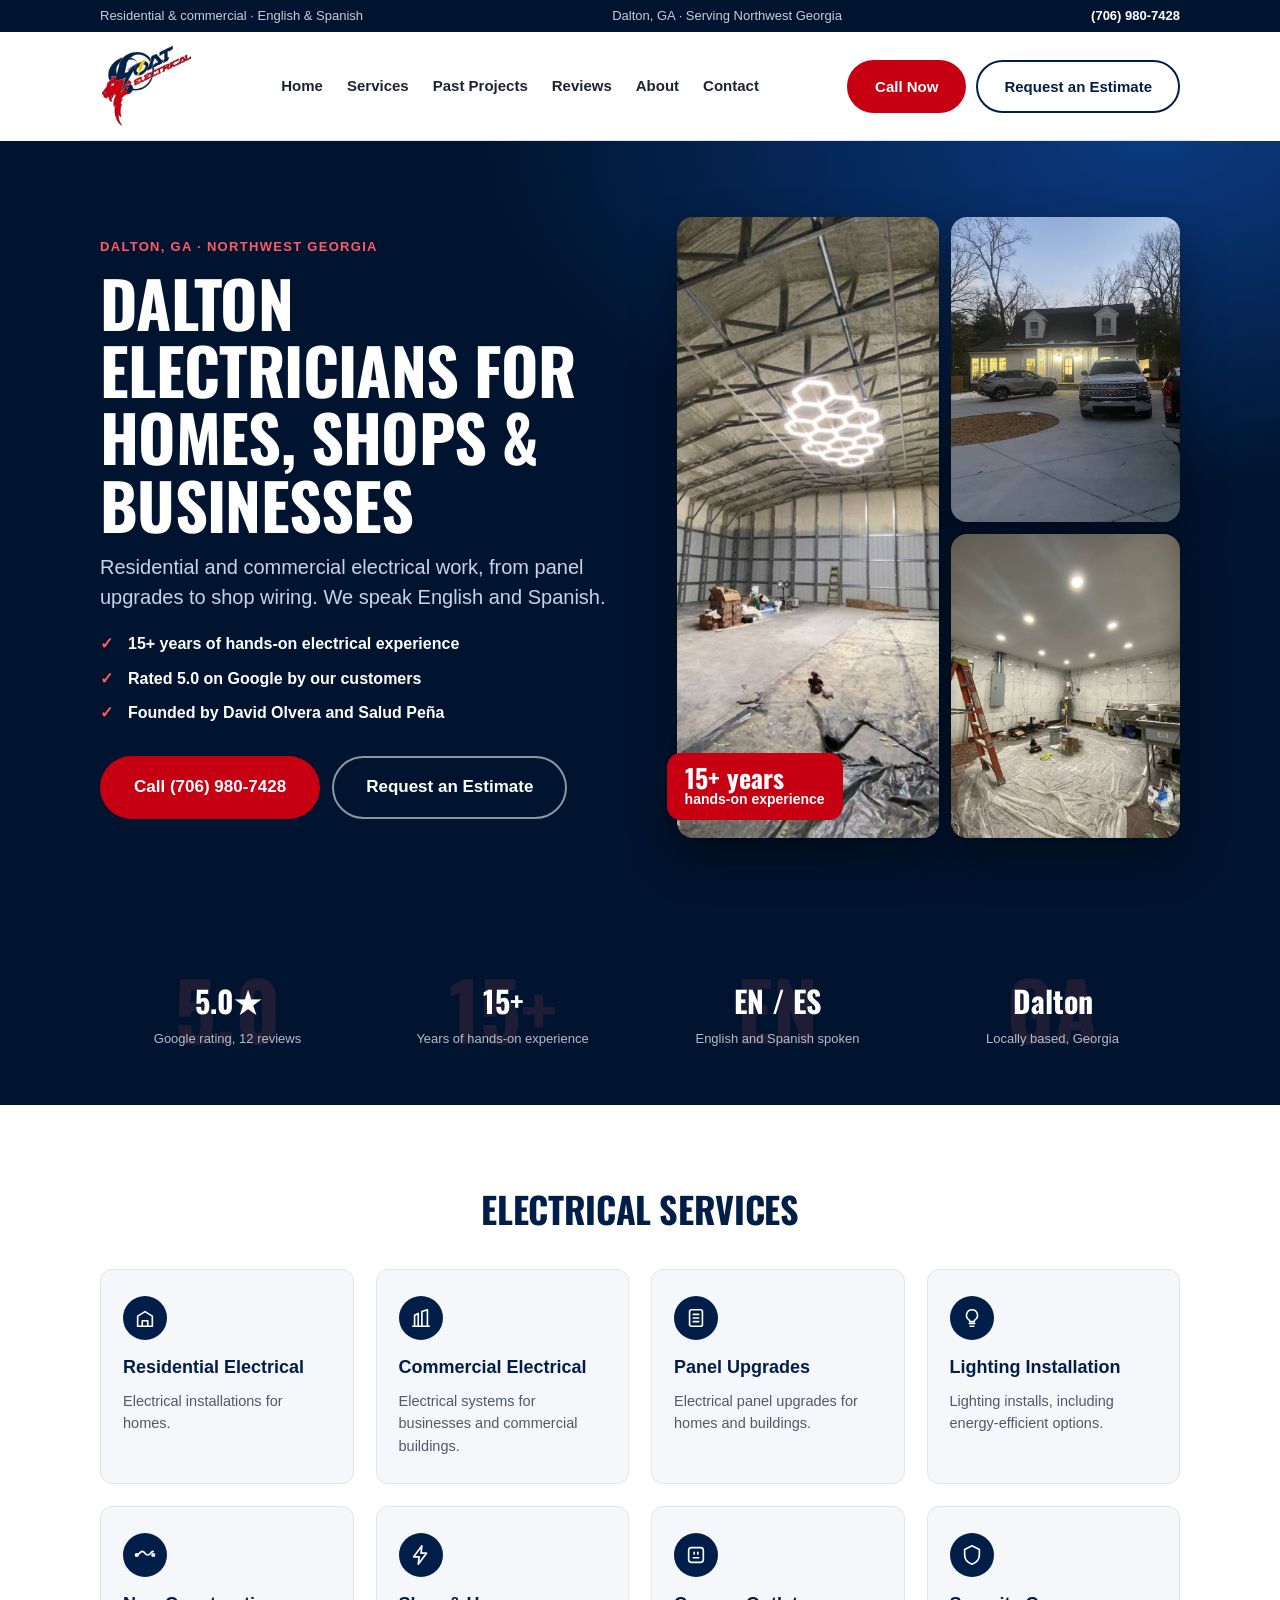
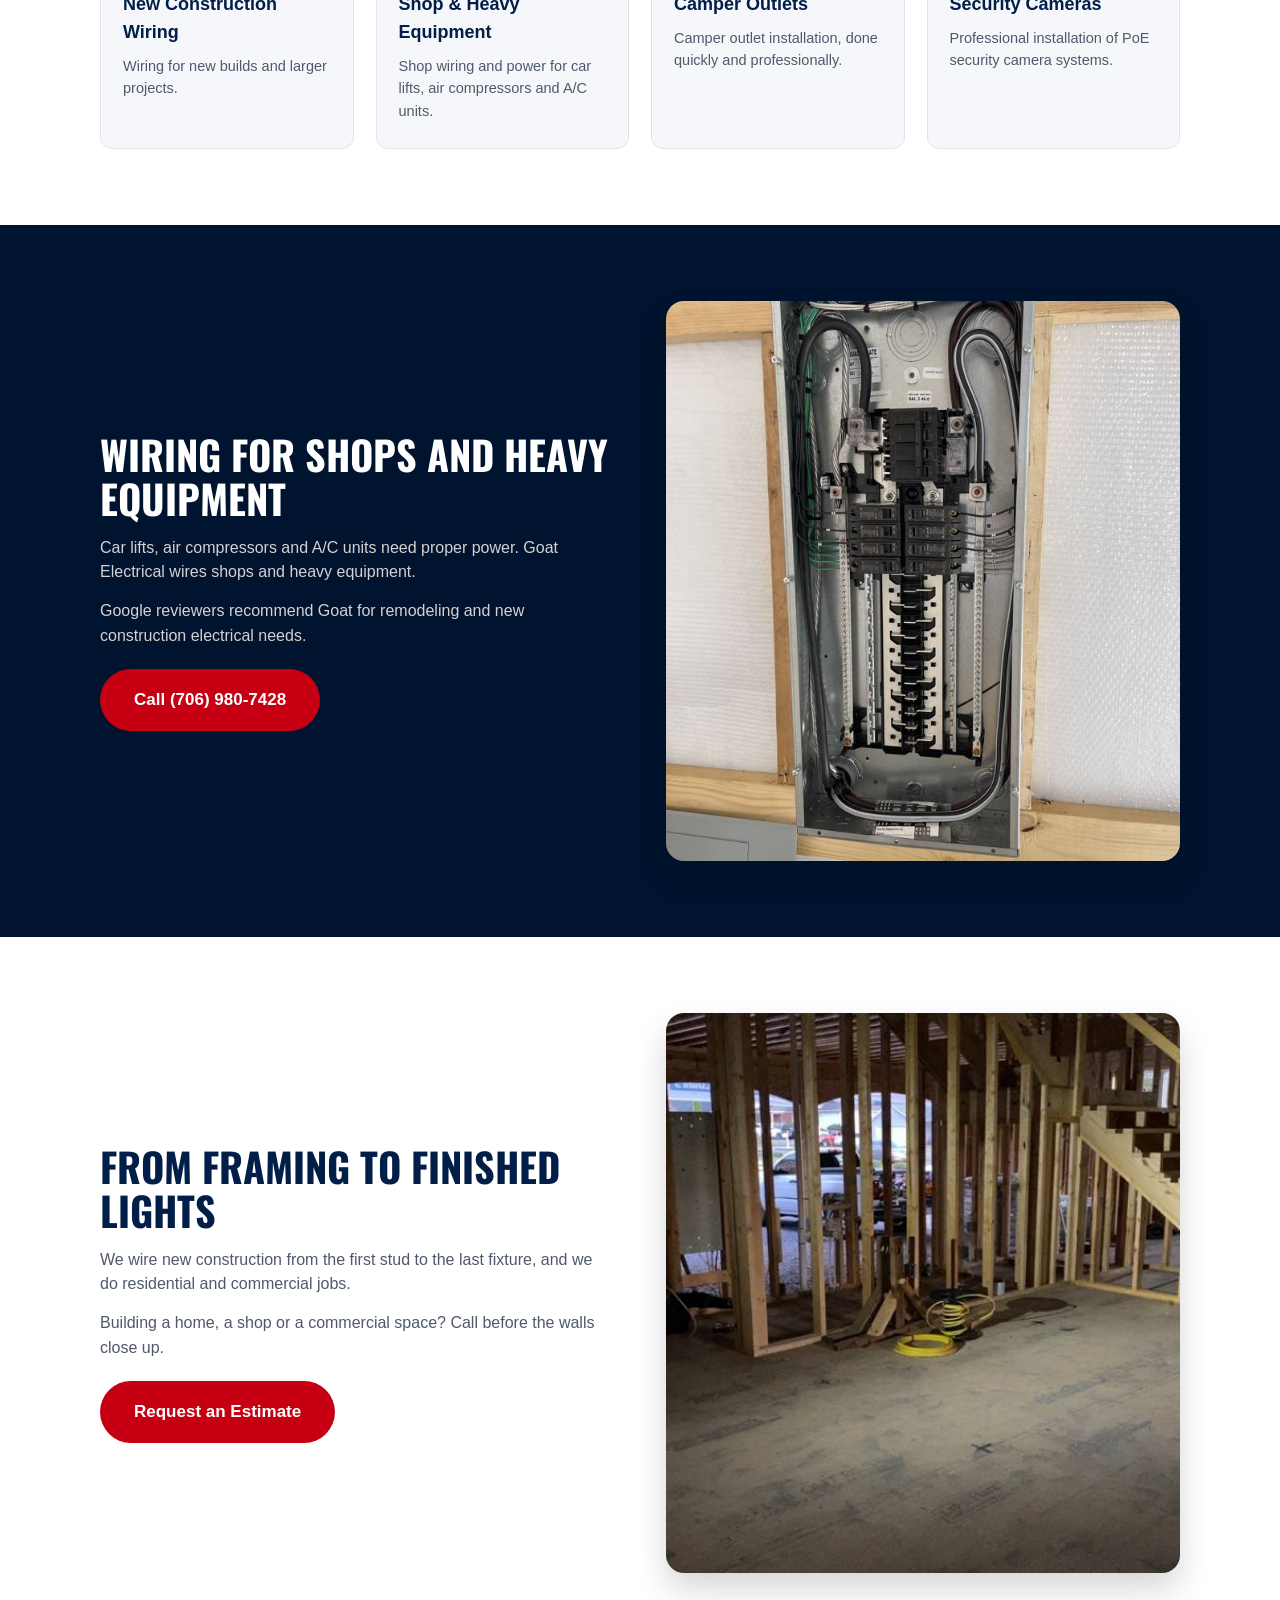
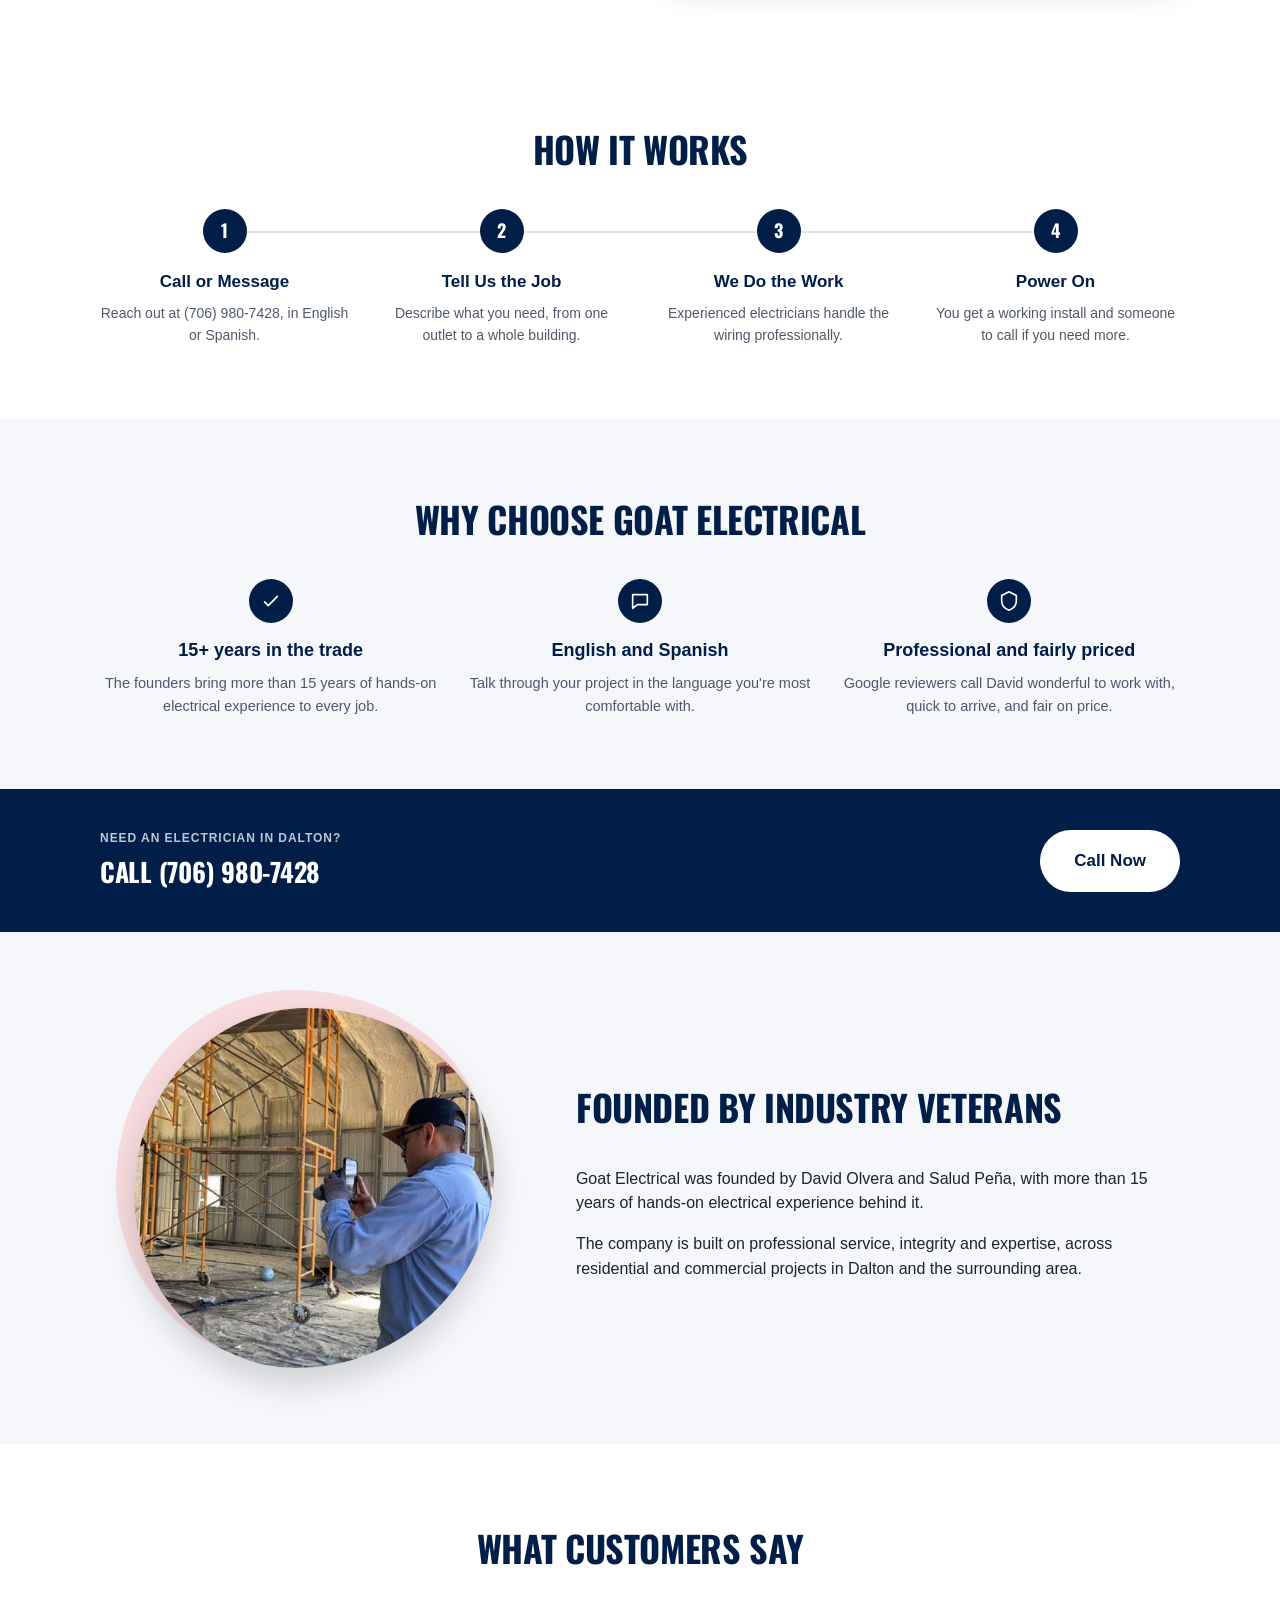
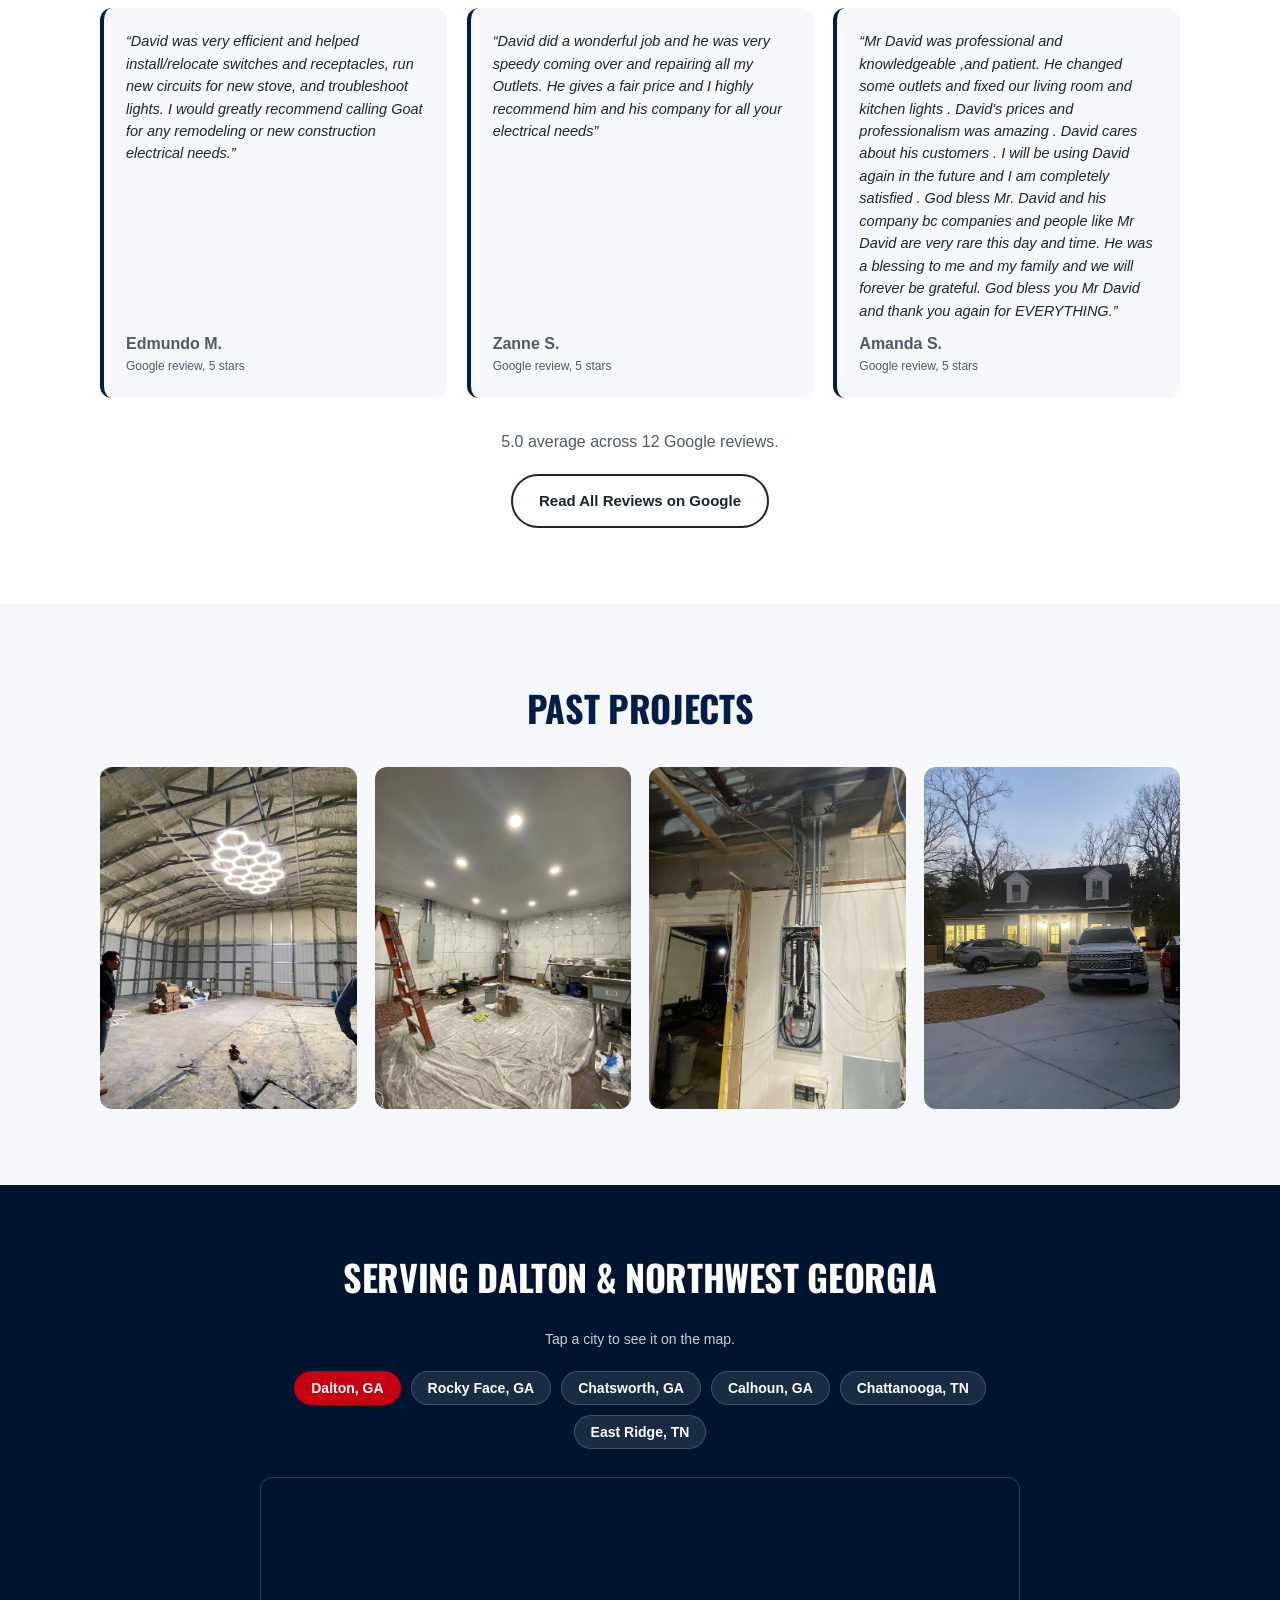
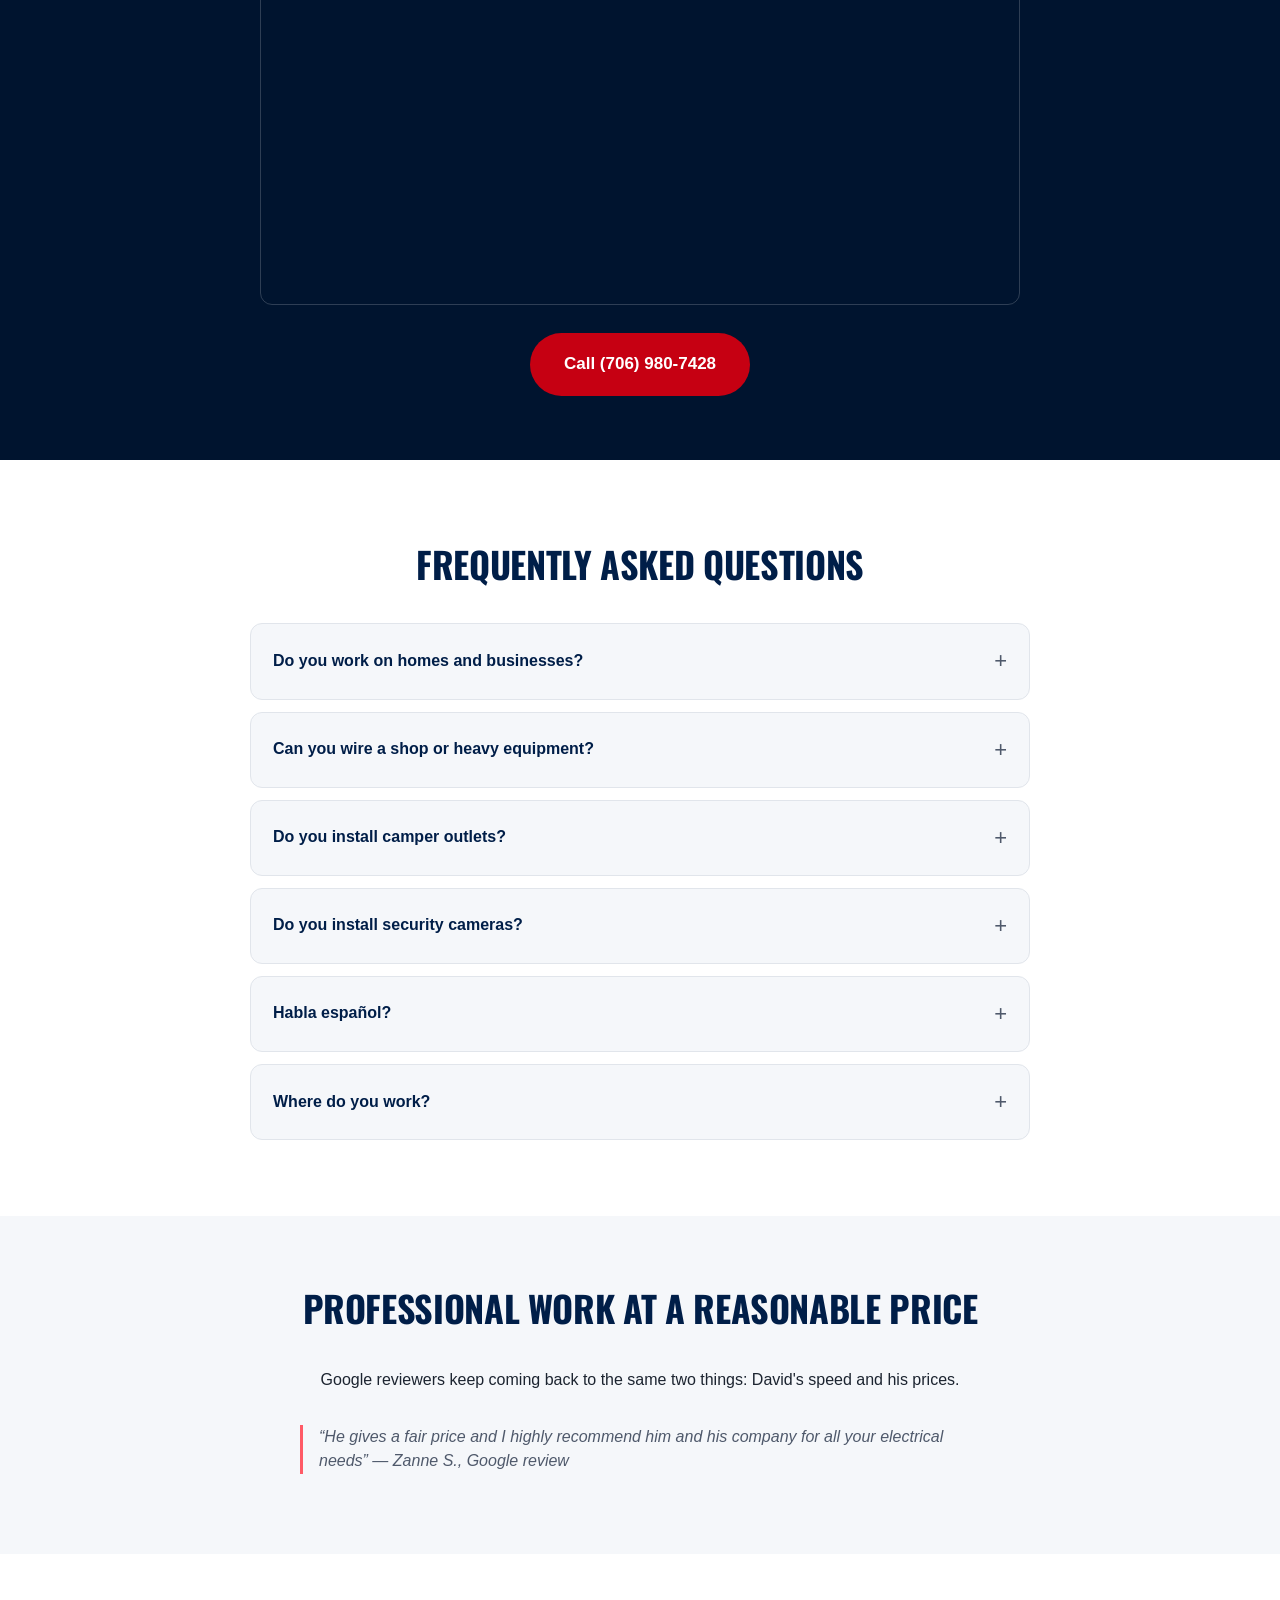
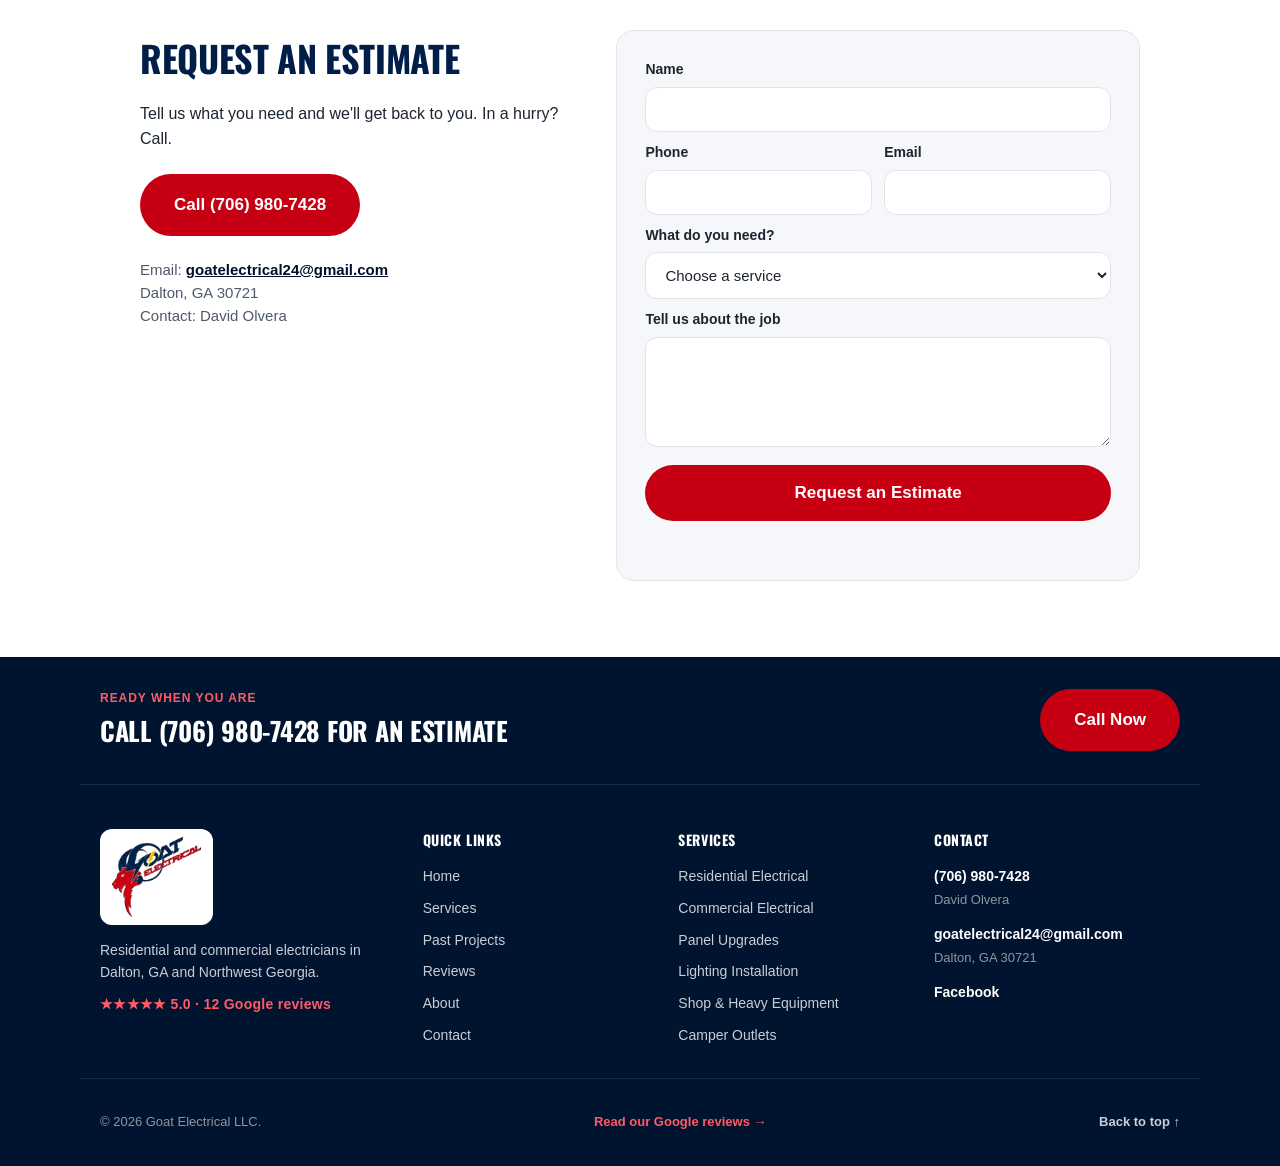
==== commit 5037b7e4: "Add interactive map to service area section Each city in the area list is now a button; clicking it " ====
--- a/index.html
+++ b/index.html
@@ -645,8 +645,15 @@
 .services-grid.four { grid-template-columns: repeat(4, 1fr); }
 @media (max-width: 1000px) { .services-grid.four { grid-template-columns: repeat(2, 1fr); } }
 @media (max-width: 560px) { .services-grid.four { grid-template-columns: 1fr; } }
+.area-hint { color: #c9cdd6; font-size: 14px; margin: -8px 0 20px; }
 .area-list { display: flex; flex-wrap: wrap; gap: 10px; justify-content: center; list-style: none; margin: 0 auto 28px; padding: 0; max-width: 760px; }
-.area-list li { background: rgba(255,255,255,.1); border: 1px solid rgba(255,255,255,.18); border-radius: 999px; padding: 8px 16px; font-weight: 600; font-size: 14px; color: #fff; }
+.area-list li { display: contents; }
+.area-btn { background: rgba(255,255,255,.1); border: 1px solid rgba(255,255,255,.18); border-radius: 999px; padding: 8px 16px; font-weight: 600; font-size: 14px; font-family: inherit; color: #fff; cursor: pointer; transition: background .15s ease, border-color .15s ease; }
+.area-btn:hover { background: rgba(255,255,255,.18); }
+.area-btn.is-active { background: #c60012; border-color: #c60012; }
+.area-btn:focus-visible { outline: 2px solid #fff; outline-offset: 2px; }
+.area-map { max-width: 760px; margin: 0 auto 28px; border-radius: 12px; overflow: hidden; border: 1px solid rgba(255,255,255,.18); }
+.area-map iframe { display: block; width: 100%; aspect-ratio: 16 / 9; border: 0; }
 .gallery-grid.g4 { grid-template-columns: repeat(4, 1fr); }
 
 </style>
@@ -959,14 +966,18 @@
   <section id="service-area" class="service-area">
     <div class="wrap">
       <h2 class="reveal">Serving Dalton &amp; Northwest Georgia</h2>
-      <ul class="area-list">
-        <li>Dalton, GA</li>
-        <li>Rocky Face, GA</li>
-        <li>Chatsworth, GA</li>
-        <li>Calhoun, GA</li>
-        <li>Chattanooga, TN</li>
-        <li>East Ridge, TN</li>
+      <p class="area-hint reveal">Tap a city to see it on the map.</p>
+      <ul class="area-list" id="area-list">
+        <li><button type="button" class="area-btn is-active" data-area="Dalton, GA" aria-pressed="true">Dalton, GA</button></li>
+        <li><button type="button" class="area-btn" data-area="Rocky Face, GA" aria-pressed="false">Rocky Face, GA</button></li>
+        <li><button type="button" class="area-btn" data-area="Chatsworth, GA" aria-pressed="false">Chatsworth, GA</button></li>
+        <li><button type="button" class="area-btn" data-area="Calhoun, GA" aria-pressed="false">Calhoun, GA</button></li>
+        <li><button type="button" class="area-btn" data-area="Chattanooga, TN" aria-pressed="false">Chattanooga, TN</button></li>
+        <li><button type="button" class="area-btn" data-area="East Ridge, TN" aria-pressed="false">East Ridge, TN</button></li>
       </ul>
+      <div class="area-map reveal">
+        <iframe id="area-map-frame" title="Map of Goat Electrical's service area" loading="lazy" referrerpolicy="no-referrer-when-downgrade" src="https://www.google.com/maps?q=Dalton%2C%20GA&output=embed"></iframe>
+      </div>
       <a class="btn btn-accent btn-lg" href="tel:+17069807428">Call (706) 980-7428</a>
     </div>
   </section>
@@ -1148,6 +1159,17 @@
   menuToggle.addEventListener('click', function () { setMenu(!mobileMenu.classList.contains('is-open')); });
   mobileMenu.addEventListener('click', function (e) { if (e.target.tagName === 'A') { setMenu(false); } });
   window.addEventListener('resize', function () { if (window.innerWidth > 860) { setMenu(false); } });
+
+  var areaButtons = document.querySelectorAll('.area-btn');
+  var areaMapFrame = document.getElementById('area-map-frame');
+  areaButtons.forEach(function (btn) {
+    btn.addEventListener('click', function () {
+      areaButtons.forEach(function (b) { b.classList.remove('is-active'); b.setAttribute('aria-pressed', 'false'); });
+      btn.classList.add('is-active');
+      btn.setAttribute('aria-pressed', 'true');
+      areaMapFrame.src = 'https://www.google.com/maps?q=' + encodeURIComponent(btn.dataset.area) + '&output=embed';
+    });
+  });
 
   var header = document.getElementById('site-header');
   var onScroll = function () { header.classList.toggle('is-scrolled', window.scrollY > 12); };
